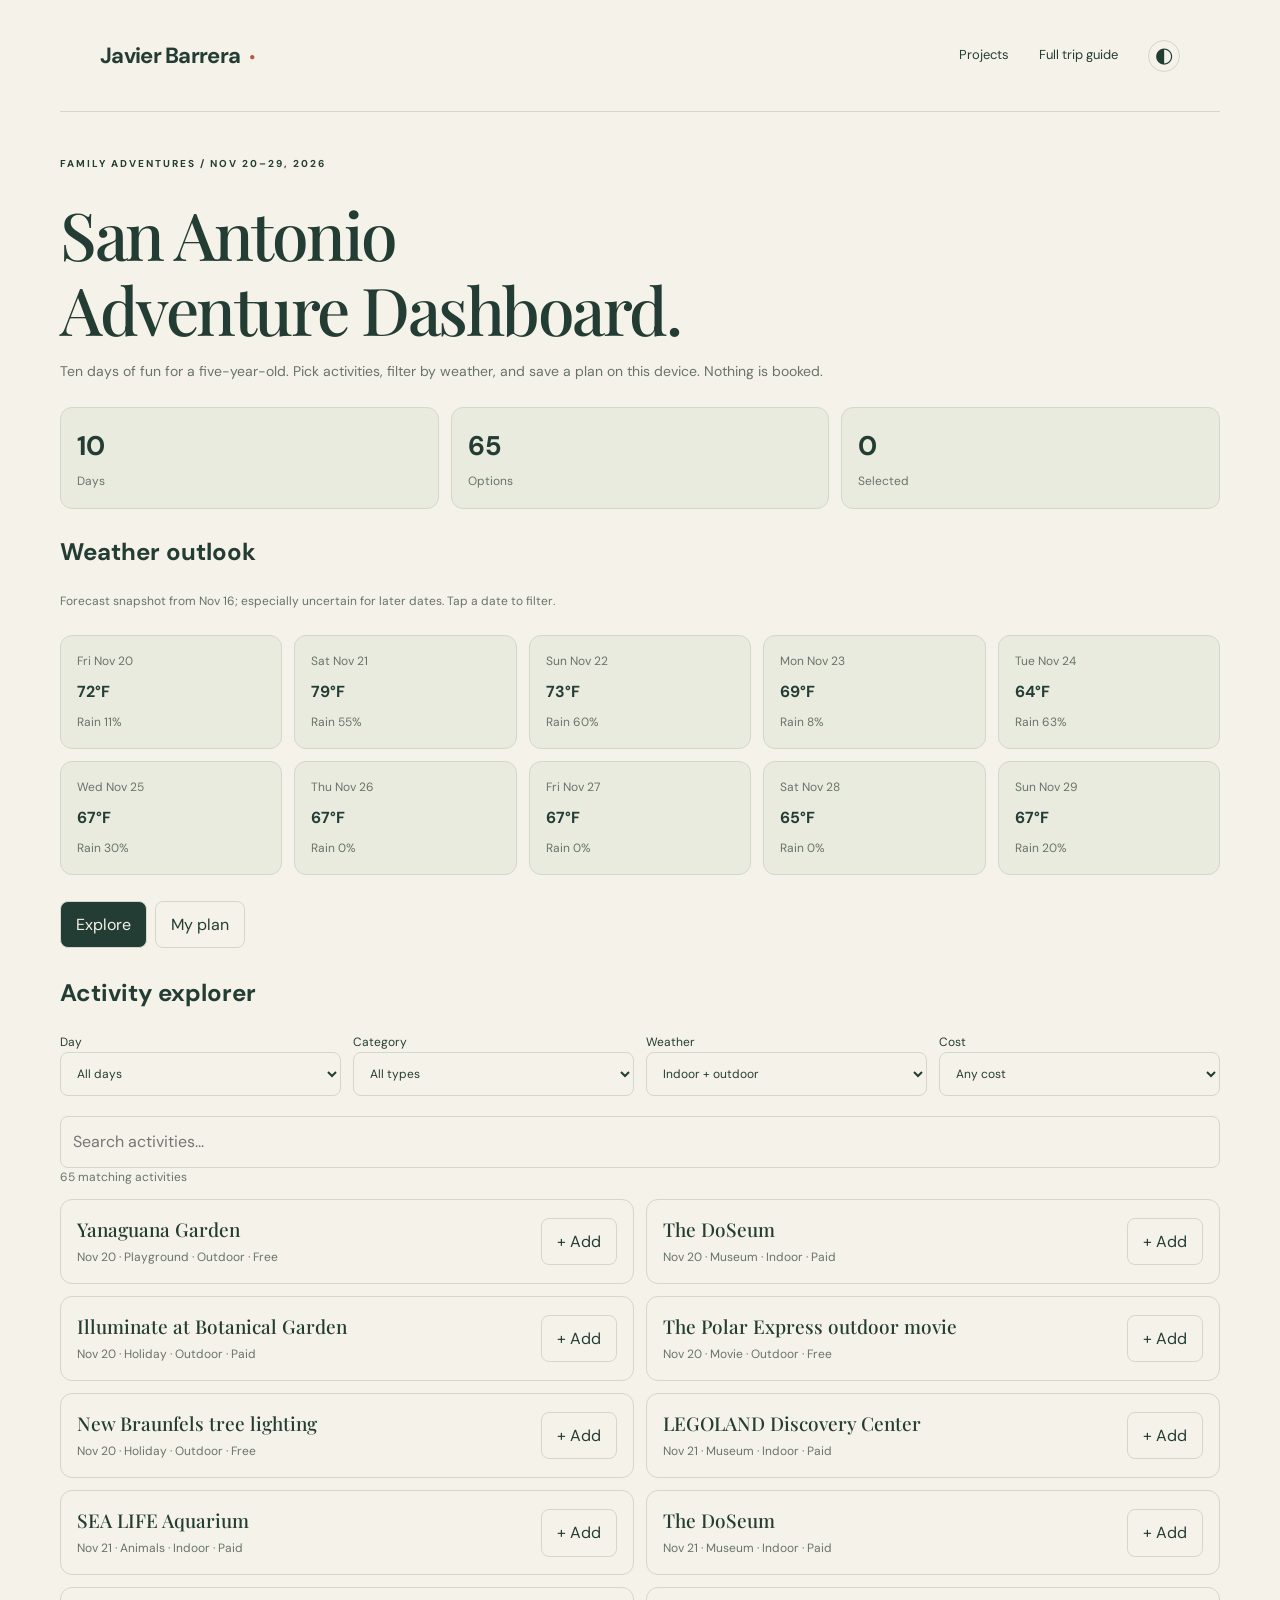
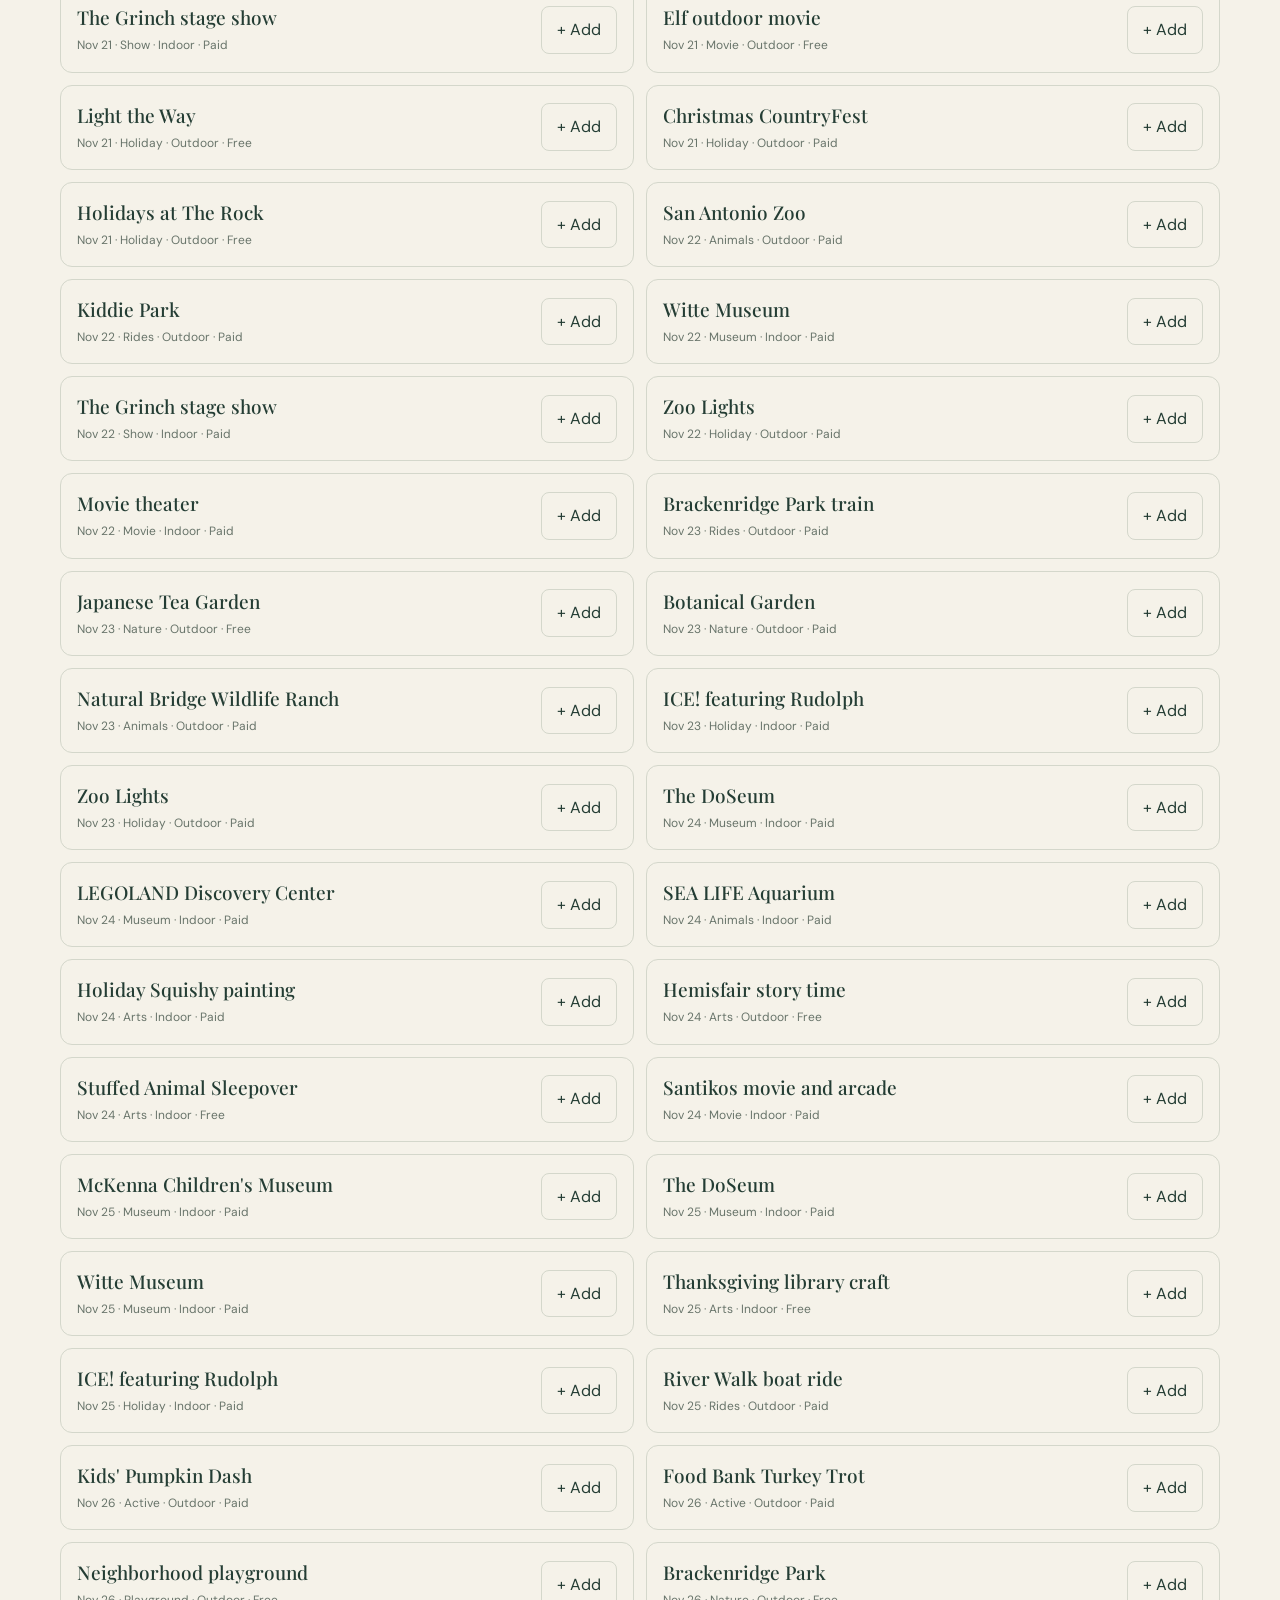
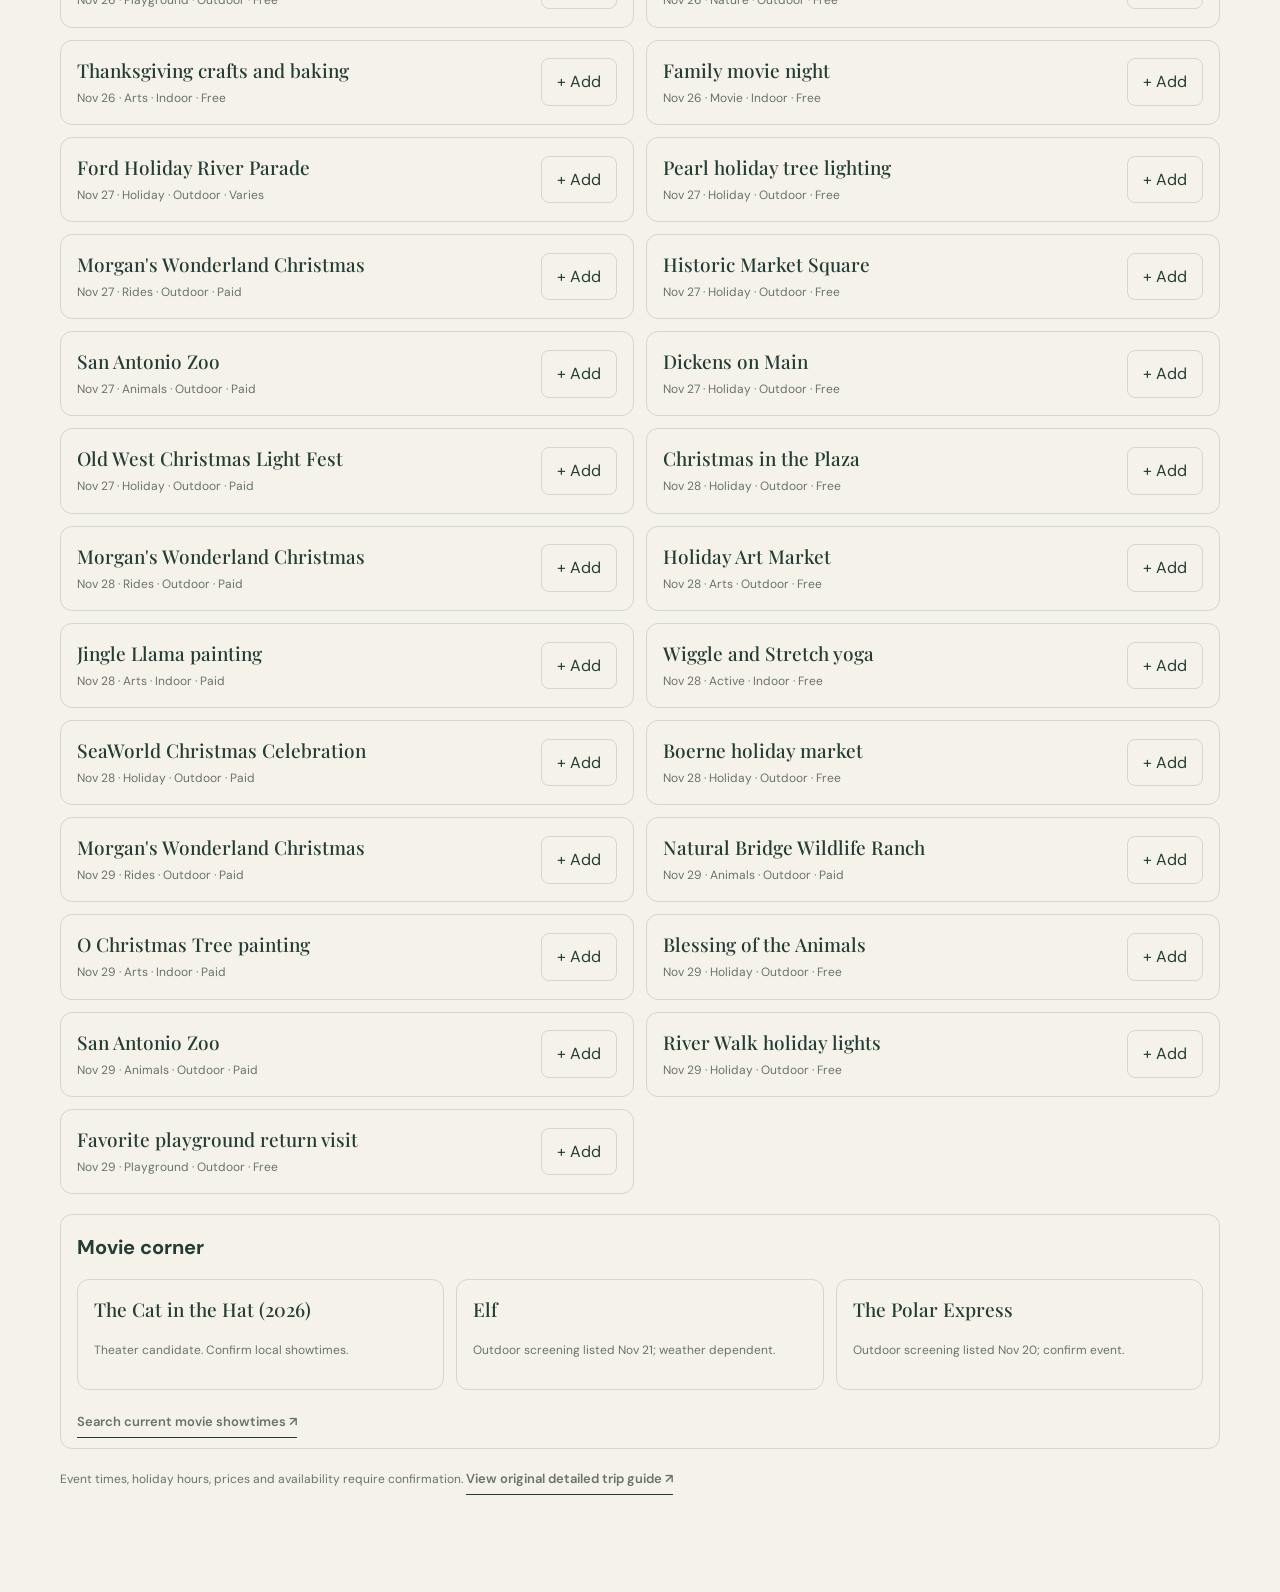
==== san-antonio-dashboard.html @ 5ed874c8 "Add interactive San Antonio family adventure dashboard with local persistence" ====
<!doctype html>
<html lang="en"><head><meta charset="utf-8"><meta name="viewport" content="width=device-width, initial-scale=1"><meta name="theme-color" content="#f5f2e9"><title>San Antonio Adventure Dashboard — Javier Barrera</title><link rel="stylesheet" href="style.css"><link rel="icon" href="favicon.svg" type="image/svg+xml">
<style>
.dashboard{padding:44px 0 90px}.dashboard h1{margin-bottom:14px}.sub{color:var(--muted);font-size:14px}.stats,.weather{display:grid;grid-template-columns:repeat(3,1fr);gap:12px;margin:24px 0}.weather{grid-template-columns:repeat(5,1fr)}.stat,.weather button,.panel,.activity{border:1px solid var(--line);border-radius:12px;padding:16px;background:var(--soft)}.stat strong{display:block;font-size:27px}.weather button{text-align:left;font-size:12px}.weather button.active{outline:2px solid var(--accent)}.weather b{display:block;font-size:16px;margin:8px 0}.weather span{color:var(--muted)}.controls{display:grid;grid-template-columns:repeat(4,1fr);gap:12px;margin:20px 0}select,input{width:100%;padding:12px;background:var(--paper);color:var(--ink);border:1px solid var(--line);border-radius:8px;font:inherit}label{font-size:12px}.activity-grid{display:grid;grid-template-columns:repeat(2,1fr);gap:12px}.activity{display:flex;align-items:center;justify-content:space-between;gap:14px;background:transparent}.activity h3{font:500 19px var(--serif);margin:0 0 6px}.activity p{font-size:12px;color:var(--muted);margin:0}.action,.tab{padding:10px 15px;border:1px solid var(--line);background:var(--paper);border-radius:8px}.action.selected,.tab.active{background:var(--ink);color:var(--paper)}.tabs{display:flex;gap:8px;margin:26px 0}.panel{margin:20px 0;background:transparent}.panel h2{font-size:20px}.movie-list{display:grid;grid-template-columns:repeat(3,1fr);gap:12px}.movie-list article{padding:16px;border:1px solid var(--line);border-radius:12px}.movie-list h3{font:500 19px var(--serif)}.toolbar{display:flex;gap:10px;flex-wrap:wrap;margin:20px 0}.toolbar button{padding:10px 14px;border:1px solid var(--line);border-radius:8px;background:var(--soft)}.muted{color:var(--muted);font-size:12px} [hidden]{display:none!important}
@media(max-width:760px){.weather{grid-template-columns:repeat(2,1fr)}.controls{grid-template-columns:repeat(2,1fr)}.activity-grid,.movie-list{grid-template-columns:1fr}.stats{gap:6px}.stat{padding:10px}.stat strong{font-size:22px}}
</style></head><body><a class="skip" href="#main">Skip to content</a><header class="wrap header"><a class="wordmark" href="index.html">Javier Barrera<span class="dot">●</span></a><nav aria-label="Main"><a href="index.html#projects">Projects</a><a href="san-antonio-trip.html">Full trip guide</a><button id="theme" type="button" aria-label="Switch color theme">◐</button></nav></header>
<main class="wrap dashboard" id="main"><p class="eyebrow">FAMILY ADVENTURES / NOV 20–29, 2026</p><h1>San Antonio<br>Adventure Dashboard.</h1><p class="sub">Ten days of fun for a five-year-old. Pick activities, filter by weather, and save a plan on this device. Nothing is booked.</p>
<div class="stats"><div class="stat"><strong>10</strong><span class="muted">Days</span></div><div class="stat"><strong id="total">0</strong><span class="muted">Options</span></div><div class="stat"><strong id="picked">0</strong><span class="muted">Selected</span></div></div>
<section aria-label="Weather"><h2>Weather outlook</h2><p class="muted">Forecast snapshot from Nov 16; especially uncertain for later dates. Tap a date to filter.</p><div class="weather" id="weather"></div></section>
<div class="tabs"><button class="tab active" data-tab="explore">Explore</button><button class="tab" data-tab="plan">My plan</button></div>
<section id="explore"><h2>Activity explorer</h2><div class="controls"><label>Day<select id="day"><option value="">All days</option></select></label><label>Category<select id="category"><option value="">All types</option></select></label><label>Weather<select id="setting"><option value="">Indoor + outdoor</option><option>Indoor</option><option>Outdoor</option></select></label><label>Cost<select id="cost"><option value="">Any cost</option><option>Free</option><option>Paid</option><option>Varies</option></select></label></div><input id="search" aria-label="Search activities" placeholder="Search activities..."><p class="muted" id="count"></p><div class="activity-grid" id="results"></div></section>
<section id="plan" hidden><h2>My selected activities</h2><p class="muted">Saved automatically on this browser only. Export a copy to keep or share.</p><div class="toolbar"><button id="copy">Copy itinerary</button><button id="download">Download text</button><button id="clear">Clear selections</button></div><div class="activity-grid" id="selected"></div></section>
<section class="panel"><h2>Movie corner</h2><div class="movie-list"><article><h3>The Cat in the Hat (2026)</h3><p class="muted">Theater candidate. Confirm local showtimes.</p></article><article><h3>Elf</h3><p class="muted">Outdoor screening listed Nov 21; weather dependent.</p></article><article><h3>The Polar Express</h3><p class="muted">Outdoor screening listed Nov 20; confirm event.</p></article></div><p class="small-note"><a class="text-link" href="https://www.google.com/search?q=San+Antonio+family+movie+showtimes+November+2026" target="_blank" rel="noopener">Search current movie showtimes ↗</a></p></section>
<p class="muted">Event times, holiday hours, prices and availability require confirmation. <a class="text-link" href="san-antonio-trip.html">View original detailed trip guide ↗</a></p></main><script src="script.js"></script>
<script>
const activities=[["20","Yanaguana Garden","Playground","Outdoor","Free"],["20","The DoSeum","Museum","Indoor","Paid"],["20","Illuminate at Botanical Garden","Holiday","Outdoor","Paid"],["20","The Polar Express outdoor movie","Movie","Outdoor","Free"],["20","New Braunfels tree lighting","Holiday","Outdoor","Free"],["21","LEGOLAND Discovery Center","Museum","Indoor","Paid"],["21","SEA LIFE Aquarium","Animals","Indoor","Paid"],["21","The DoSeum","Museum","Indoor","Paid"],["21","The Grinch stage show","Show","Indoor","Paid"],["21","Elf outdoor movie","Movie","Outdoor","Free"],["21","Light the Way","Holiday","Outdoor","Free"],["21","Christmas CountryFest","Holiday","Outdoor","Paid"],["21","Holidays at The Rock","Holiday","Outdoor","Free"],["22","San Antonio Zoo","Animals","Outdoor","Paid"],["22","Kiddie Park","Rides","Outdoor","Paid"],["22","Witte Museum","Museum","Indoor","Paid"],["22","The Grinch stage show","Show","Indoor","Paid"],["22","Zoo Lights","Holiday","Outdoor","Paid"],["22","Movie theater","Movie","Indoor","Paid"],["23","Brackenridge Park train","Rides","Outdoor","Paid"],["23","Japanese Tea Garden","Nature","Outdoor","Free"],["23","Botanical Garden","Nature","Outdoor","Paid"],["23","Natural Bridge Wildlife Ranch","Animals","Outdoor","Paid"],["23","ICE! featuring Rudolph","Holiday","Indoor","Paid"],["23","Zoo Lights","Holiday","Outdoor","Paid"],["24","The DoSeum","Museum","Indoor","Paid"],["24","LEGOLAND Discovery Center","Museum","Indoor","Paid"],["24","SEA LIFE Aquarium","Animals","Indoor","Paid"],["24","Holiday Squishy painting","Arts","Indoor","Paid"],["24","Hemisfair story time","Arts","Outdoor","Free"],["24","Stuffed Animal Sleepover","Arts","Indoor","Free"],["24","Santikos movie and arcade","Movie","Indoor","Paid"],["25","McKenna Children's Museum","Museum","Indoor","Paid"],["25","The DoSeum","Museum","Indoor","Paid"],["25","Witte Museum","Museum","Indoor","Paid"],["25","Thanksgiving library craft","Arts","Indoor","Free"],["25","ICE! featuring Rudolph","Holiday","Indoor","Paid"],["25","River Walk boat ride","Rides","Outdoor","Paid"],["26","Kids' Pumpkin Dash","Active","Outdoor","Paid"],["26","Food Bank Turkey Trot","Active","Outdoor","Paid"],["26","Neighborhood playground","Playground","Outdoor","Free"],["26","Brackenridge Park","Nature","Outdoor","Free"],["26","Thanksgiving crafts and baking","Arts","Indoor","Free"],["26","Family movie night","Movie","Indoor","Free"],["27","Ford Holiday River Parade","Holiday","Outdoor","Varies"],["27","Pearl holiday tree lighting","Holiday","Outdoor","Free"],["27","Morgan's Wonderland Christmas","Rides","Outdoor","Paid"],["27","Historic Market Square","Holiday","Outdoor","Free"],["27","San Antonio Zoo","Animals","Outdoor","Paid"],["27","Dickens on Main","Holiday","Outdoor","Free"],["27","Old West Christmas Light Fest","Holiday","Outdoor","Paid"],["28","Christmas in the Plaza","Holiday","Outdoor","Free"],["28","Morgan's Wonderland Christmas","Rides","Outdoor","Paid"],["28","Holiday Art Market","Arts","Outdoor","Free"],["28","Jingle Llama painting","Arts","Indoor","Paid"],["28","Wiggle and Stretch yoga","Active","Indoor","Free"],["28","SeaWorld Christmas Celebration","Holiday","Outdoor","Paid"],["28","Boerne holiday market","Holiday","Outdoor","Free"],["29","Morgan's Wonderland Christmas","Rides","Outdoor","Paid"],["29","Natural Bridge Wildlife Ranch","Animals","Outdoor","Paid"],["29","O Christmas Tree painting","Arts","Indoor","Paid"],["29","Blessing of the Animals","Holiday","Outdoor","Free"],["29","San Antonio Zoo","Animals","Outdoor","Paid"],["29","River Walk holiday lights","Holiday","Outdoor","Free"],["29","Favorite playground return visit","Playground","Outdoor","Free"]];
const forecast=[[72,11],[79,55],[73,60],[69,8],[64,63],[67,30],[67,0],[67,0],[65,0],[67,20]];
const names=['Fri','Sat','Sun','Mon','Tue','Wed','Thu','Fri','Sat','Sun'];
const key='jb-san-antonio-2026-selections';
let saved=[];try{const value=JSON.parse(localStorage.getItem(key)||'[]');if(Array.isArray(value))saved=value.filter(n=>Number.isInteger(n)&&n>=0&&n<activities.length)}catch{}
const $=id=>document.getElementById(id);
function persist(){try{localStorage.setItem(key,JSON.stringify(saved))}catch{}$('picked').textContent=saved.length}
$('total').textContent=activities.length;
forecast.forEach((w,i)=>{const d=20+i;const option=document.createElement('option');option.value=String(d);option.textContent=names[i]+' Nov '+d;$('day').append(option);const b=document.createElement('button');b.type='button';b.innerHTML='<span>'+names[i]+' Nov '+d+'</span><b>'+w[0]+'°F</b><span>Rain '+w[1]+'%</span>';b.onclick=()=>{$('day').value=$('day').value===String(d)?'':String(d);render()};$('weather').append(b)});
[...new Set(activities.map(a=>a[2]))].sort().forEach(v=>{const o=document.createElement('option');o.textContent=v;$('category').append(o)});
function card(a,i){const el=document.createElement('article');el.className='activity';const info=document.createElement('div');const h=document.createElement('h3');h.textContent=a[1];const p=document.createElement('p');p.textContent='Nov '+a[0]+' · '+a[2]+' · '+a[3]+' · '+a[4];info.append(h,p);const b=document.createElement('button');b.type='button';b.className='action'+(saved.includes(i)?' selected':'');b.textContent=saved.includes(i)?'✓ Saved':'+ Add';b.setAttribute('aria-label',(saved.includes(i)?'Remove ':'Add ')+a[1]);b.onclick=()=>{saved=saved.includes(i)?saved.filter(x=>x!==i):[...saved,i];persist();render()};el.append(info,b);return el}
function render(){const f=activities.map((a,i)=>({a,i})).filter(({a})=>(!$('day').value||a[0]===$('day').value)&&(!$('category').value||a[2]===$('category').value)&&(!$('setting').value||a[3]===$('setting').value)&&(!$('cost').value||a[4]===$('cost').value)&&a[1].toLowerCase().includes($('search').value.toLowerCase()));$('results').replaceChildren(...f.map(({a,i})=>card(a,i)));$('count').textContent=f.length+' matching activities';$('selected').replaceChildren(...saved.slice().sort((x,y)=>Number(activities[x][0])-Number(activities[y][0])).map(i=>card(activities[i],i)));if(!saved.length)$('selected').textContent='No activities selected yet.';document.querySelectorAll('#weather button').forEach((b,i)=>b.classList.toggle('active',$('day').value===String(20+i)));persist()}
['day','category','setting','cost','search'].forEach(id=>$(id).addEventListener(id==='search'?'input':'change',render));
document.querySelectorAll('[data-tab]').forEach(b=>b.addEventListener('click',()=>{document.querySelectorAll('[data-tab]').forEach(x=>x.classList.toggle('active',x===b));$('explore').hidden=b.dataset.tab!=='explore';$('plan').hidden=b.dataset.tab!=='plan';render()}));
const exportPlan=()=> 'San Antonio Adventure Plan — Nov 20–29, 2026\n\n'+saved.slice().sort((x,y)=>Number(activities[x][0])-Number(activities[y][0])).map(i=>'Nov '+activities[i][0]+': '+activities[i][1]).join('\n');
$('copy').onclick=async()=>{try{await navigator.clipboard.writeText(exportPlan());$('copy').textContent='Copied!'}catch{window.prompt('Copy your itinerary:',exportPlan())}};
$('download').onclick=()=>{const url=URL.createObjectURL(new Blob([exportPlan()],{type:'text/plain'}));const a=document.createElement('a');a.href=url;a.download='san-antonio-adventures.txt';a.click();setTimeout(()=>URL.revokeObjectURL(url),1000)};
$('clear').onclick=()=>{if(confirm('Clear all selected activities?')){saved=[];render()}};
render();
</script></body></html>
---- style.css ----
@import url('https://fonts.googleapis.com/css2?family=DM+Sans:wght@400;500;600;700&family=Playfair+Display:ital,wght@0,500;0,600;1,500&display=swap');
:root{--paper:#f5f2e9;--ink:#243d34;--muted:#68746a;--line:#d4d7cb;--accent:#b95838;--soft:#e9ebdf;--serif:'Playfair Display',Georgia,serif;--sans:'DM Sans',Arial,sans-serif;color-scheme:light}
:root[data-theme=dark]{--paper:#17271f;--ink:#eeeadd;--muted:#afb8a9;--line:#405043;--accent:#e99b76;--soft:#253a2c;color-scheme:dark}
*{box-sizing:border-box}html{scroll-behavior:smooth;scroll-padding-top:28px}body{margin:0;background:var(--paper);color:var(--ink);font-family:var(--sans);line-height:1.6}a{color:inherit;text-decoration:none}button{font:inherit;color:inherit;cursor:pointer}a:focus-visible,button:focus-visible{outline:2px solid var(--accent);outline-offset:6px}.wrap{max-width:1160px;margin:auto;padding-inline:40px}.header{height:112px;display:flex;align-items:center;justify-content:space-between;border-bottom:1px solid var(--line)}.wordmark{font-weight:700;letter-spacing:-.7px;font-size:22px}.dot{font-size:10px;color:var(--accent);margin-left:9px;vertical-align:middle}nav{display:flex;gap:30px;align-items:center;font-size:13px}nav a:hover,.text-link:hover,footer a:hover{color:var(--accent)}#theme{background:none;border:1px solid var(--line);border-radius:50%;width:32px;height:32px;font-size:21px;line-height:1}.hero{padding-block:94px 102px;display:grid;grid-template-columns:1fr 280px;gap:70px;align-items:center}.eyebrow{font-size:10px;font-weight:700;letter-spacing:2px;margin:0 0 25px}h1,h2,h3,h4,p{margin-top:0}h1{font-family:var(--serif);font-weight:500;font-size:clamp(42px,5.3vw,66px);line-height:1.13;letter-spacing:-2.5px;margin-bottom:28px}.intro{font-size:16px;max-width:480px;color:var(--muted);line-height:1.9;margin-bottom:30px}.text-link{font-size:13px;font-weight:600;border-bottom:1px solid var(--ink);padding-bottom:7px}.text-link span{margin-left:28px}.note{background:var(--soft);padding:26px;transform:rotate(3deg);position:relative;min-height:330px;border:1px solid var(--line)}.note-number,.note-bottom{font-size:9px;letter-spacing:1.6px}.monogram{font-family:var(--serif);font-size:112px;letter-spacing:-12px;line-height:1.4}.monogram span{font-family:var(--sans);font-size:36px;letter-spacing:0;position:absolute;right:25px;top:65px;color:var(--accent)}.note p{font-family:var(--serif);font-style:italic;font-size:18px;line-height:1.5;margin-bottom:25px}.note-bottom{display:block;border-top:1px solid var(--line);padding-top:16px}.section{border-top:1px solid var(--ink);padding-top:22px;padding-bottom:70px}.section-top{display:flex;justify-content:space-between;align-items:center;margin-bottom:42px}.section-top h2{font-size:15px;font-weight:600;margin:0}.section-top h2 span{color:var(--accent);font-size:10px;margin-right:18px}.section-top>p{color:var(--muted);font-size:12px;margin:0}.work-body{display:grid;grid-template-columns:1fr 1fr;gap:80px}.work-body h3,.project-copy h3{font:500 35px/1.3 var(--serif);letter-spacing:-.8px}.work-body p,.project-copy>p:not(.eyebrow){font-size:14px;color:var(--muted);max-width:380px}.pending{font-size:12px!important;color:var(--muted);border-left:2px solid var(--line);padding-left:14px}.project{display:grid;grid-template-columns:1fr 1fr;gap:50px;align-items:center}.project-art{height:300px;position:relative;overflow:hidden;background:#d9dfce;color:#284536;display:grid;place-items:center}.project-letter{font:100px var(--serif);letter-spacing:-7px;z-index:1}.orbit{position:absolute;width:290px;height:290px;border:1px solid #92a085;border-radius:50%;transform:rotate(-32deg) scaleX(1.5)}.orbit.two{transform:rotate(32deg) scaleX(.65)}.art-caption{position:absolute;bottom:22px;left:24px;font-size:9px;letter-spacing:2px}.project-copy .eyebrow{margin-bottom:15px}.tag{display:inline-block;font-size:10px;border:1px solid var(--line);padding:5px 10px;border-radius:20px;margin-top:5px}.small-note{font-size:12px;color:var(--muted);margin:22px 0 0}.shelf-heading{display:flex;justify-content:space-between;align-items:center;margin-bottom:26px}.shelf-heading h3{font:500 28px var(--serif);margin:0}.filters{display:flex;gap:4px}.filters button{background:none;border:0;border-radius:25px;padding:7px 14px;font-size:11px}.filters button.active{background:var(--ink);color:var(--paper)}.shelves{display:grid;grid-template-columns:1fr 1fr;gap:25px}.shelf{padding:30px;border:1px solid var(--line)}.shelf-icon{font:42px var(--serif);color:var(--accent);margin-bottom:34px;height:50px}.shelf-icon.screen{font:23px var(--sans);border:2px solid var(--accent);width:66px;height:43px;border-radius:8px;text-align:center;line-height:38px;margin-top:7px}.shelf .eyebrow{font-size:9px;margin-bottom:9px}.shelf h4{font:500 28px var(--serif);margin-bottom:15px}.shelf>p:not(.eyebrow){font-size:13px;color:var(--muted);max-width:330px}.shelf[hidden]{display:none}.closing{border-top:1px solid var(--line);padding:65px 0 75px;text-align:center}.closing h2{font:500 46px/1.2 var(--serif);letter-spacing:-1px}.closing .eyebrow{color:var(--muted)}footer{border-top:1px solid var(--line);padding-block:25px;display:flex;justify-content:space-between;gap:20px;font-size:10px;color:var(--muted)}.skip{position:absolute;top:-100px;left:15px;background:var(--ink);color:var(--paper);padding:12px;z-index:2}.skip:focus{top:12px}
@media(max-width:760px){.wrap{padding-inline:24px}.header{height:90px}.wordmark{font-size:18px}nav{gap:15px;font-size:11px}.hero{padding-block:60px;grid-template-columns:1fr;gap:45px}h1{letter-spacing:-1.5px}.note{max-width:300px;justify-self:center;width:100%;min-height:310px}.section-top{align-items:flex-start;gap:20px;margin-bottom:30px}.section-top>p{text-align:right;max-width:150px}.work-body,.project{grid-template-columns:1fr;gap:20px}.work-body h3{margin-bottom:6px}.section{padding-bottom:48px}.shelf-heading{align-items:flex-start;flex-direction:column;gap:20px}.shelves{gap:15px}.shelf{padding:20px}.closing h2{font-size:38px}footer{flex-wrap:wrap}footer>span:nth-child(2){display:none}}
@media(max-width:420px){nav{gap:10px}nav a:nth-child(2){display:none}.shelves{grid-template-columns:1fr}}
@media(prefers-reduced-motion:reduce){html{scroll-behavior:auto}}

@media(max-width:600px){.header{height:auto;min-height:112px;flex-wrap:wrap;gap:12px;padding-block:20px}.header nav{width:100%;justify-content:space-between;gap:10px}}
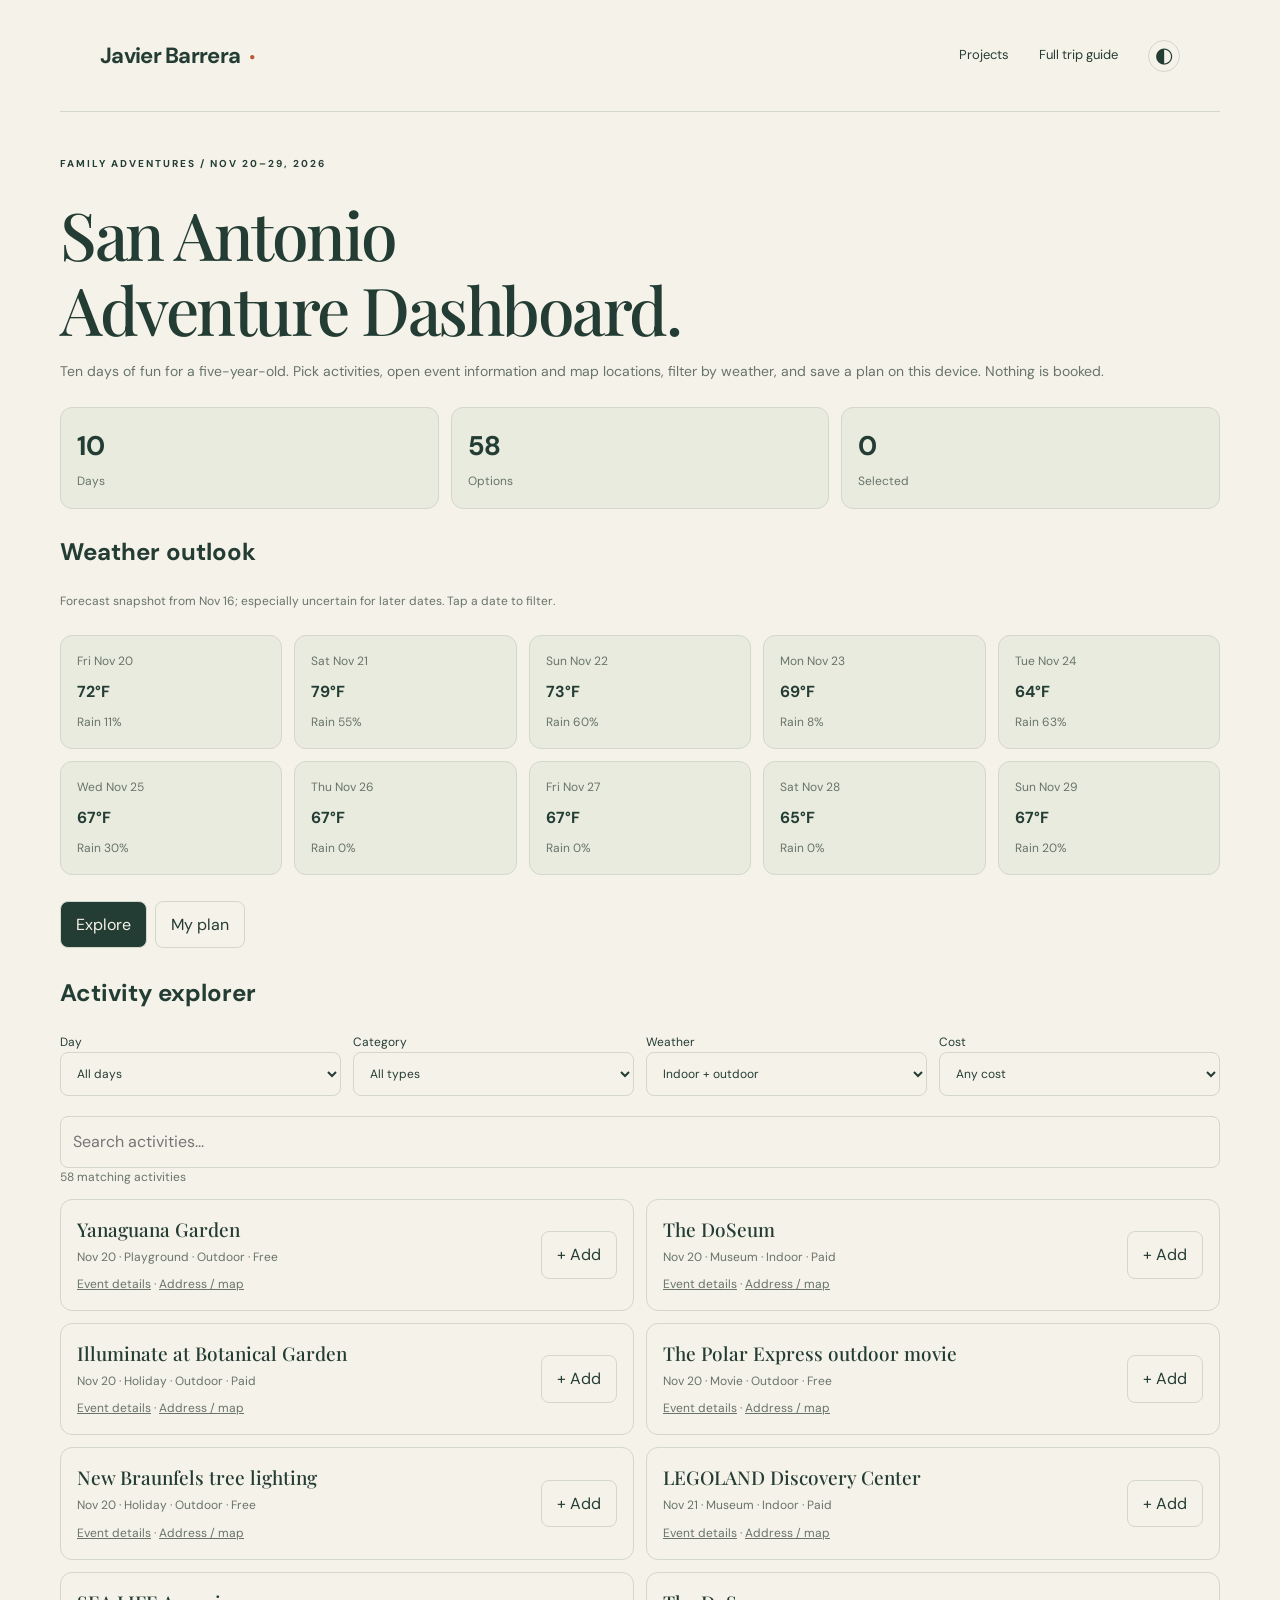
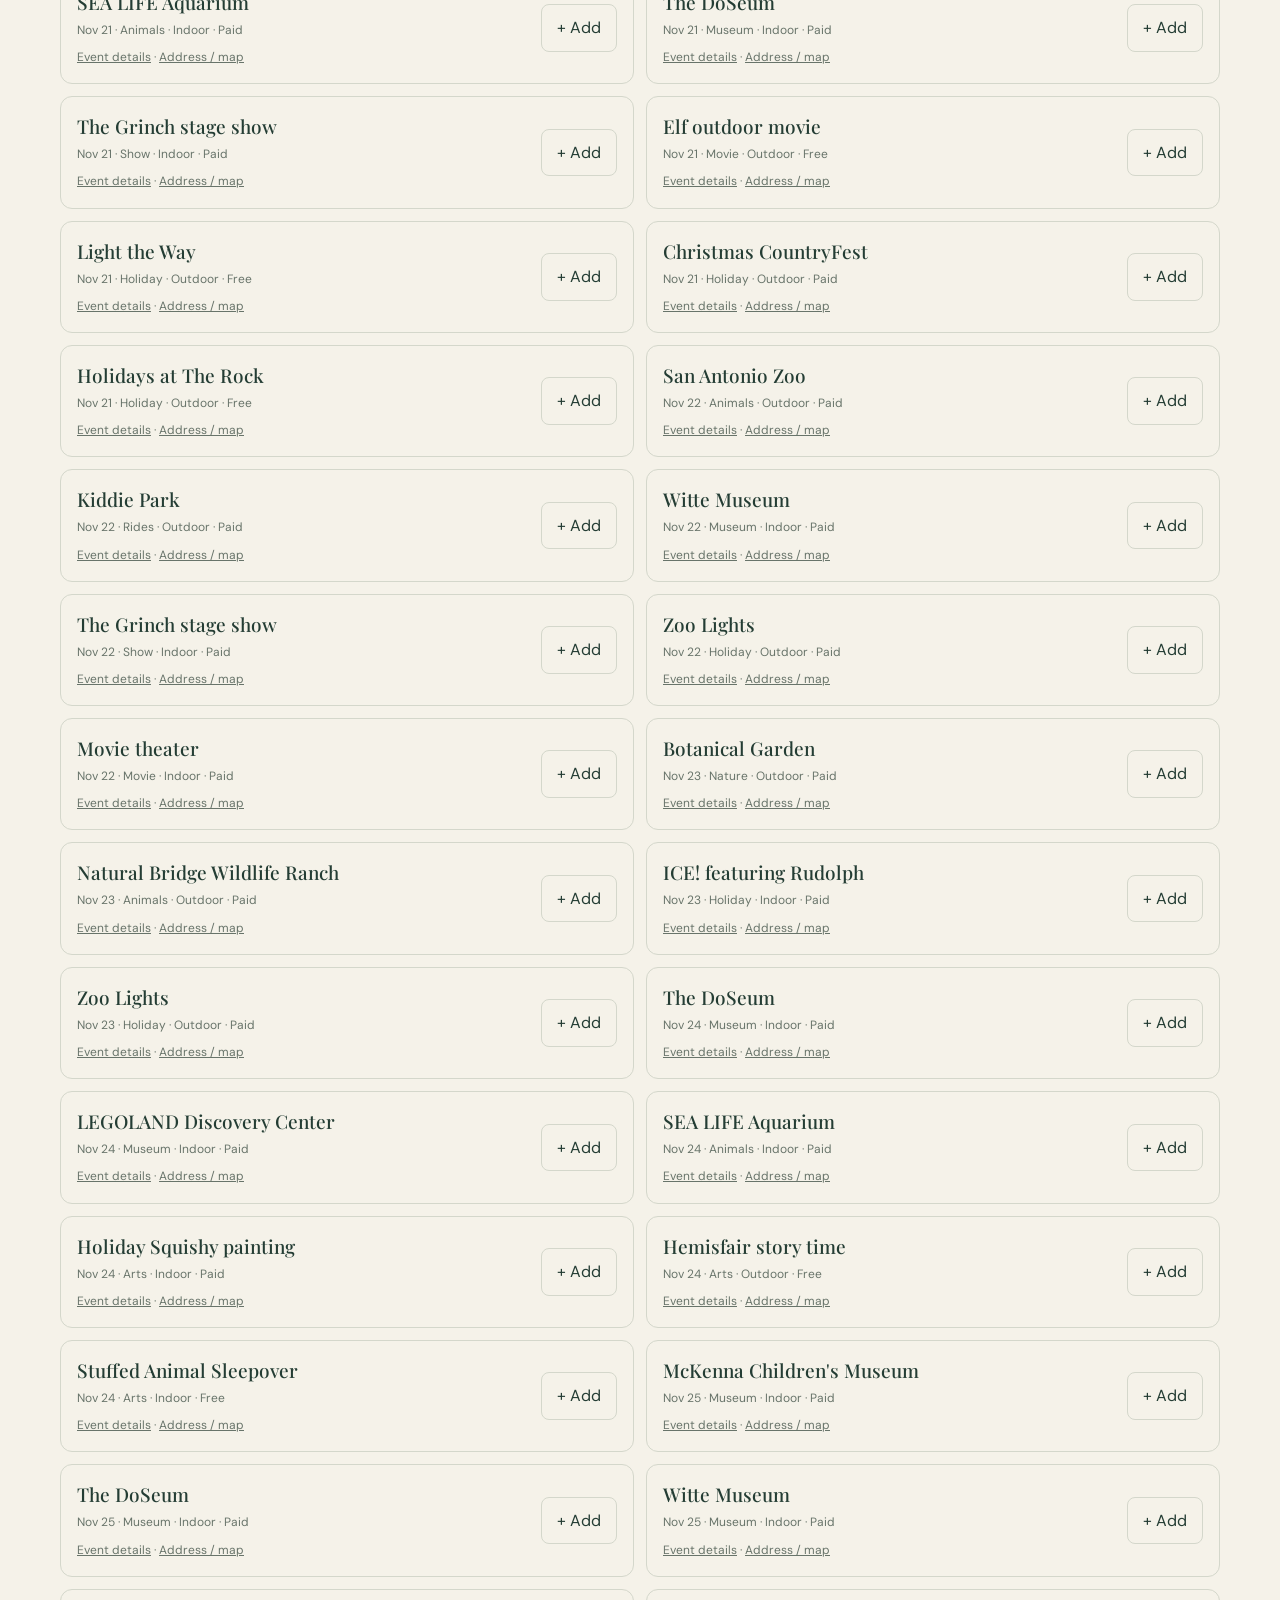
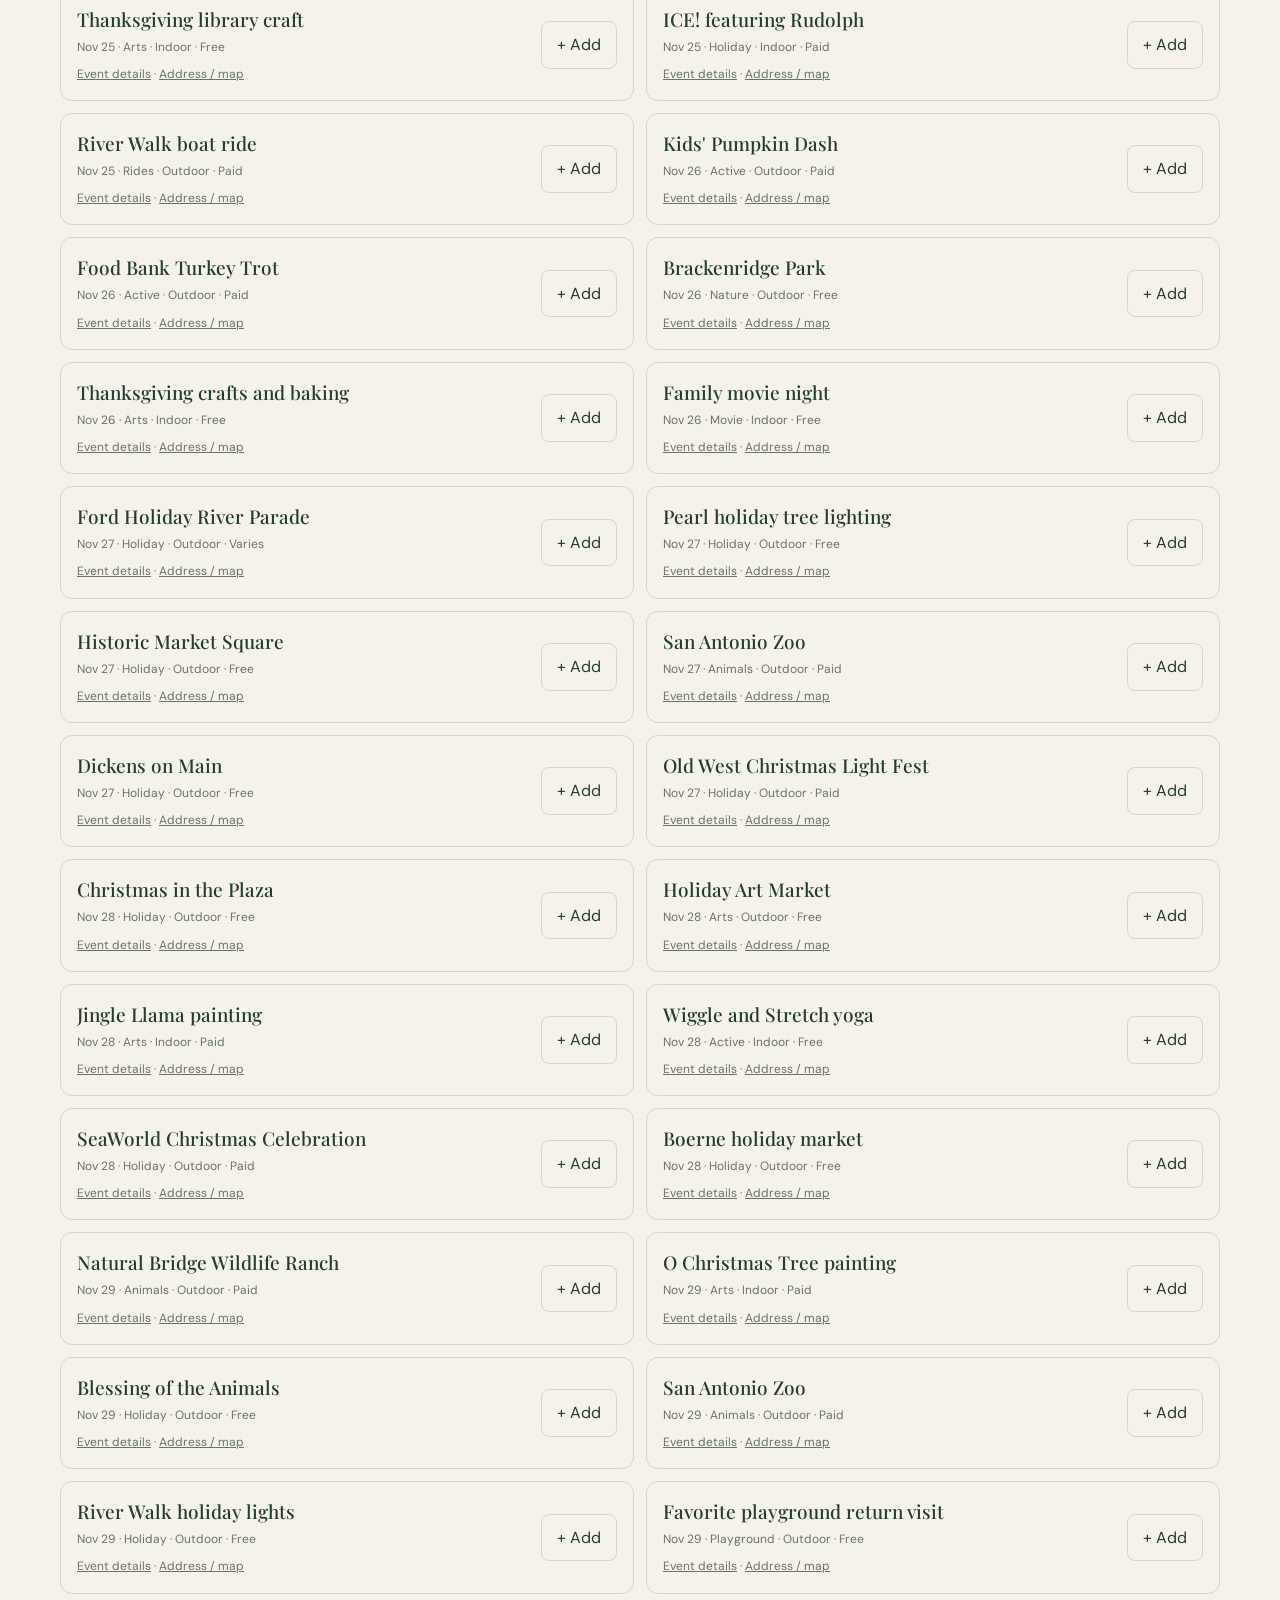
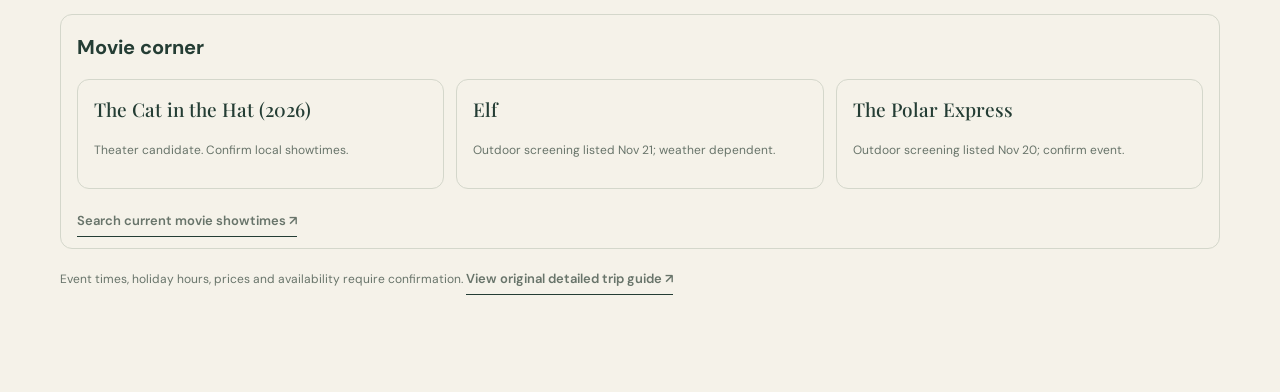
==== commit 73188ac3: "Remove excluded trip activities and add event detail and map links" ====
--- a/san-antonio-dashboard.html
+++ b/san-antonio-dashboard.html
@@ -4,7 +4,7 @@
 .dashboard{padding:44px 0 90px}.dashboard h1{margin-bottom:14px}.sub{color:var(--muted);font-size:14px}.stats,.weather{display:grid;grid-template-columns:repeat(3,1fr);gap:12px;margin:24px 0}.weather{grid-template-columns:repeat(5,1fr)}.stat,.weather button,.panel,.activity{border:1px solid var(--line);border-radius:12px;padding:16px;background:var(--soft)}.stat strong{display:block;font-size:27px}.weather button{text-align:left;font-size:12px}.weather button.active{outline:2px solid var(--accent)}.weather b{display:block;font-size:16px;margin:8px 0}.weather span{color:var(--muted)}.controls{display:grid;grid-template-columns:repeat(4,1fr);gap:12px;margin:20px 0}select,input{width:100%;padding:12px;background:var(--paper);color:var(--ink);border:1px solid var(--line);border-radius:8px;font:inherit}label{font-size:12px}.activity-grid{display:grid;grid-template-columns:repeat(2,1fr);gap:12px}.activity{display:flex;align-items:center;justify-content:space-between;gap:14px;background:transparent}.activity h3{font:500 19px var(--serif);margin:0 0 6px}.activity p{font-size:12px;color:var(--muted);margin:0}.action,.tab{padding:10px 15px;border:1px solid var(--line);background:var(--paper);border-radius:8px}.action.selected,.tab.active{background:var(--ink);color:var(--paper)}.tabs{display:flex;gap:8px;margin:26px 0}.panel{margin:20px 0;background:transparent}.panel h2{font-size:20px}.movie-list{display:grid;grid-template-columns:repeat(3,1fr);gap:12px}.movie-list article{padding:16px;border:1px solid var(--line);border-radius:12px}.movie-list h3{font:500 19px var(--serif)}.toolbar{display:flex;gap:10px;flex-wrap:wrap;margin:20px 0}.toolbar button{padding:10px 14px;border:1px solid var(--line);border-radius:8px;background:var(--soft)}.muted{color:var(--muted);font-size:12px} [hidden]{display:none!important}
 @media(max-width:760px){.weather{grid-template-columns:repeat(2,1fr)}.controls{grid-template-columns:repeat(2,1fr)}.activity-grid,.movie-list{grid-template-columns:1fr}.stats{gap:6px}.stat{padding:10px}.stat strong{font-size:22px}}
 </style></head><body><a class="skip" href="#main">Skip to content</a><header class="wrap header"><a class="wordmark" href="index.html">Javier Barrera<span class="dot">●</span></a><nav aria-label="Main"><a href="index.html#projects">Projects</a><a href="san-antonio-trip.html">Full trip guide</a><button id="theme" type="button" aria-label="Switch color theme">◐</button></nav></header>
-<main class="wrap dashboard" id="main"><p class="eyebrow">FAMILY ADVENTURES / NOV 20–29, 2026</p><h1>San Antonio<br>Adventure Dashboard.</h1><p class="sub">Ten days of fun for a five-year-old. Pick activities, filter by weather, and save a plan on this device. Nothing is booked.</p>
+<main class="wrap dashboard" id="main"><p class="eyebrow">FAMILY ADVENTURES / NOV 20–29, 2026</p><h1>San Antonio<br>Adventure Dashboard.</h1><p class="sub">Ten days of fun for a five-year-old. Pick activities, open event information and map locations, filter by weather, and save a plan on this device. Nothing is booked.</p>
 <div class="stats"><div class="stat"><strong>10</strong><span class="muted">Days</span></div><div class="stat"><strong id="total">0</strong><span class="muted">Options</span></div><div class="stat"><strong id="picked">0</strong><span class="muted">Selected</span></div></div>
 <section aria-label="Weather"><h2>Weather outlook</h2><p class="muted">Forecast snapshot from Nov 16; especially uncertain for later dates. Tap a date to filter.</p><div class="weather" id="weather"></div></section>
 <div class="tabs"><button class="tab active" data-tab="explore">Explore</button><button class="tab" data-tab="plan">My plan</button></div>
@@ -13,17 +13,21 @@
 <section class="panel"><h2>Movie corner</h2><div class="movie-list"><article><h3>The Cat in the Hat (2026)</h3><p class="muted">Theater candidate. Confirm local showtimes.</p></article><article><h3>Elf</h3><p class="muted">Outdoor screening listed Nov 21; weather dependent.</p></article><article><h3>The Polar Express</h3><p class="muted">Outdoor screening listed Nov 20; confirm event.</p></article></div><p class="small-note"><a class="text-link" href="https://www.google.com/search?q=San+Antonio+family+movie+showtimes+November+2026" target="_blank" rel="noopener">Search current movie showtimes ↗</a></p></section>
 <p class="muted">Event times, holiday hours, prices and availability require confirmation. <a class="text-link" href="san-antonio-trip.html">View original detailed trip guide ↗</a></p></main><script src="script.js"></script>
 <script>
-const activities=[["20","Yanaguana Garden","Playground","Outdoor","Free"],["20","The DoSeum","Museum","Indoor","Paid"],["20","Illuminate at Botanical Garden","Holiday","Outdoor","Paid"],["20","The Polar Express outdoor movie","Movie","Outdoor","Free"],["20","New Braunfels tree lighting","Holiday","Outdoor","Free"],["21","LEGOLAND Discovery Center","Museum","Indoor","Paid"],["21","SEA LIFE Aquarium","Animals","Indoor","Paid"],["21","The DoSeum","Museum","Indoor","Paid"],["21","The Grinch stage show","Show","Indoor","Paid"],["21","Elf outdoor movie","Movie","Outdoor","Free"],["21","Light the Way","Holiday","Outdoor","Free"],["21","Christmas CountryFest","Holiday","Outdoor","Paid"],["21","Holidays at The Rock","Holiday","Outdoor","Free"],["22","San Antonio Zoo","Animals","Outdoor","Paid"],["22","Kiddie Park","Rides","Outdoor","Paid"],["22","Witte Museum","Museum","Indoor","Paid"],["22","The Grinch stage show","Show","Indoor","Paid"],["22","Zoo Lights","Holiday","Outdoor","Paid"],["22","Movie theater","Movie","Indoor","Paid"],["23","Brackenridge Park train","Rides","Outdoor","Paid"],["23","Japanese Tea Garden","Nature","Outdoor","Free"],["23","Botanical Garden","Nature","Outdoor","Paid"],["23","Natural Bridge Wildlife Ranch","Animals","Outdoor","Paid"],["23","ICE! featuring Rudolph","Holiday","Indoor","Paid"],["23","Zoo Lights","Holiday","Outdoor","Paid"],["24","The DoSeum","Museum","Indoor","Paid"],["24","LEGOLAND Discovery Center","Museum","Indoor","Paid"],["24","SEA LIFE Aquarium","Animals","Indoor","Paid"],["24","Holiday Squishy painting","Arts","Indoor","Paid"],["24","Hemisfair story time","Arts","Outdoor","Free"],["24","Stuffed Animal Sleepover","Arts","Indoor","Free"],["24","Santikos movie and arcade","Movie","Indoor","Paid"],["25","McKenna Children's Museum","Museum","Indoor","Paid"],["25","The DoSeum","Museum","Indoor","Paid"],["25","Witte Museum","Museum","Indoor","Paid"],["25","Thanksgiving library craft","Arts","Indoor","Free"],["25","ICE! featuring Rudolph","Holiday","Indoor","Paid"],["25","River Walk boat ride","Rides","Outdoor","Paid"],["26","Kids' Pumpkin Dash","Active","Outdoor","Paid"],["26","Food Bank Turkey Trot","Active","Outdoor","Paid"],["26","Neighborhood playground","Playground","Outdoor","Free"],["26","Brackenridge Park","Nature","Outdoor","Free"],["26","Thanksgiving crafts and baking","Arts","Indoor","Free"],["26","Family movie night","Movie","Indoor","Free"],["27","Ford Holiday River Parade","Holiday","Outdoor","Varies"],["27","Pearl holiday tree lighting","Holiday","Outdoor","Free"],["27","Morgan's Wonderland Christmas","Rides","Outdoor","Paid"],["27","Historic Market Square","Holiday","Outdoor","Free"],["27","San Antonio Zoo","Animals","Outdoor","Paid"],["27","Dickens on Main","Holiday","Outdoor","Free"],["27","Old West Christmas Light Fest","Holiday","Outdoor","Paid"],["28","Christmas in the Plaza","Holiday","Outdoor","Free"],["28","Morgan's Wonderland Christmas","Rides","Outdoor","Paid"],["28","Holiday Art Market","Arts","Outdoor","Free"],["28","Jingle Llama painting","Arts","Indoor","Paid"],["28","Wiggle and Stretch yoga","Active","Indoor","Free"],["28","SeaWorld Christmas Celebration","Holiday","Outdoor","Paid"],["28","Boerne holiday market","Holiday","Outdoor","Free"],["29","Morgan's Wonderland Christmas","Rides","Outdoor","Paid"],["29","Natural Bridge Wildlife Ranch","Animals","Outdoor","Paid"],["29","O Christmas Tree painting","Arts","Indoor","Paid"],["29","Blessing of the Animals","Holiday","Outdoor","Free"],["29","San Antonio Zoo","Animals","Outdoor","Paid"],["29","River Walk holiday lights","Holiday","Outdoor","Free"],["29","Favorite playground return visit","Playground","Outdoor","Free"]];
+const activities=[["20","Yanaguana Garden","Playground","Outdoor","Free"],["20","The DoSeum","Museum","Indoor","Paid"],["20","Illuminate at Botanical Garden","Holiday","Outdoor","Paid"],["20","The Polar Express outdoor movie","Movie","Outdoor","Free"],["20","New Braunfels tree lighting","Holiday","Outdoor","Free"],["21","LEGOLAND Discovery Center","Museum","Indoor","Paid"],["21","SEA LIFE Aquarium","Animals","Indoor","Paid"],["21","The DoSeum","Museum","Indoor","Paid"],["21","The Grinch stage show","Show","Indoor","Paid"],["21","Elf outdoor movie","Movie","Outdoor","Free"],["21","Light the Way","Holiday","Outdoor","Free"],["21","Christmas CountryFest","Holiday","Outdoor","Paid"],["21","Holidays at The Rock","Holiday","Outdoor","Free"],["22","San Antonio Zoo","Animals","Outdoor","Paid"],["22","Kiddie Park","Rides","Outdoor","Paid"],["22","Witte Museum","Museum","Indoor","Paid"],["22","The Grinch stage show","Show","Indoor","Paid"],["22","Zoo Lights","Holiday","Outdoor","Paid"],["22","Movie theater","Movie","Indoor","Paid"],["23","Botanical Garden","Nature","Outdoor","Paid"],["23","Natural Bridge Wildlife Ranch","Animals","Outdoor","Paid"],["23","ICE! featuring Rudolph","Holiday","Indoor","Paid"],["23","Zoo Lights","Holiday","Outdoor","Paid"],["24","The DoSeum","Museum","Indoor","Paid"],["24","LEGOLAND Discovery Center","Museum","Indoor","Paid"],["24","SEA LIFE Aquarium","Animals","Indoor","Paid"],["24","Holiday Squishy painting","Arts","Indoor","Paid"],["24","Hemisfair story time","Arts","Outdoor","Free"],["24","Stuffed Animal Sleepover","Arts","Indoor","Free"],["25","McKenna Children's Museum","Museum","Indoor","Paid"],["25","The DoSeum","Museum","Indoor","Paid"],["25","Witte Museum","Museum","Indoor","Paid"],["25","Thanksgiving library craft","Arts","Indoor","Free"],["25","ICE! featuring Rudolph","Holiday","Indoor","Paid"],["25","River Walk boat ride","Rides","Outdoor","Paid"],["26","Kids' Pumpkin Dash","Active","Outdoor","Paid"],["26","Food Bank Turkey Trot","Active","Outdoor","Paid"],["26","Brackenridge Park","Nature","Outdoor","Free"],["26","Thanksgiving crafts and baking","Arts","Indoor","Free"],["26","Family movie night","Movie","Indoor","Free"],["27","Ford Holiday River Parade","Holiday","Outdoor","Varies"],["27","Pearl holiday tree lighting","Holiday","Outdoor","Free"],["27","Historic Market Square","Holiday","Outdoor","Free"],["27","San Antonio Zoo","Animals","Outdoor","Paid"],["27","Dickens on Main","Holiday","Outdoor","Free"],["27","Old West Christmas Light Fest","Holiday","Outdoor","Paid"],["28","Christmas in the Plaza","Holiday","Outdoor","Free"],["28","Holiday Art Market","Arts","Outdoor","Free"],["28","Jingle Llama painting","Arts","Indoor","Paid"],["28","Wiggle and Stretch yoga","Active","Indoor","Free"],["28","SeaWorld Christmas Celebration","Holiday","Outdoor","Paid"],["28","Boerne holiday market","Holiday","Outdoor","Free"],["29","Natural Bridge Wildlife Ranch","Animals","Outdoor","Paid"],["29","O Christmas Tree painting","Arts","Indoor","Paid"],["29","Blessing of the Animals","Holiday","Outdoor","Free"],["29","San Antonio Zoo","Animals","Outdoor","Paid"],["29","River Walk holiday lights","Holiday","Outdoor","Free"],["29","Favorite playground return visit","Playground","Outdoor","Free"]];
 const forecast=[[72,11],[79,55],[73,60],[69,8],[64,63],[67,30],[67,0],[67,0],[65,0],[67,20]];
 const names=['Fri','Sat','Sun','Mon','Tue','Wed','Thu','Fri','Sat','Sun'];
-const key='jb-san-antonio-2026-selections';
+const key='jb-san-antonio-2026-selections-v2';
 let saved=[];try{const value=JSON.parse(localStorage.getItem(key)||'[]');if(Array.isArray(value))saved=value.filter(n=>Number.isInteger(n)&&n>=0&&n<activities.length)}catch{}
 const $=id=>document.getElementById(id);
 function persist(){try{localStorage.setItem(key,JSON.stringify(saved))}catch{}$('picked').textContent=saved.length}
 $('total').textContent=activities.length;
 forecast.forEach((w,i)=>{const d=20+i;const option=document.createElement('option');option.value=String(d);option.textContent=names[i]+' Nov '+d;$('day').append(option);const b=document.createElement('button');b.type='button';b.innerHTML='<span>'+names[i]+' Nov '+d+'</span><b>'+w[0]+'°F</b><span>Rain '+w[1]+'%</span>';b.onclick=()=>{$('day').value=$('day').value===String(d)?'':String(d);render()};$('weather').append(b)});
 [...new Set(activities.map(a=>a[2]))].sort().forEach(v=>{const o=document.createElement('option');o.textContent=v;$('category').append(o)});
-function card(a,i){const el=document.createElement('article');el.className='activity';const info=document.createElement('div');const h=document.createElement('h3');h.textContent=a[1];const p=document.createElement('p');p.textContent='Nov '+a[0]+' · '+a[2]+' · '+a[3]+' · '+a[4];info.append(h,p);const b=document.createElement('button');b.type='button';b.className='action'+(saved.includes(i)?' selected':'');b.textContent=saved.includes(i)?'✓ Saved':'+ Add';b.setAttribute('aria-label',(saved.includes(i)?'Remove ':'Add ')+a[1]);b.onclick=()=>{saved=saved.includes(i)?saved.filter(x=>x!==i):[...saved,i];persist();render()};el.append(info,b);return el}
+const official={
+'Yanaguana Garden':'https://hemisfair.org/','The DoSeum':'https://www.thedoseum.org/','Illuminate at Botanical Garden':'https://www.sabot.org/','LEGOLAND Discovery Center':'https://www.legolanddiscoverycenter.com/san-antonio/','SEA LIFE Aquarium':'https://www.visitsealife.com/san-antonio/','San Antonio Zoo':'https://sazoo.org/','Kiddie Park':'https://www.kiddiepark.com/','Witte Museum':'https://www.wittemuseum.org/','Zoo Lights':'https://sazoo.org/','Botanical Garden':'https://www.sabot.org/','Natural Bridge Wildlife Ranch':'https://www.wildliferanchtexas.com/','River Walk boat ride':'https://www.goriocruises.com/','McKenna Children\'s Museum':'https://mckennakids.org/','SeaWorld Christmas Celebration':'https://seaworld.com/san-antonio/','Historic Market Square':'https://www.marketsquaresa.com/','Ford Holiday River Parade':'https://www.thesanantonioriverwalk.com/','Pearl holiday tree lighting':'https://atpearl.com/','Old West Christmas Light Fest':'https://www.enchanted-springs-ranch.com/'
+};
+function activityLinks(a){const name=a[1];const description=official[name]||'https://www.google.com/search?q='+encodeURIComponent(name+' San Antonio November 2026 event details');const address='https://www.google.com/maps/search/?api=1&query='+encodeURIComponent(name+' San Antonio Texas');return {description,address}}
+function card(a,i){const el=document.createElement('article');el.className='activity';const info=document.createElement('div');const h=document.createElement('h3');h.textContent=a[1];const p=document.createElement('p');p.textContent='Nov '+a[0]+' · '+a[2]+' · '+a[3]+' · '+a[4];const links=document.createElement('p');links.style.marginTop='8px';const urls=activityLinks(a);[['Event details',urls.description],['Address / map',urls.address]].forEach(([label,url],index)=>{if(index)links.append(' · ');const a=document.createElement('a');a.href=url;a.target='_blank';a.rel='noopener noreferrer';a.textContent=label;a.style.textDecoration='underline';links.append(a)});info.append(h,p,links);const b=document.createElement('button');b.type='button';b.className='action'+(saved.includes(i)?' selected':'');b.textContent=saved.includes(i)?'✓ Saved':'+ Add';b.setAttribute('aria-label',(saved.includes(i)?'Remove ':'Add ')+a[1]);b.onclick=()=>{saved=saved.includes(i)?saved.filter(x=>x!==i):[...saved,i];persist();render()};el.append(info,b);return el}
 function render(){const f=activities.map((a,i)=>({a,i})).filter(({a})=>(!$('day').value||a[0]===$('day').value)&&(!$('category').value||a[2]===$('category').value)&&(!$('setting').value||a[3]===$('setting').value)&&(!$('cost').value||a[4]===$('cost').value)&&a[1].toLowerCase().includes($('search').value.toLowerCase()));$('results').replaceChildren(...f.map(({a,i})=>card(a,i)));$('count').textContent=f.length+' matching activities';$('selected').replaceChildren(...saved.slice().sort((x,y)=>Number(activities[x][0])-Number(activities[y][0])).map(i=>card(activities[i],i)));if(!saved.length)$('selected').textContent='No activities selected yet.';document.querySelectorAll('#weather button').forEach((b,i)=>b.classList.toggle('active',$('day').value===String(20+i)));persist()}
 ['day','category','setting','cost','search'].forEach(id=>$(id).addEventListener(id==='search'?'input':'change',render));
 document.querySelectorAll('[data-tab]').forEach(b=>b.addEventListener('click',()=>{document.querySelectorAll('[data-tab]').forEach(x=>x.classList.toggle('active',x===b));$('explore').hidden=b.dataset.tab!=='explore';$('plan').hidden=b.dataset.tab!=='plan';render()}));
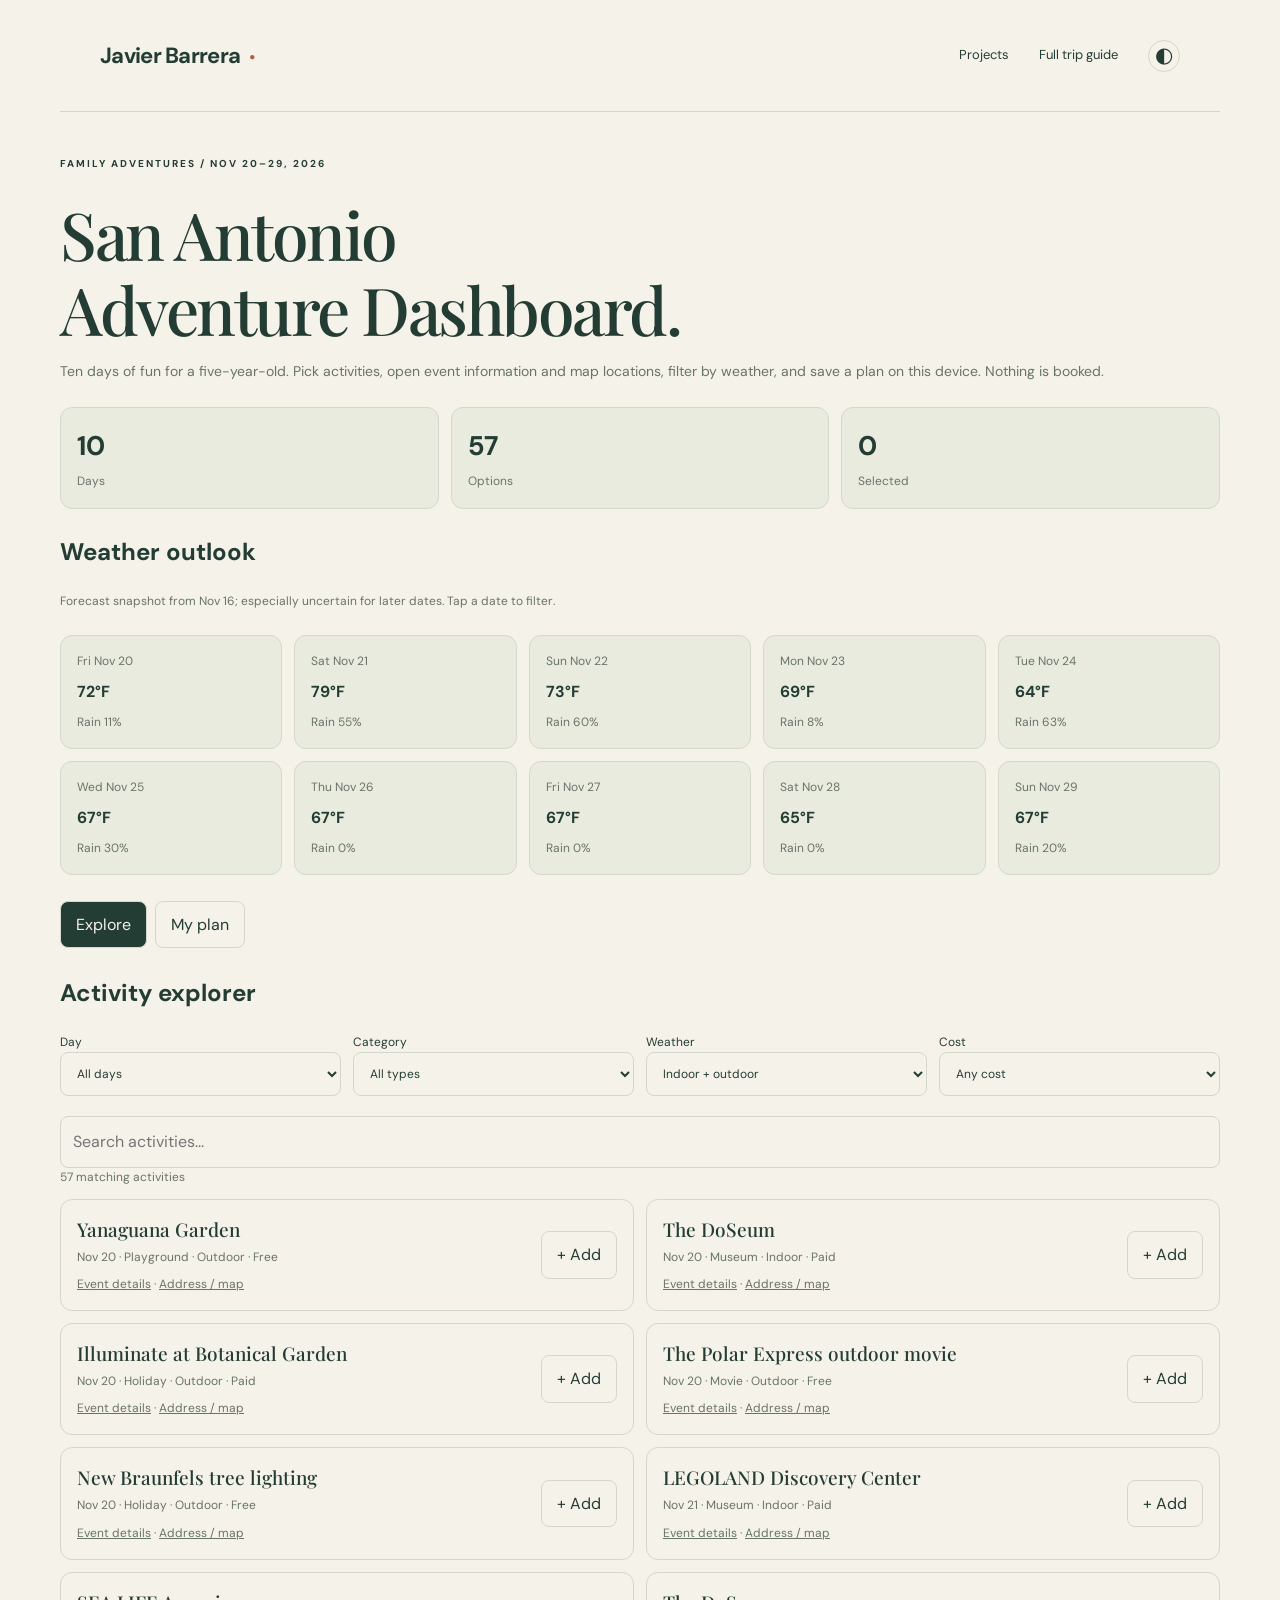
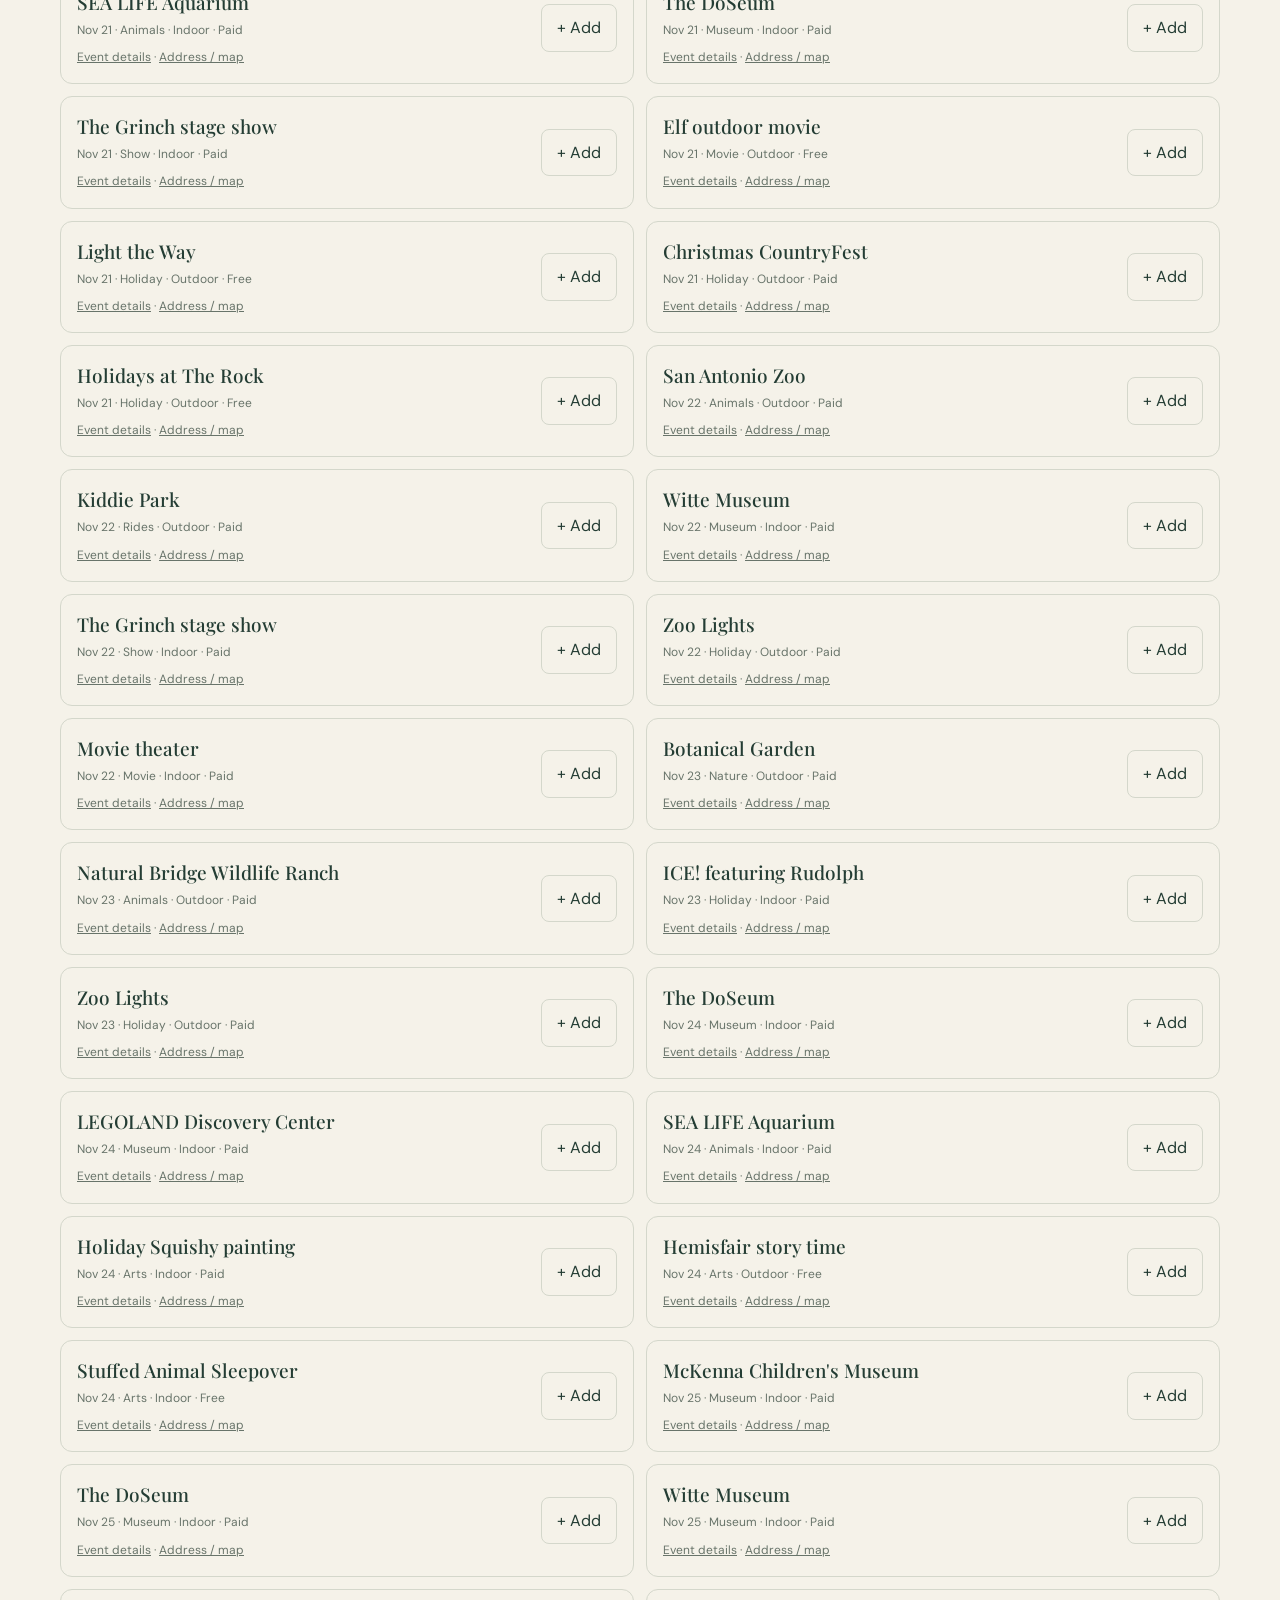
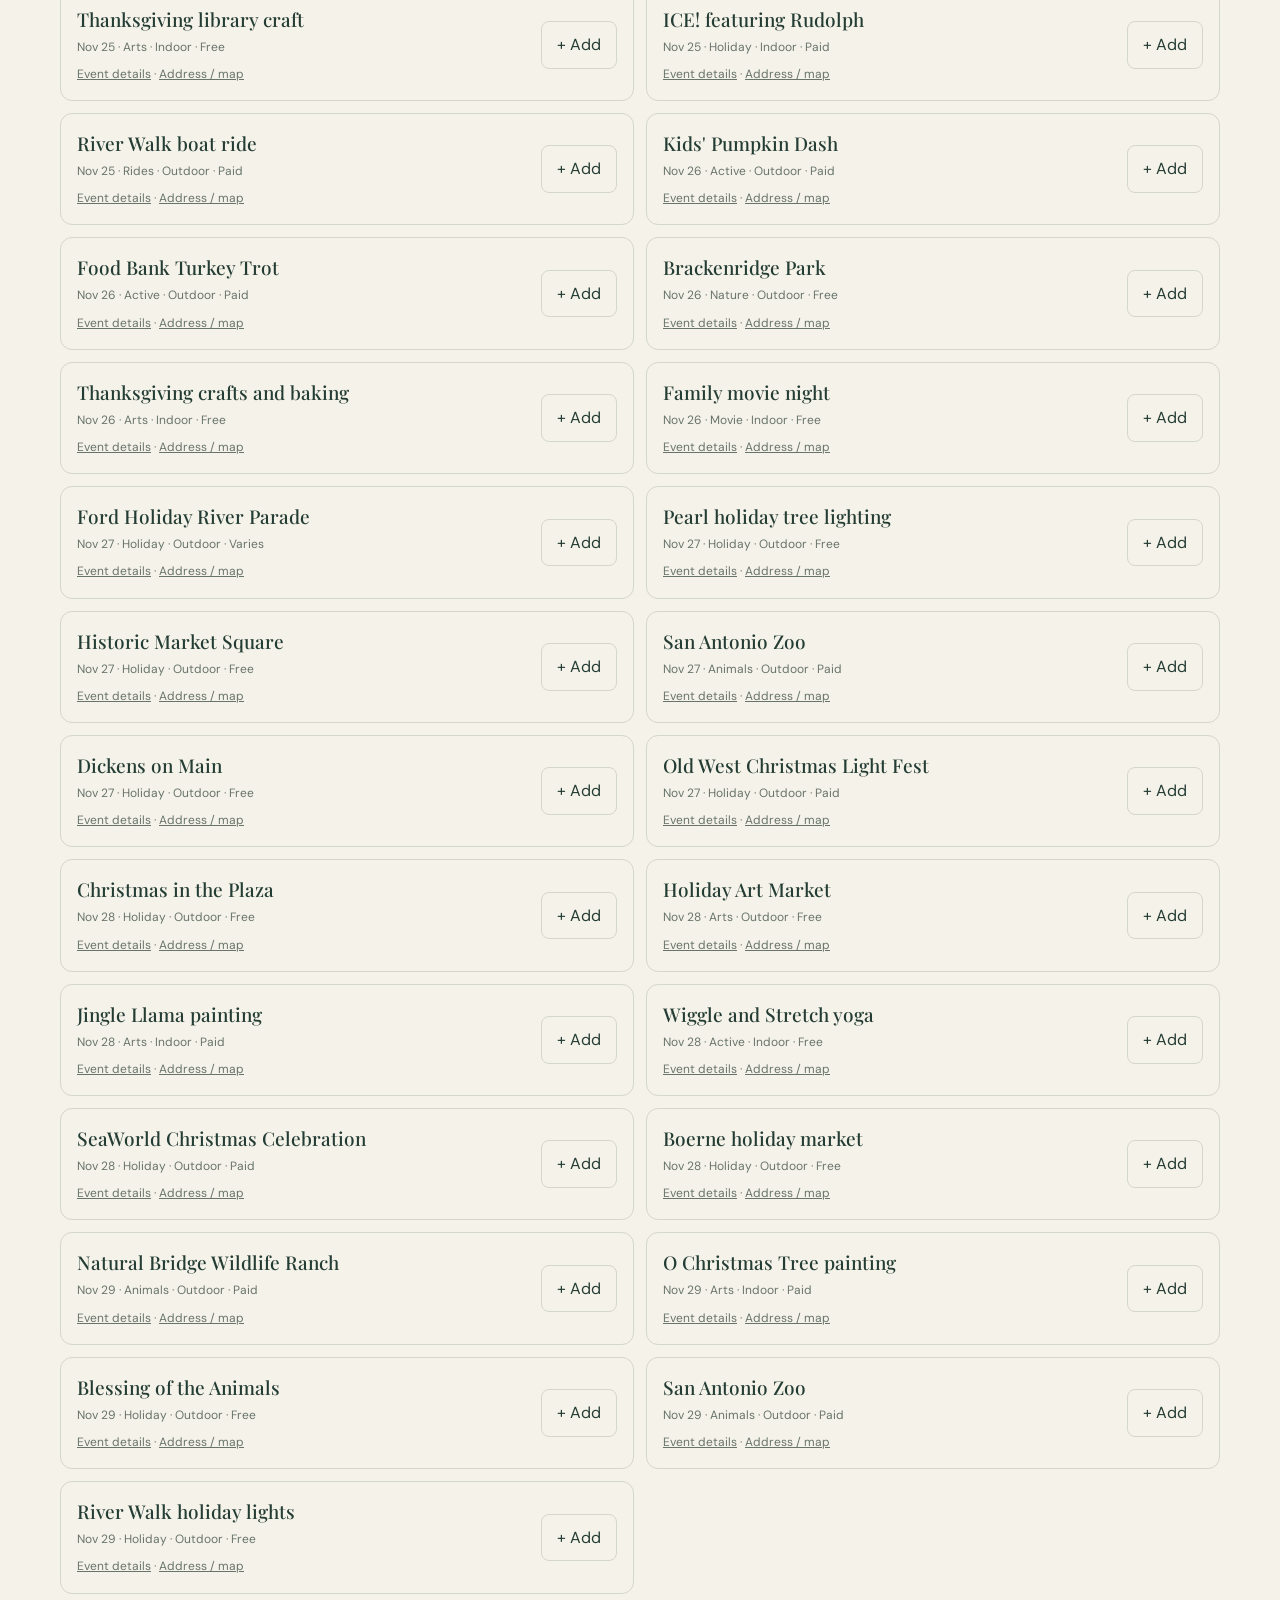
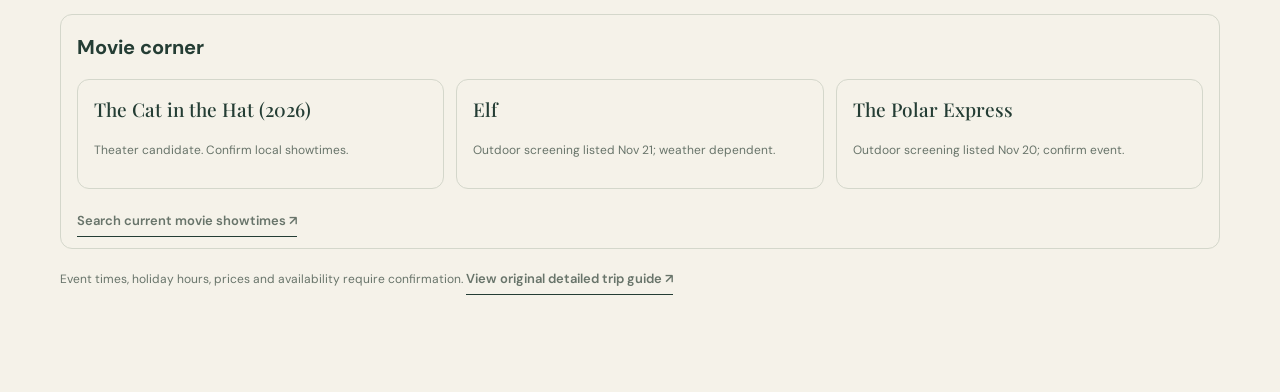
==== commit e8c30913: "Remove favorite playground return visit from adventure dashboard" ====
--- a/san-antonio-dashboard.html
+++ b/san-antonio-dashboard.html
@@ -13,10 +13,10 @@
 <section class="panel"><h2>Movie corner</h2><div class="movie-list"><article><h3>The Cat in the Hat (2026)</h3><p class="muted">Theater candidate. Confirm local showtimes.</p></article><article><h3>Elf</h3><p class="muted">Outdoor screening listed Nov 21; weather dependent.</p></article><article><h3>The Polar Express</h3><p class="muted">Outdoor screening listed Nov 20; confirm event.</p></article></div><p class="small-note"><a class="text-link" href="https://www.google.com/search?q=San+Antonio+family+movie+showtimes+November+2026" target="_blank" rel="noopener">Search current movie showtimes ↗</a></p></section>
 <p class="muted">Event times, holiday hours, prices and availability require confirmation. <a class="text-link" href="san-antonio-trip.html">View original detailed trip guide ↗</a></p></main><script src="script.js"></script>
 <script>
-const activities=[["20","Yanaguana Garden","Playground","Outdoor","Free"],["20","The DoSeum","Museum","Indoor","Paid"],["20","Illuminate at Botanical Garden","Holiday","Outdoor","Paid"],["20","The Polar Express outdoor movie","Movie","Outdoor","Free"],["20","New Braunfels tree lighting","Holiday","Outdoor","Free"],["21","LEGOLAND Discovery Center","Museum","Indoor","Paid"],["21","SEA LIFE Aquarium","Animals","Indoor","Paid"],["21","The DoSeum","Museum","Indoor","Paid"],["21","The Grinch stage show","Show","Indoor","Paid"],["21","Elf outdoor movie","Movie","Outdoor","Free"],["21","Light the Way","Holiday","Outdoor","Free"],["21","Christmas CountryFest","Holiday","Outdoor","Paid"],["21","Holidays at The Rock","Holiday","Outdoor","Free"],["22","San Antonio Zoo","Animals","Outdoor","Paid"],["22","Kiddie Park","Rides","Outdoor","Paid"],["22","Witte Museum","Museum","Indoor","Paid"],["22","The Grinch stage show","Show","Indoor","Paid"],["22","Zoo Lights","Holiday","Outdoor","Paid"],["22","Movie theater","Movie","Indoor","Paid"],["23","Botanical Garden","Nature","Outdoor","Paid"],["23","Natural Bridge Wildlife Ranch","Animals","Outdoor","Paid"],["23","ICE! featuring Rudolph","Holiday","Indoor","Paid"],["23","Zoo Lights","Holiday","Outdoor","Paid"],["24","The DoSeum","Museum","Indoor","Paid"],["24","LEGOLAND Discovery Center","Museum","Indoor","Paid"],["24","SEA LIFE Aquarium","Animals","Indoor","Paid"],["24","Holiday Squishy painting","Arts","Indoor","Paid"],["24","Hemisfair story time","Arts","Outdoor","Free"],["24","Stuffed Animal Sleepover","Arts","Indoor","Free"],["25","McKenna Children's Museum","Museum","Indoor","Paid"],["25","The DoSeum","Museum","Indoor","Paid"],["25","Witte Museum","Museum","Indoor","Paid"],["25","Thanksgiving library craft","Arts","Indoor","Free"],["25","ICE! featuring Rudolph","Holiday","Indoor","Paid"],["25","River Walk boat ride","Rides","Outdoor","Paid"],["26","Kids' Pumpkin Dash","Active","Outdoor","Paid"],["26","Food Bank Turkey Trot","Active","Outdoor","Paid"],["26","Brackenridge Park","Nature","Outdoor","Free"],["26","Thanksgiving crafts and baking","Arts","Indoor","Free"],["26","Family movie night","Movie","Indoor","Free"],["27","Ford Holiday River Parade","Holiday","Outdoor","Varies"],["27","Pearl holiday tree lighting","Holiday","Outdoor","Free"],["27","Historic Market Square","Holiday","Outdoor","Free"],["27","San Antonio Zoo","Animals","Outdoor","Paid"],["27","Dickens on Main","Holiday","Outdoor","Free"],["27","Old West Christmas Light Fest","Holiday","Outdoor","Paid"],["28","Christmas in the Plaza","Holiday","Outdoor","Free"],["28","Holiday Art Market","Arts","Outdoor","Free"],["28","Jingle Llama painting","Arts","Indoor","Paid"],["28","Wiggle and Stretch yoga","Active","Indoor","Free"],["28","SeaWorld Christmas Celebration","Holiday","Outdoor","Paid"],["28","Boerne holiday market","Holiday","Outdoor","Free"],["29","Natural Bridge Wildlife Ranch","Animals","Outdoor","Paid"],["29","O Christmas Tree painting","Arts","Indoor","Paid"],["29","Blessing of the Animals","Holiday","Outdoor","Free"],["29","San Antonio Zoo","Animals","Outdoor","Paid"],["29","River Walk holiday lights","Holiday","Outdoor","Free"],["29","Favorite playground return visit","Playground","Outdoor","Free"]];
+const activities=[["20","Yanaguana Garden","Playground","Outdoor","Free"],["20","The DoSeum","Museum","Indoor","Paid"],["20","Illuminate at Botanical Garden","Holiday","Outdoor","Paid"],["20","The Polar Express outdoor movie","Movie","Outdoor","Free"],["20","New Braunfels tree lighting","Holiday","Outdoor","Free"],["21","LEGOLAND Discovery Center","Museum","Indoor","Paid"],["21","SEA LIFE Aquarium","Animals","Indoor","Paid"],["21","The DoSeum","Museum","Indoor","Paid"],["21","The Grinch stage show","Show","Indoor","Paid"],["21","Elf outdoor movie","Movie","Outdoor","Free"],["21","Light the Way","Holiday","Outdoor","Free"],["21","Christmas CountryFest","Holiday","Outdoor","Paid"],["21","Holidays at The Rock","Holiday","Outdoor","Free"],["22","San Antonio Zoo","Animals","Outdoor","Paid"],["22","Kiddie Park","Rides","Outdoor","Paid"],["22","Witte Museum","Museum","Indoor","Paid"],["22","The Grinch stage show","Show","Indoor","Paid"],["22","Zoo Lights","Holiday","Outdoor","Paid"],["22","Movie theater","Movie","Indoor","Paid"],["23","Botanical Garden","Nature","Outdoor","Paid"],["23","Natural Bridge Wildlife Ranch","Animals","Outdoor","Paid"],["23","ICE! featuring Rudolph","Holiday","Indoor","Paid"],["23","Zoo Lights","Holiday","Outdoor","Paid"],["24","The DoSeum","Museum","Indoor","Paid"],["24","LEGOLAND Discovery Center","Museum","Indoor","Paid"],["24","SEA LIFE Aquarium","Animals","Indoor","Paid"],["24","Holiday Squishy painting","Arts","Indoor","Paid"],["24","Hemisfair story time","Arts","Outdoor","Free"],["24","Stuffed Animal Sleepover","Arts","Indoor","Free"],["25","McKenna Children's Museum","Museum","Indoor","Paid"],["25","The DoSeum","Museum","Indoor","Paid"],["25","Witte Museum","Museum","Indoor","Paid"],["25","Thanksgiving library craft","Arts","Indoor","Free"],["25","ICE! featuring Rudolph","Holiday","Indoor","Paid"],["25","River Walk boat ride","Rides","Outdoor","Paid"],["26","Kids' Pumpkin Dash","Active","Outdoor","Paid"],["26","Food Bank Turkey Trot","Active","Outdoor","Paid"],["26","Brackenridge Park","Nature","Outdoor","Free"],["26","Thanksgiving crafts and baking","Arts","Indoor","Free"],["26","Family movie night","Movie","Indoor","Free"],["27","Ford Holiday River Parade","Holiday","Outdoor","Varies"],["27","Pearl holiday tree lighting","Holiday","Outdoor","Free"],["27","Historic Market Square","Holiday","Outdoor","Free"],["27","San Antonio Zoo","Animals","Outdoor","Paid"],["27","Dickens on Main","Holiday","Outdoor","Free"],["27","Old West Christmas Light Fest","Holiday","Outdoor","Paid"],["28","Christmas in the Plaza","Holiday","Outdoor","Free"],["28","Holiday Art Market","Arts","Outdoor","Free"],["28","Jingle Llama painting","Arts","Indoor","Paid"],["28","Wiggle and Stretch yoga","Active","Indoor","Free"],["28","SeaWorld Christmas Celebration","Holiday","Outdoor","Paid"],["28","Boerne holiday market","Holiday","Outdoor","Free"],["29","Natural Bridge Wildlife Ranch","Animals","Outdoor","Paid"],["29","O Christmas Tree painting","Arts","Indoor","Paid"],["29","Blessing of the Animals","Holiday","Outdoor","Free"],["29","San Antonio Zoo","Animals","Outdoor","Paid"],["29","River Walk holiday lights","Holiday","Outdoor","Free"]];
 const forecast=[[72,11],[79,55],[73,60],[69,8],[64,63],[67,30],[67,0],[67,0],[65,0],[67,20]];
 const names=['Fri','Sat','Sun','Mon','Tue','Wed','Thu','Fri','Sat','Sun'];
-const key='jb-san-antonio-2026-selections-v2';
+const key='jb-san-antonio-2026-selections-v3';
 let saved=[];try{const value=JSON.parse(localStorage.getItem(key)||'[]');if(Array.isArray(value))saved=value.filter(n=>Number.isInteger(n)&&n>=0&&n<activities.length)}catch{}
 const $=id=>document.getElementById(id);
 function persist(){try{localStorage.setItem(key,JSON.stringify(saved))}catch{}$('picked').textContent=saved.length}
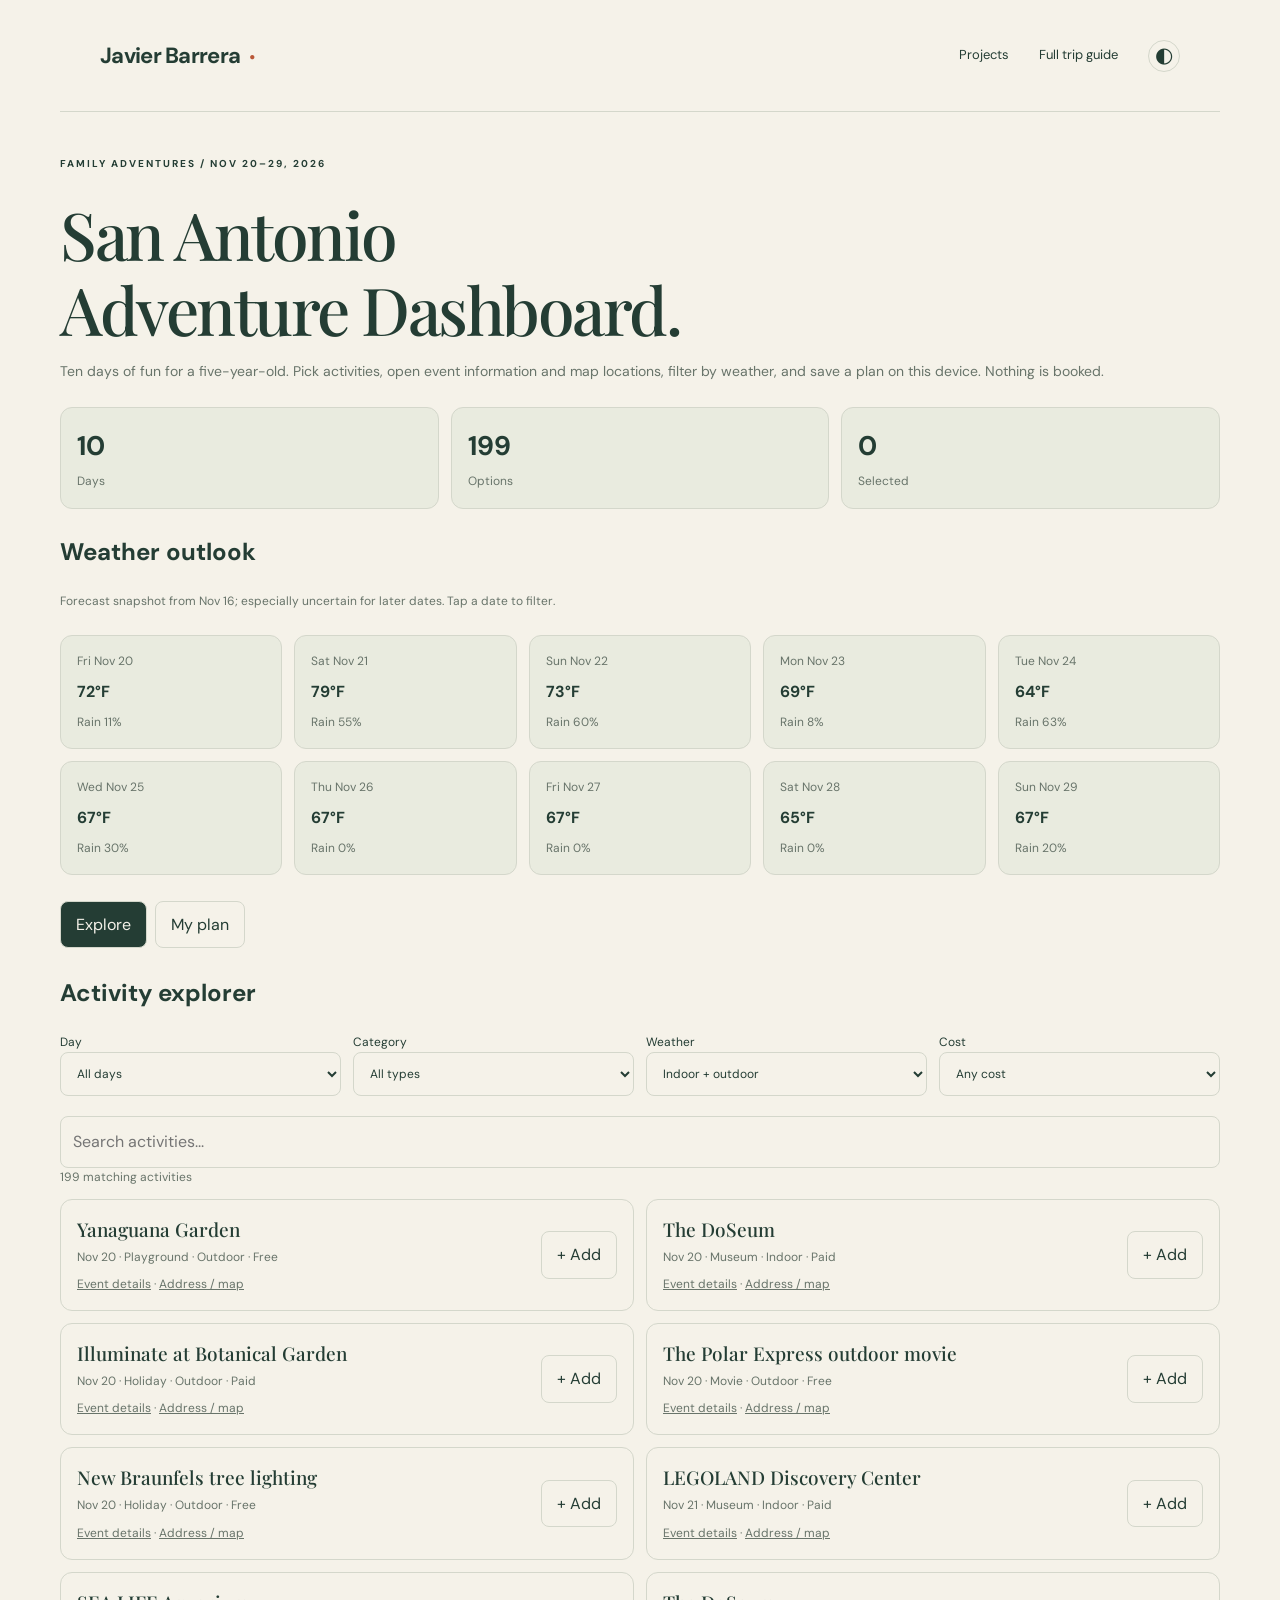
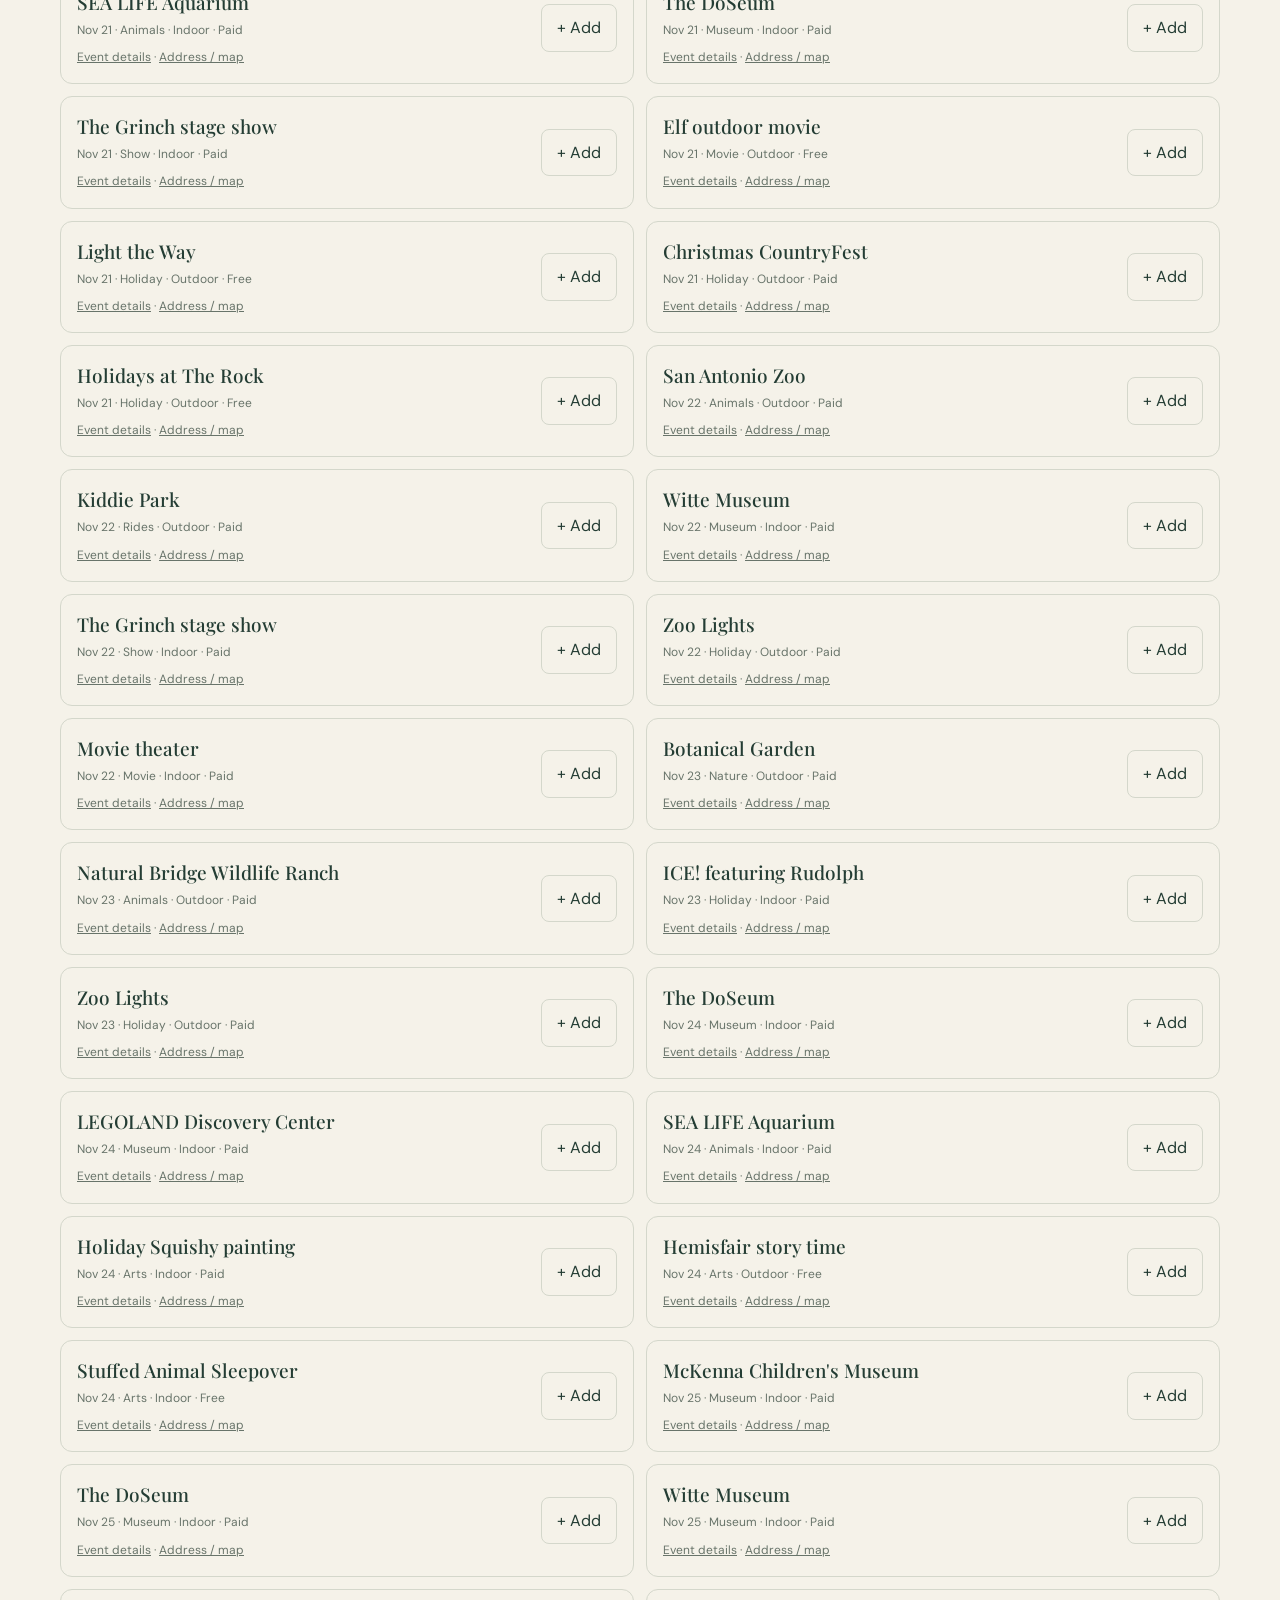
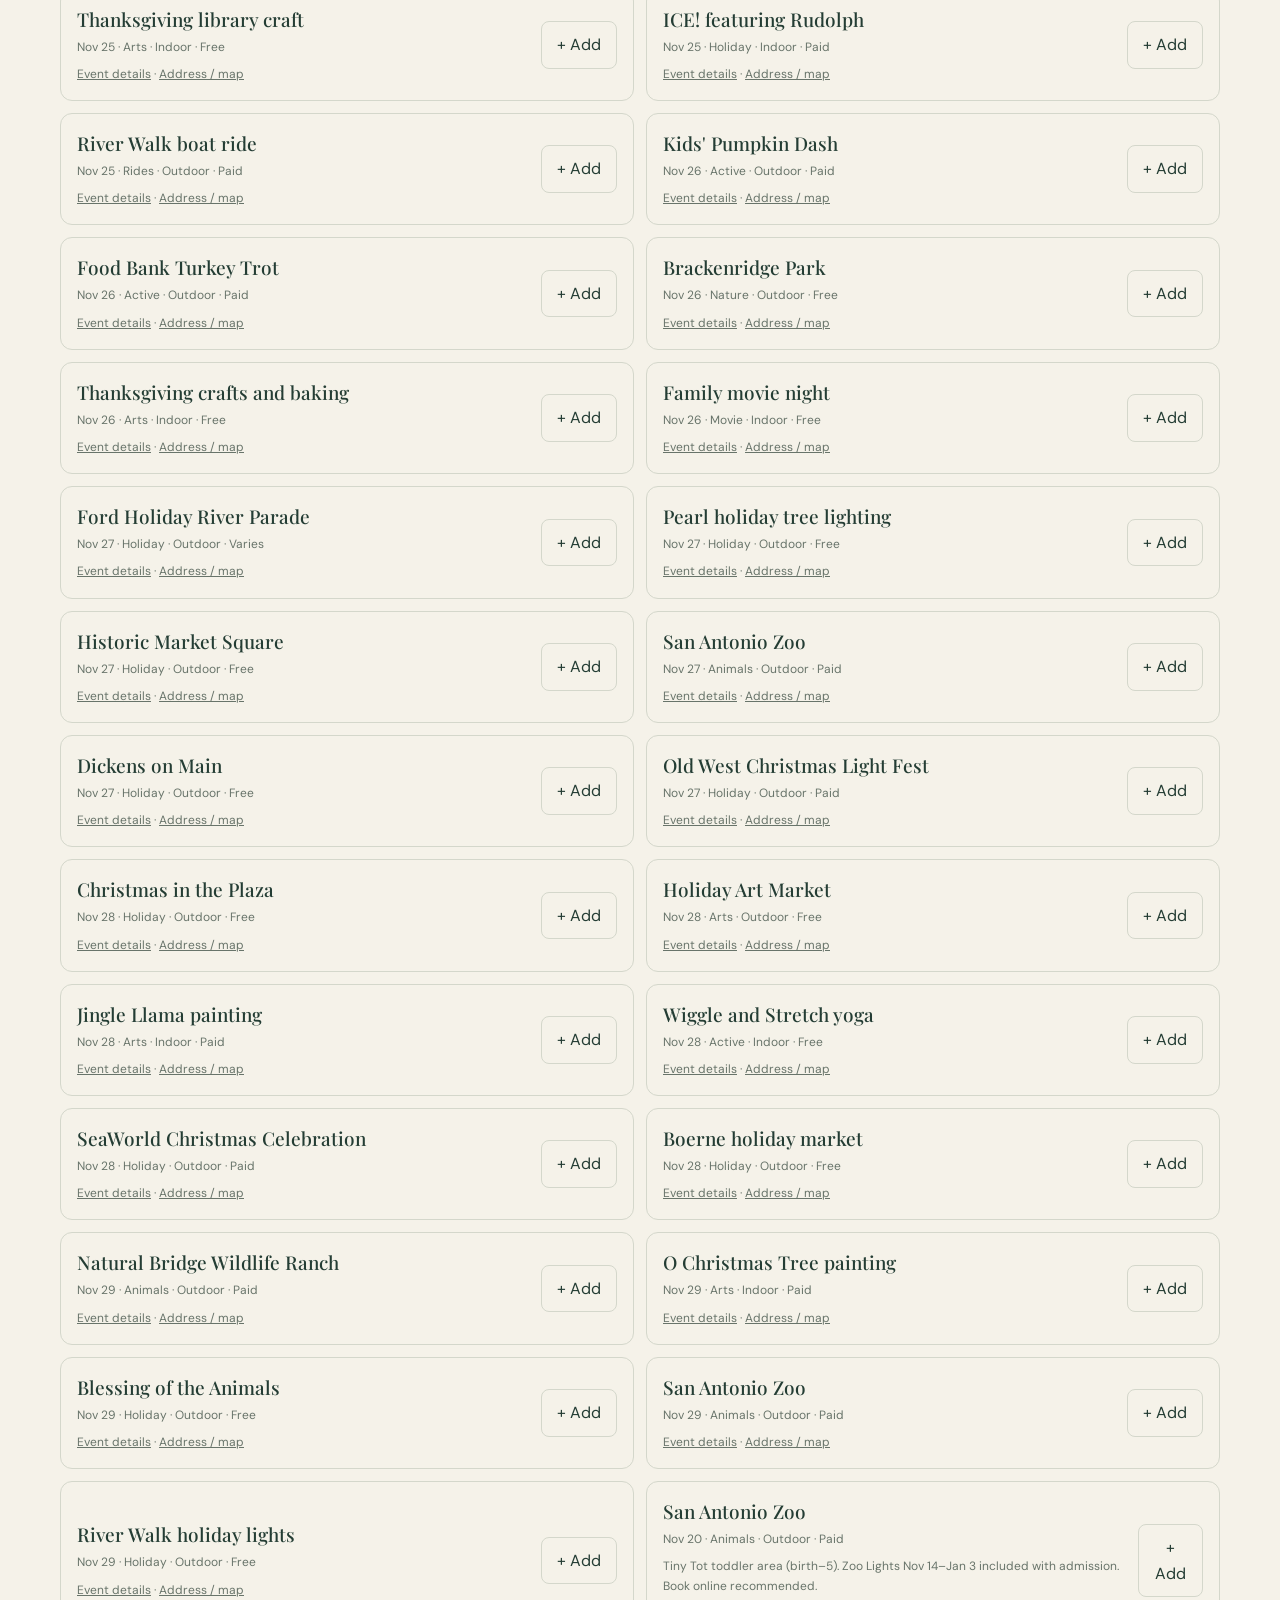
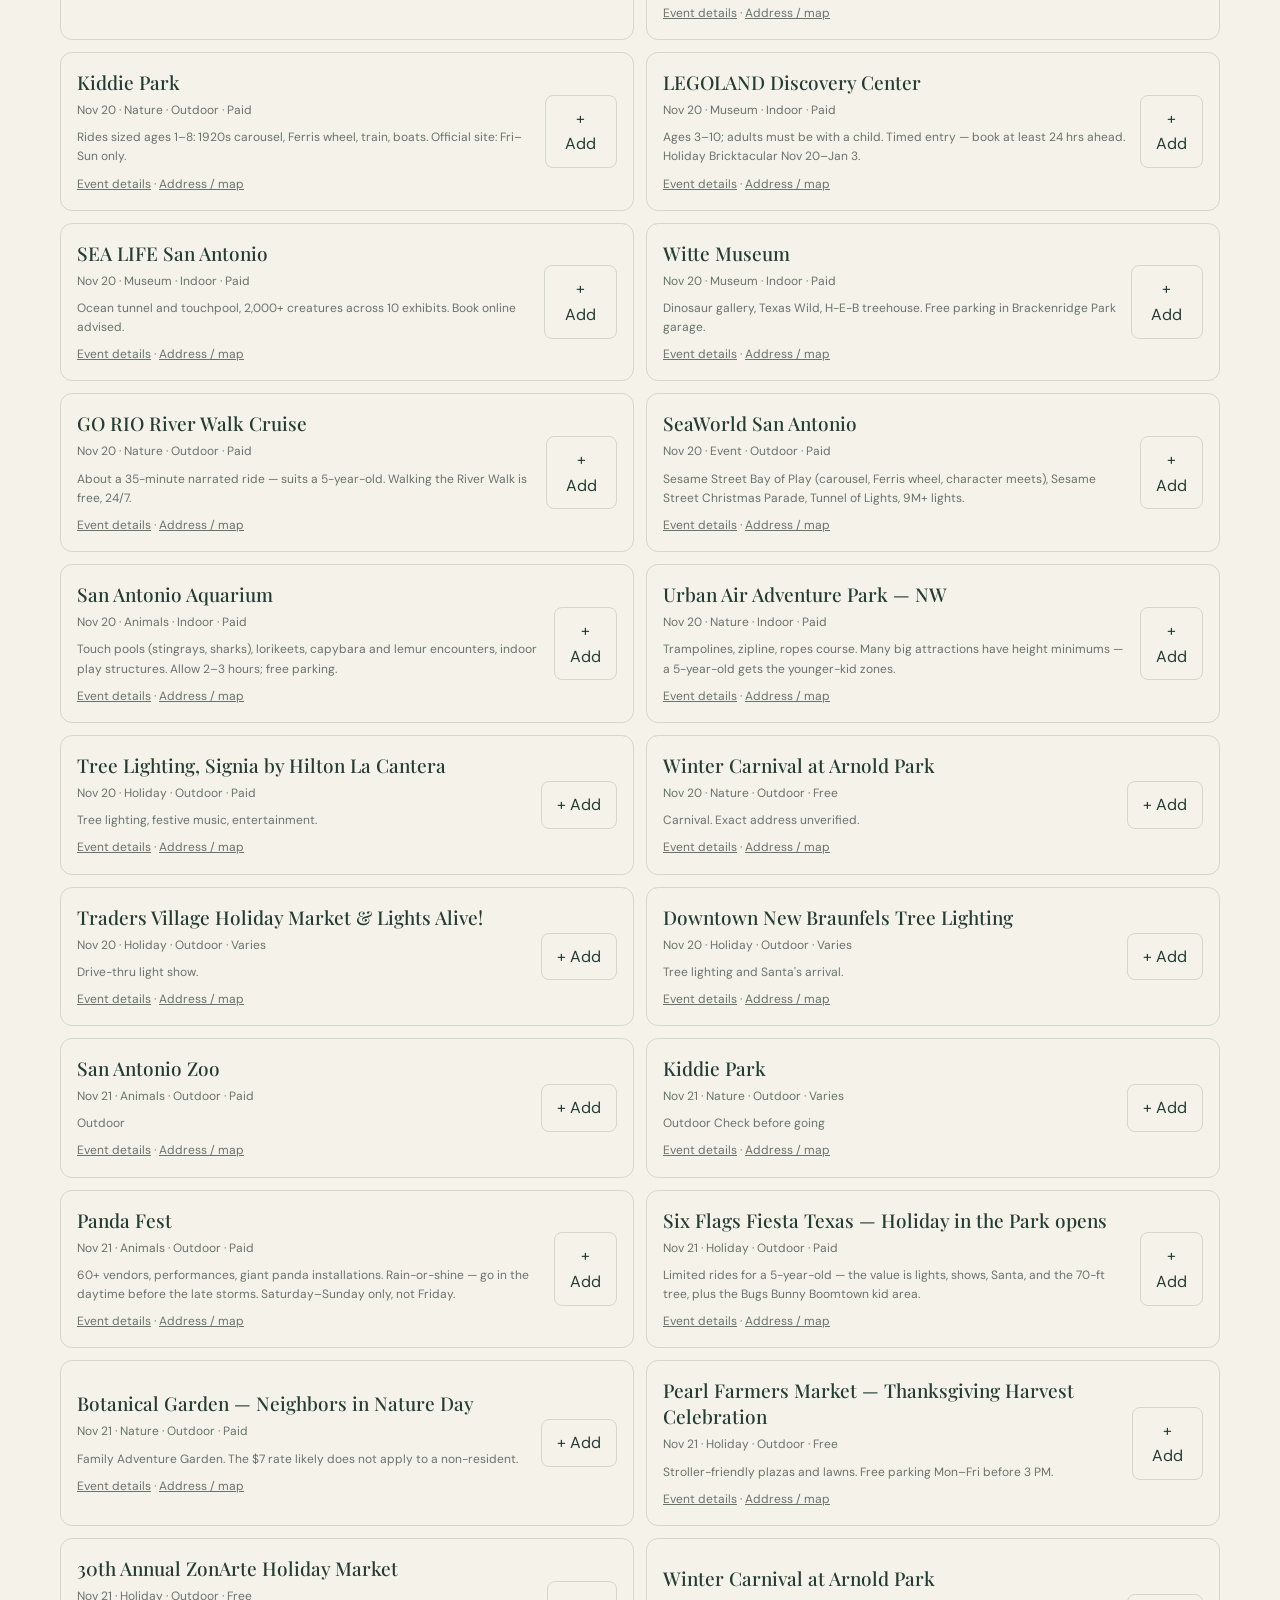
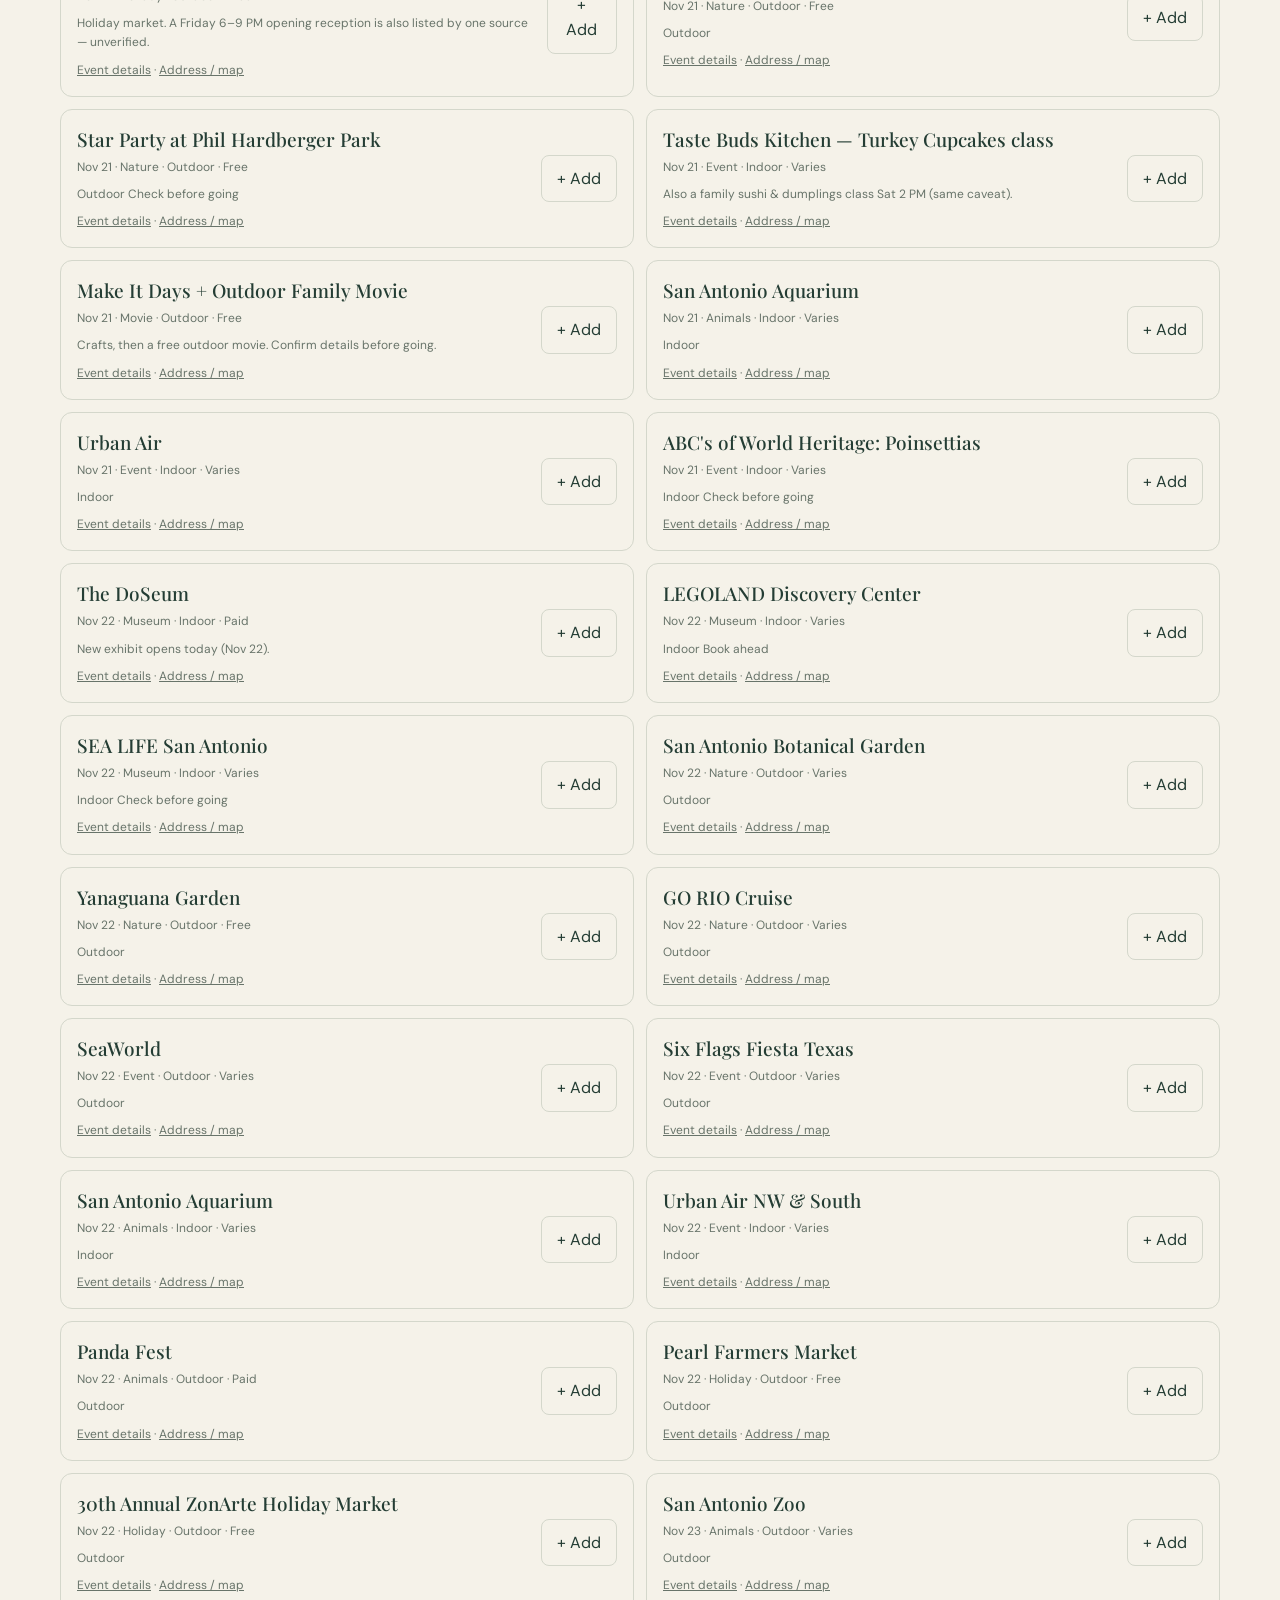
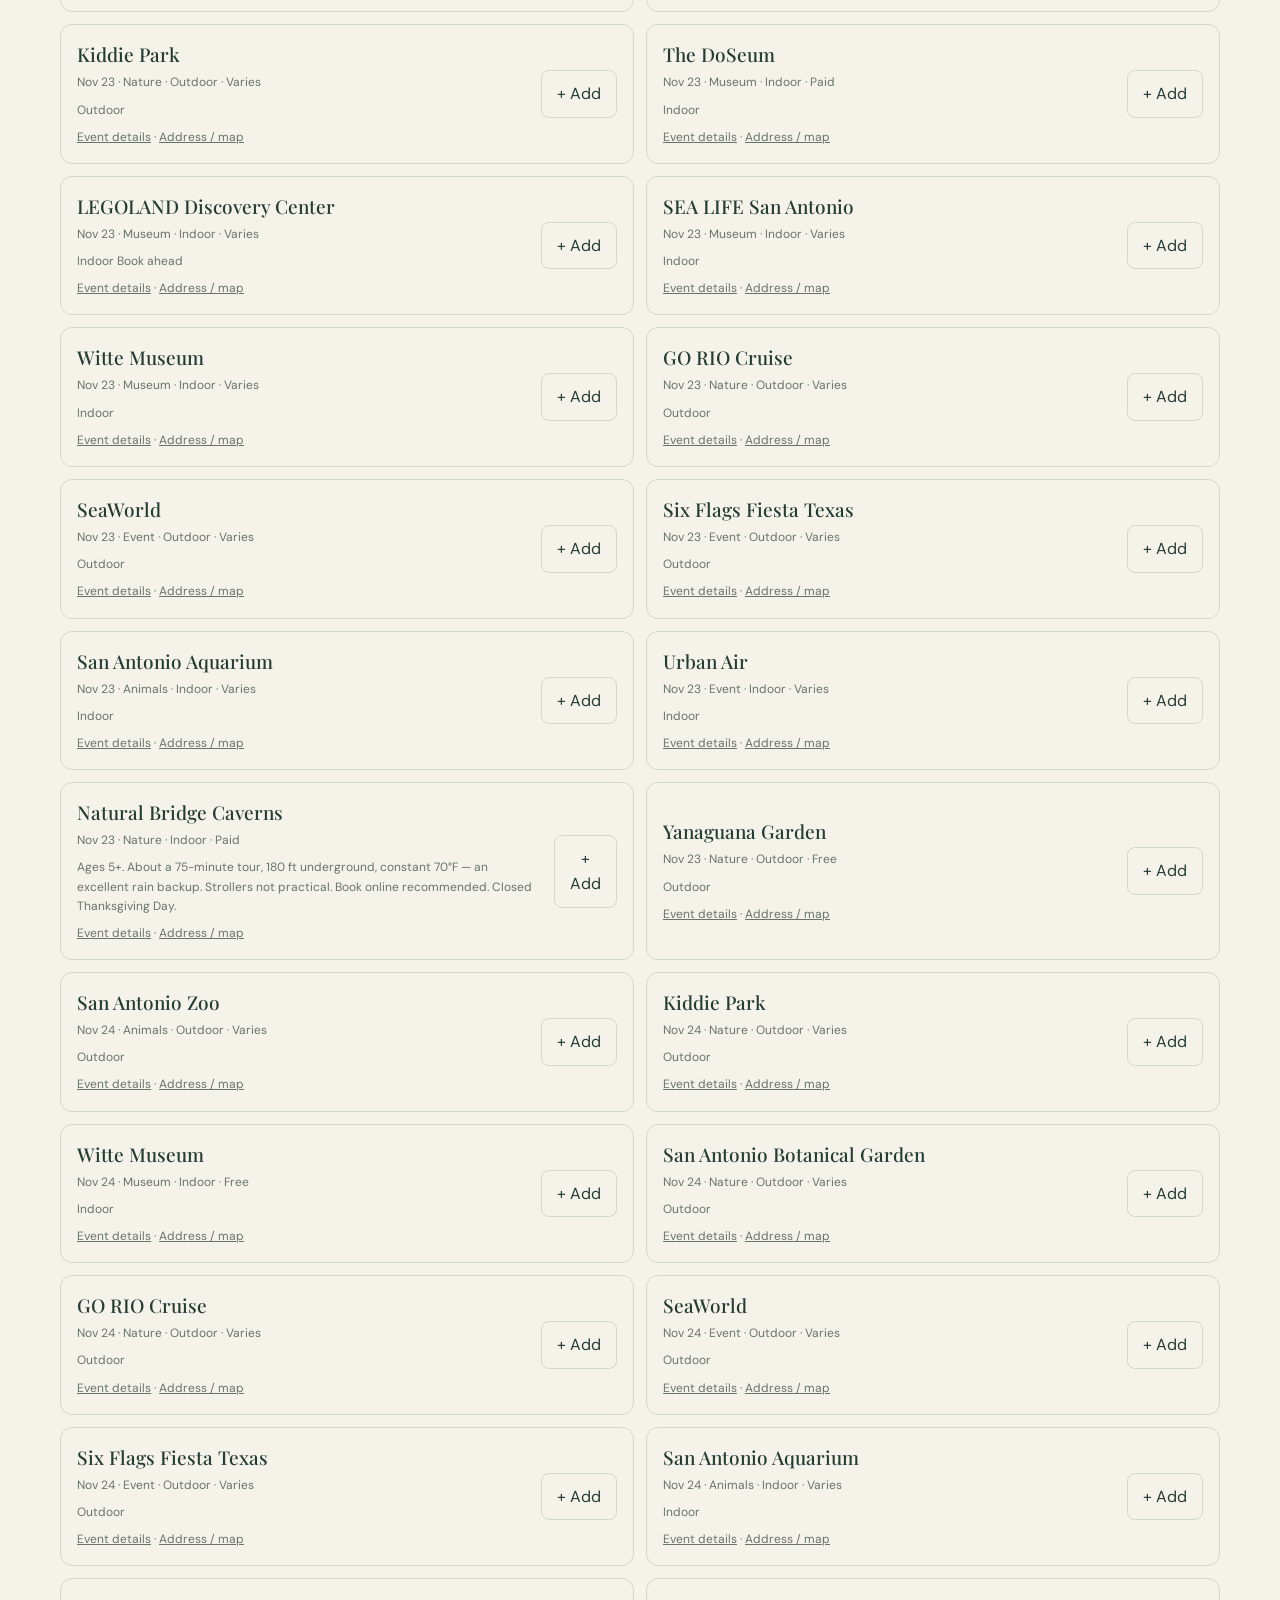
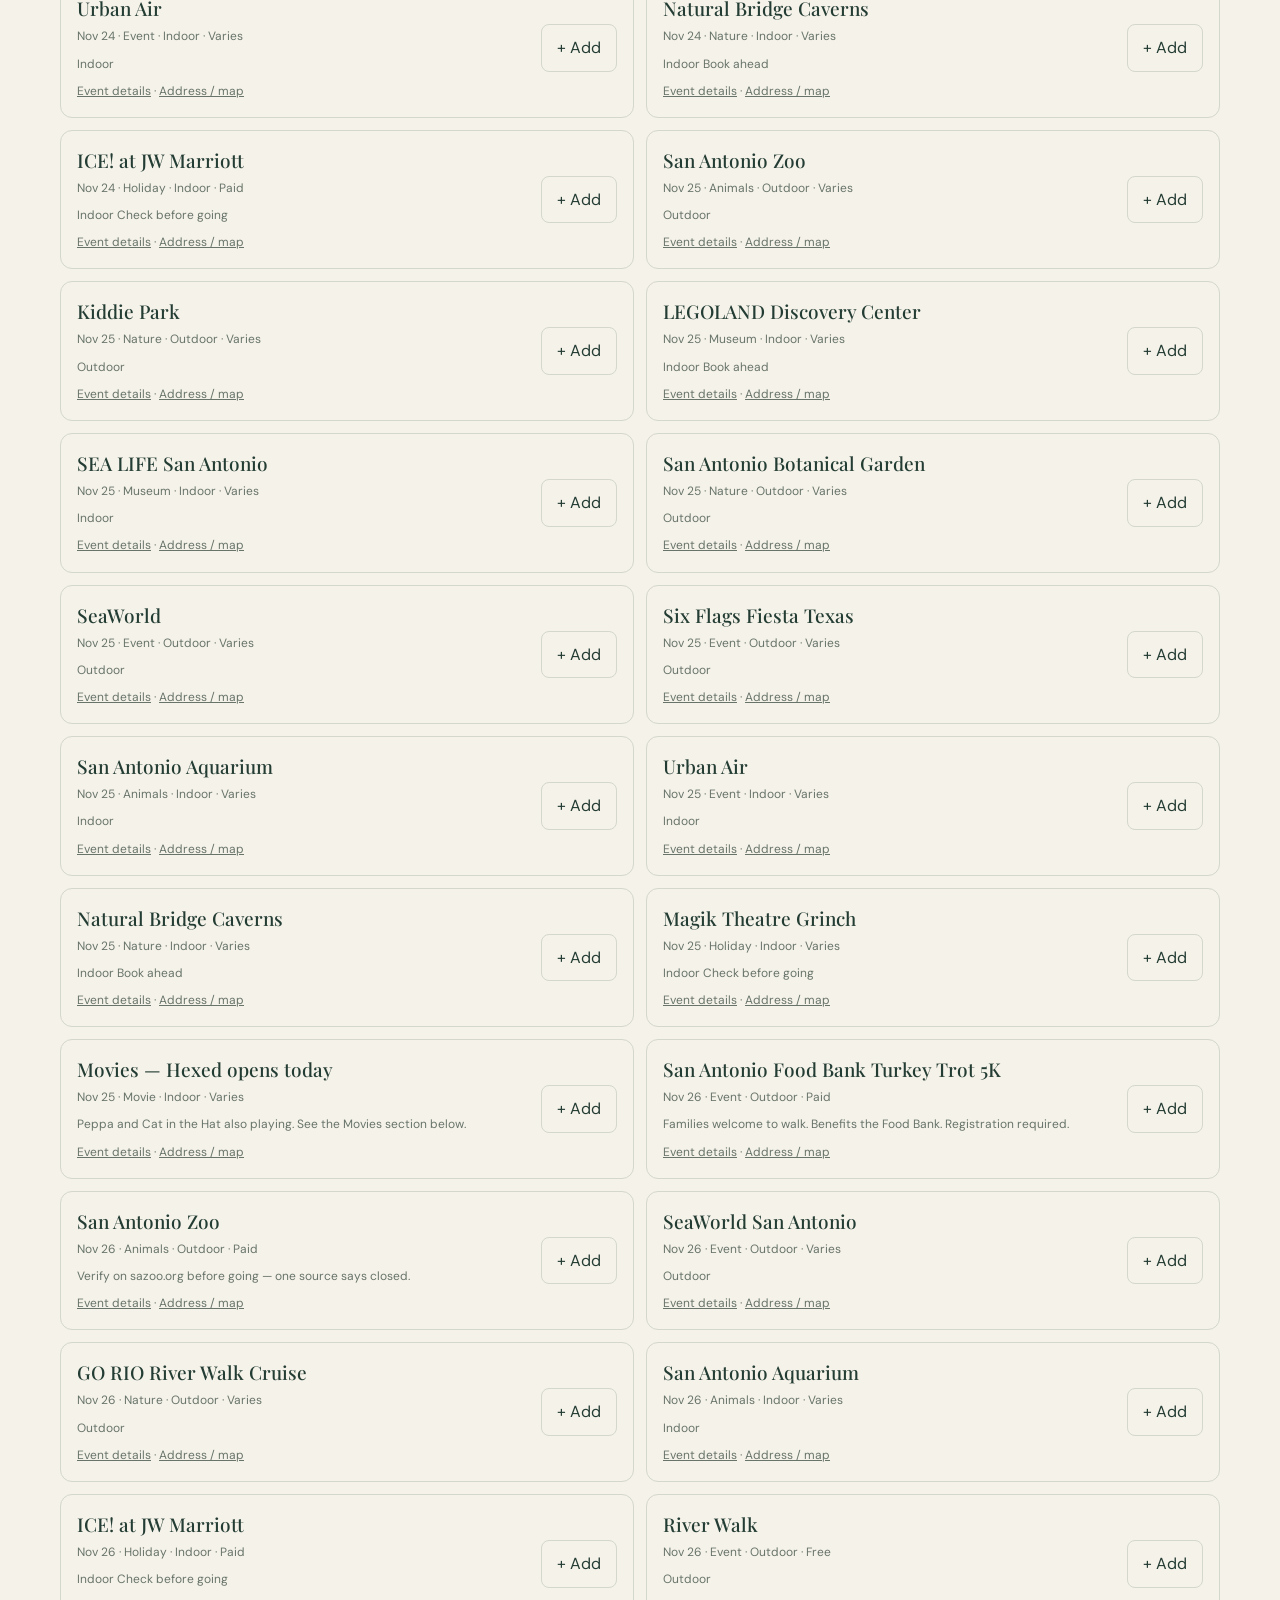
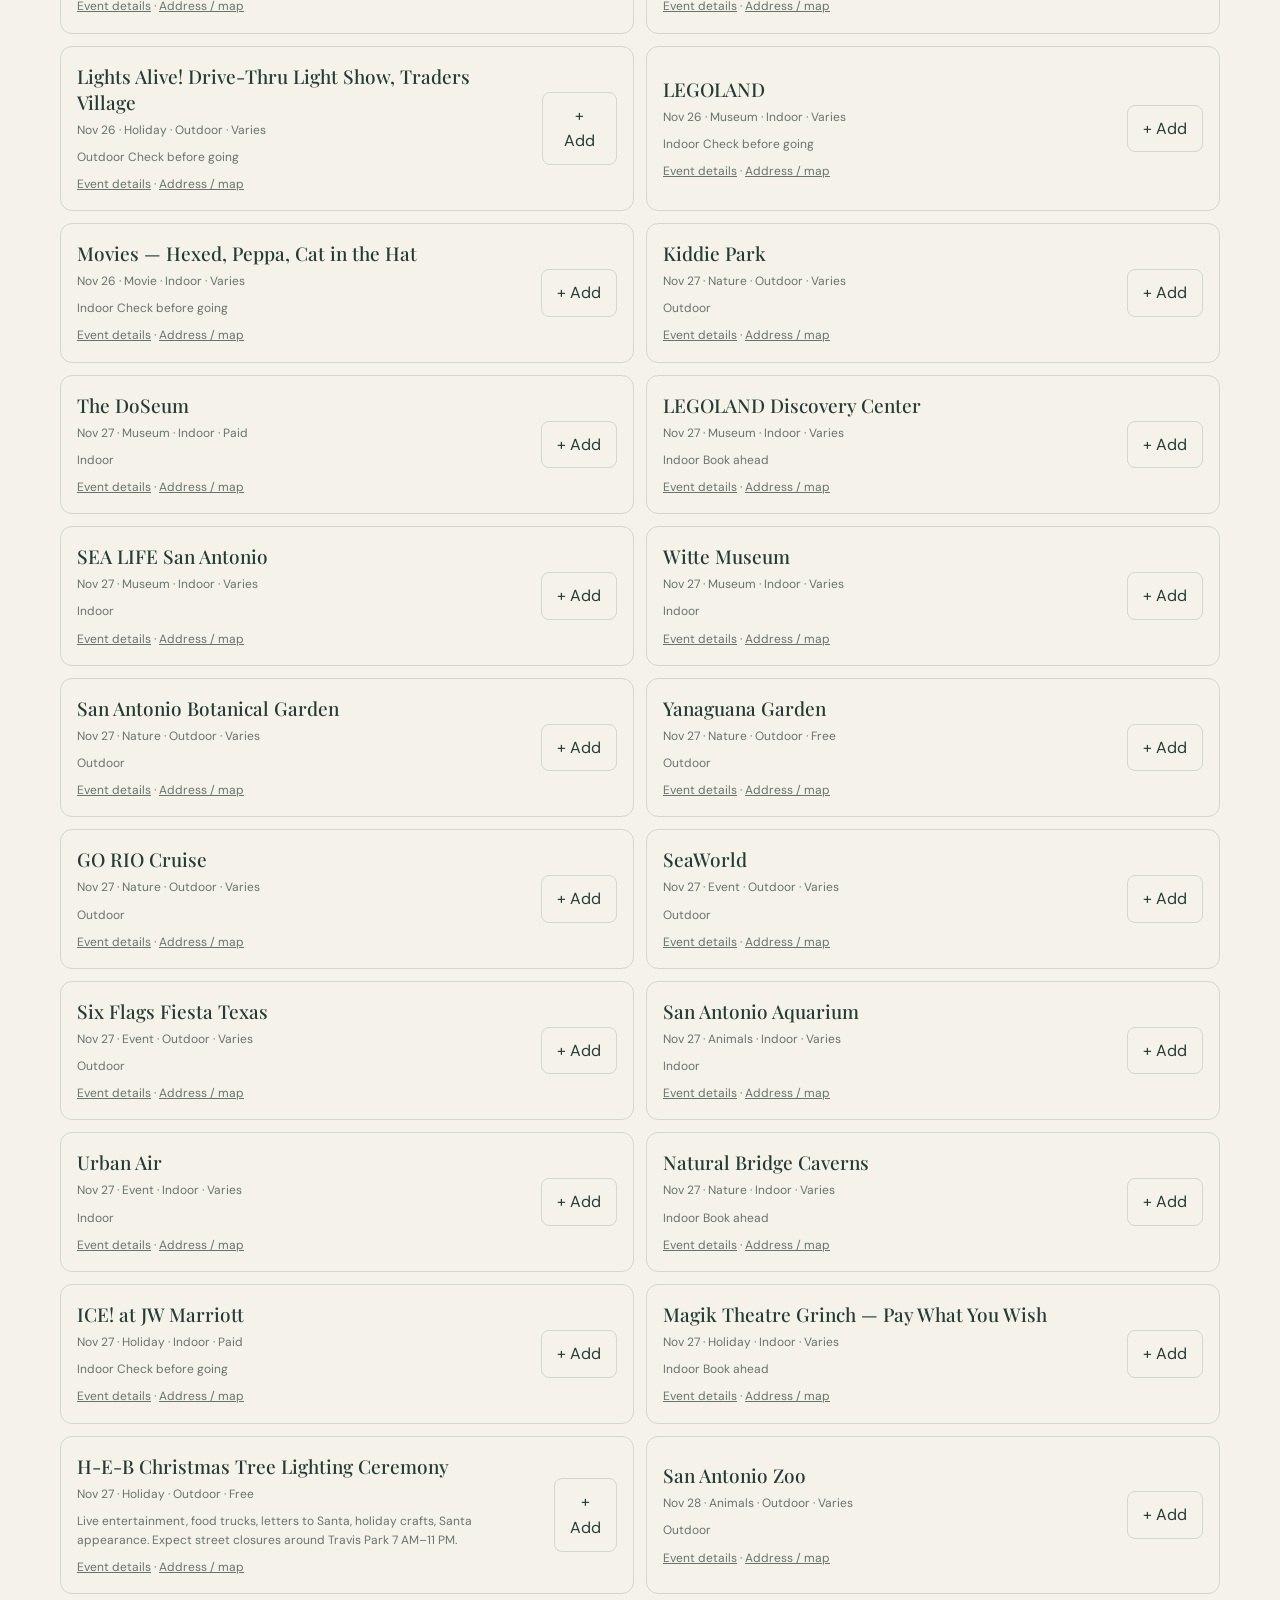
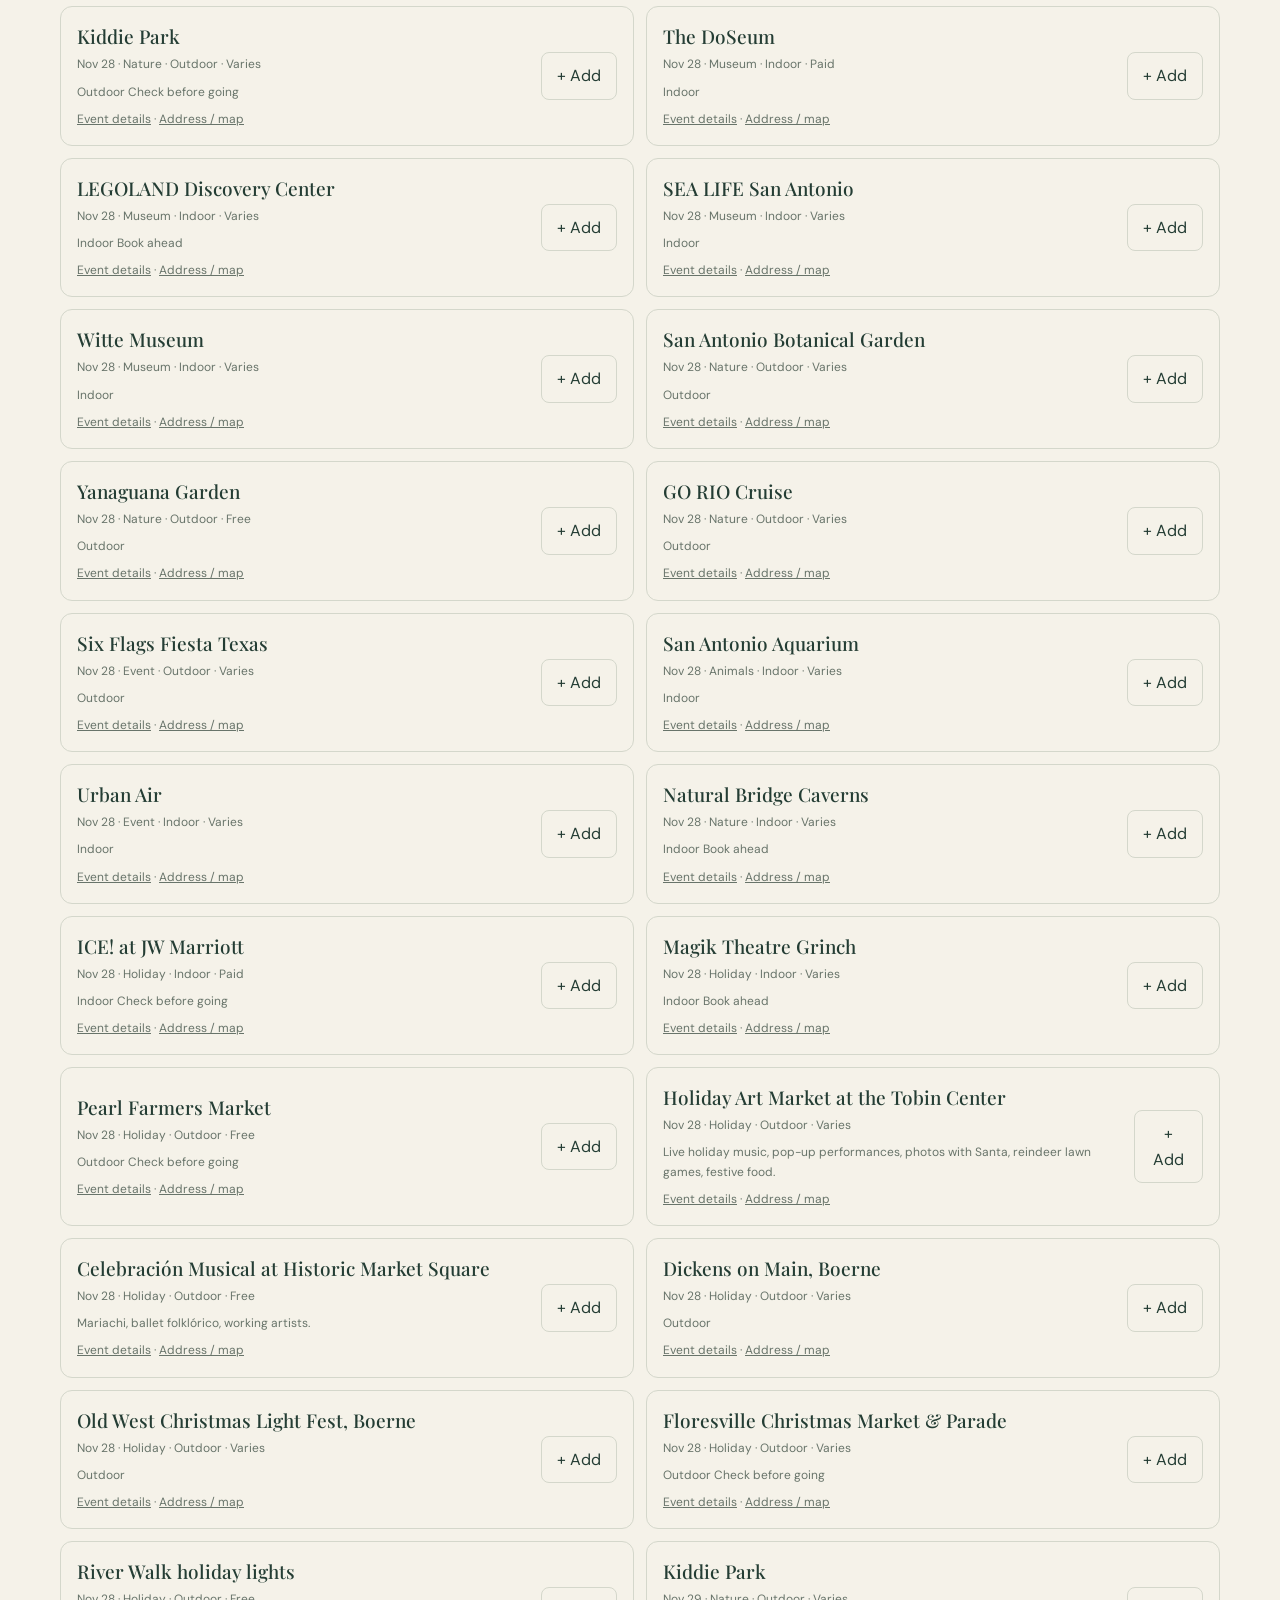
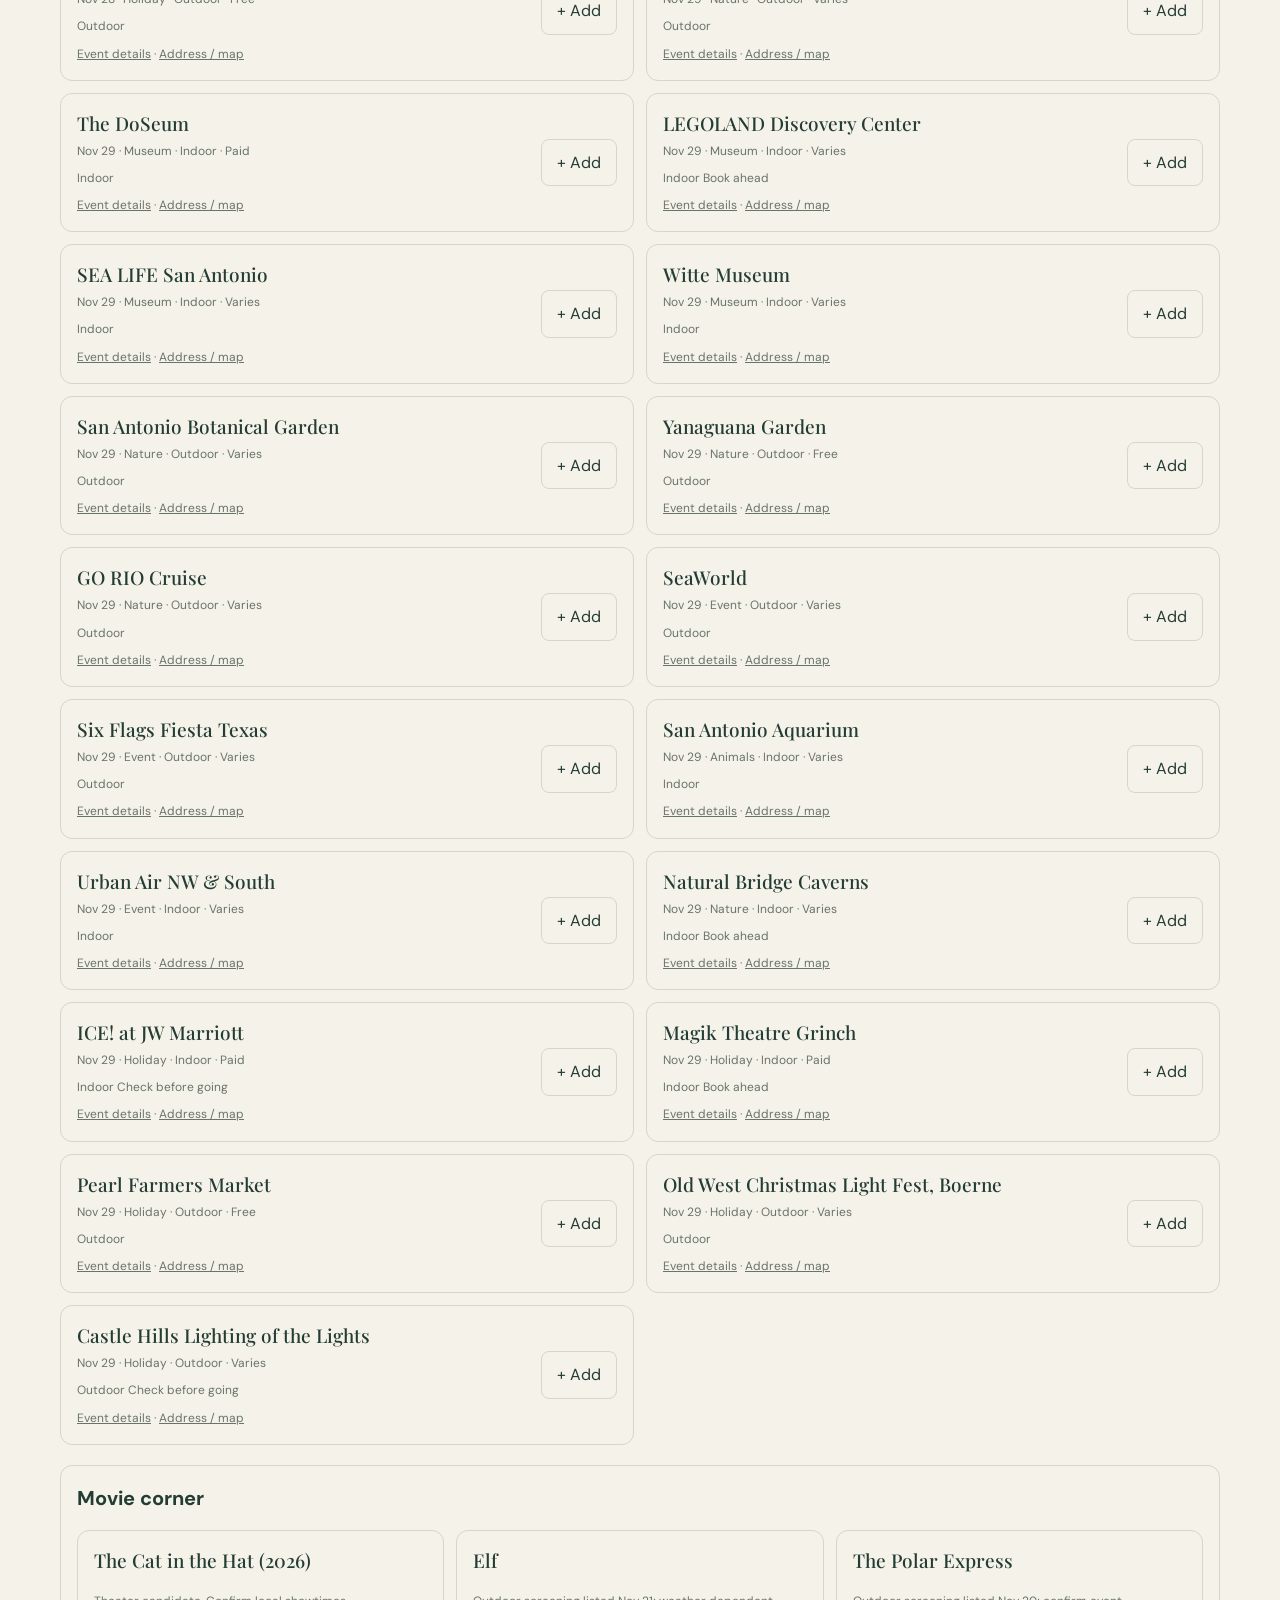
==== commit dd99233f: "Import unique dated events from San Antonio trip guide into dashboard" ====
--- a/san-antonio-dashboard.html
+++ b/san-antonio-dashboard.html
@@ -13,7 +13,7 @@
 <section class="panel"><h2>Movie corner</h2><div class="movie-list"><article><h3>The Cat in the Hat (2026)</h3><p class="muted">Theater candidate. Confirm local showtimes.</p></article><article><h3>Elf</h3><p class="muted">Outdoor screening listed Nov 21; weather dependent.</p></article><article><h3>The Polar Express</h3><p class="muted">Outdoor screening listed Nov 20; confirm event.</p></article></div><p class="small-note"><a class="text-link" href="https://www.google.com/search?q=San+Antonio+family+movie+showtimes+November+2026" target="_blank" rel="noopener">Search current movie showtimes ↗</a></p></section>
 <p class="muted">Event times, holiday hours, prices and availability require confirmation. <a class="text-link" href="san-antonio-trip.html">View original detailed trip guide ↗</a></p></main><script src="script.js"></script>
 <script>
-const activities=[["20","Yanaguana Garden","Playground","Outdoor","Free"],["20","The DoSeum","Museum","Indoor","Paid"],["20","Illuminate at Botanical Garden","Holiday","Outdoor","Paid"],["20","The Polar Express outdoor movie","Movie","Outdoor","Free"],["20","New Braunfels tree lighting","Holiday","Outdoor","Free"],["21","LEGOLAND Discovery Center","Museum","Indoor","Paid"],["21","SEA LIFE Aquarium","Animals","Indoor","Paid"],["21","The DoSeum","Museum","Indoor","Paid"],["21","The Grinch stage show","Show","Indoor","Paid"],["21","Elf outdoor movie","Movie","Outdoor","Free"],["21","Light the Way","Holiday","Outdoor","Free"],["21","Christmas CountryFest","Holiday","Outdoor","Paid"],["21","Holidays at The Rock","Holiday","Outdoor","Free"],["22","San Antonio Zoo","Animals","Outdoor","Paid"],["22","Kiddie Park","Rides","Outdoor","Paid"],["22","Witte Museum","Museum","Indoor","Paid"],["22","The Grinch stage show","Show","Indoor","Paid"],["22","Zoo Lights","Holiday","Outdoor","Paid"],["22","Movie theater","Movie","Indoor","Paid"],["23","Botanical Garden","Nature","Outdoor","Paid"],["23","Natural Bridge Wildlife Ranch","Animals","Outdoor","Paid"],["23","ICE! featuring Rudolph","Holiday","Indoor","Paid"],["23","Zoo Lights","Holiday","Outdoor","Paid"],["24","The DoSeum","Museum","Indoor","Paid"],["24","LEGOLAND Discovery Center","Museum","Indoor","Paid"],["24","SEA LIFE Aquarium","Animals","Indoor","Paid"],["24","Holiday Squishy painting","Arts","Indoor","Paid"],["24","Hemisfair story time","Arts","Outdoor","Free"],["24","Stuffed Animal Sleepover","Arts","Indoor","Free"],["25","McKenna Children's Museum","Museum","Indoor","Paid"],["25","The DoSeum","Museum","Indoor","Paid"],["25","Witte Museum","Museum","Indoor","Paid"],["25","Thanksgiving library craft","Arts","Indoor","Free"],["25","ICE! featuring Rudolph","Holiday","Indoor","Paid"],["25","River Walk boat ride","Rides","Outdoor","Paid"],["26","Kids' Pumpkin Dash","Active","Outdoor","Paid"],["26","Food Bank Turkey Trot","Active","Outdoor","Paid"],["26","Brackenridge Park","Nature","Outdoor","Free"],["26","Thanksgiving crafts and baking","Arts","Indoor","Free"],["26","Family movie night","Movie","Indoor","Free"],["27","Ford Holiday River Parade","Holiday","Outdoor","Varies"],["27","Pearl holiday tree lighting","Holiday","Outdoor","Free"],["27","Historic Market Square","Holiday","Outdoor","Free"],["27","San Antonio Zoo","Animals","Outdoor","Paid"],["27","Dickens on Main","Holiday","Outdoor","Free"],["27","Old West Christmas Light Fest","Holiday","Outdoor","Paid"],["28","Christmas in the Plaza","Holiday","Outdoor","Free"],["28","Holiday Art Market","Arts","Outdoor","Free"],["28","Jingle Llama painting","Arts","Indoor","Paid"],["28","Wiggle and Stretch yoga","Active","Indoor","Free"],["28","SeaWorld Christmas Celebration","Holiday","Outdoor","Paid"],["28","Boerne holiday market","Holiday","Outdoor","Free"],["29","Natural Bridge Wildlife Ranch","Animals","Outdoor","Paid"],["29","O Christmas Tree painting","Arts","Indoor","Paid"],["29","Blessing of the Animals","Holiday","Outdoor","Free"],["29","San Antonio Zoo","Animals","Outdoor","Paid"],["29","River Walk holiday lights","Holiday","Outdoor","Free"]];
+const activities=[["20","Yanaguana Garden","Playground","Outdoor","Free"],["20","The DoSeum","Museum","Indoor","Paid"],["20","Illuminate at Botanical Garden","Holiday","Outdoor","Paid"],["20","The Polar Express outdoor movie","Movie","Outdoor","Free"],["20","New Braunfels tree lighting","Holiday","Outdoor","Free"],["21","LEGOLAND Discovery Center","Museum","Indoor","Paid"],["21","SEA LIFE Aquarium","Animals","Indoor","Paid"],["21","The DoSeum","Museum","Indoor","Paid"],["21","The Grinch stage show","Show","Indoor","Paid"],["21","Elf outdoor movie","Movie","Outdoor","Free"],["21","Light the Way","Holiday","Outdoor","Free"],["21","Christmas CountryFest","Holiday","Outdoor","Paid"],["21","Holidays at The Rock","Holiday","Outdoor","Free"],["22","San Antonio Zoo","Animals","Outdoor","Paid"],["22","Kiddie Park","Rides","Outdoor","Paid"],["22","Witte Museum","Museum","Indoor","Paid"],["22","The Grinch stage show","Show","Indoor","Paid"],["22","Zoo Lights","Holiday","Outdoor","Paid"],["22","Movie theater","Movie","Indoor","Paid"],["23","Botanical Garden","Nature","Outdoor","Paid"],["23","Natural Bridge Wildlife Ranch","Animals","Outdoor","Paid"],["23","ICE! featuring Rudolph","Holiday","Indoor","Paid"],["23","Zoo Lights","Holiday","Outdoor","Paid"],["24","The DoSeum","Museum","Indoor","Paid"],["24","LEGOLAND Discovery Center","Museum","Indoor","Paid"],["24","SEA LIFE Aquarium","Animals","Indoor","Paid"],["24","Holiday Squishy painting","Arts","Indoor","Paid"],["24","Hemisfair story time","Arts","Outdoor","Free"],["24","Stuffed Animal Sleepover","Arts","Indoor","Free"],["25","McKenna Children's Museum","Museum","Indoor","Paid"],["25","The DoSeum","Museum","Indoor","Paid"],["25","Witte Museum","Museum","Indoor","Paid"],["25","Thanksgiving library craft","Arts","Indoor","Free"],["25","ICE! featuring Rudolph","Holiday","Indoor","Paid"],["25","River Walk boat ride","Rides","Outdoor","Paid"],["26","Kids' Pumpkin Dash","Active","Outdoor","Paid"],["26","Food Bank Turkey Trot","Active","Outdoor","Paid"],["26","Brackenridge Park","Nature","Outdoor","Free"],["26","Thanksgiving crafts and baking","Arts","Indoor","Free"],["26","Family movie night","Movie","Indoor","Free"],["27","Ford Holiday River Parade","Holiday","Outdoor","Varies"],["27","Pearl holiday tree lighting","Holiday","Outdoor","Free"],["27","Historic Market Square","Holiday","Outdoor","Free"],["27","San Antonio Zoo","Animals","Outdoor","Paid"],["27","Dickens on Main","Holiday","Outdoor","Free"],["27","Old West Christmas Light Fest","Holiday","Outdoor","Paid"],["28","Christmas in the Plaza","Holiday","Outdoor","Free"],["28","Holiday Art Market","Arts","Outdoor","Free"],["28","Jingle Llama painting","Arts","Indoor","Paid"],["28","Wiggle and Stretch yoga","Active","Indoor","Free"],["28","SeaWorld Christmas Celebration","Holiday","Outdoor","Paid"],["28","Boerne holiday market","Holiday","Outdoor","Free"],["29","Natural Bridge Wildlife Ranch","Animals","Outdoor","Paid"],["29","O Christmas Tree painting","Arts","Indoor","Paid"],["29","Blessing of the Animals","Holiday","Outdoor","Free"],["29","San Antonio Zoo","Animals","Outdoor","Paid"],["29","River Walk holiday lights","Holiday","Outdoor","Free"],["20","San Antonio Zoo","Animals","Outdoor","Paid","https://sazoo.org/","https://www.google.com/maps/search/?api=1&query=3903+N+St+Mary%27s+St%2C+San+Antonio%2C+TX","Tiny Tot toddler area (birth–5). Zoo Lights Nov 14–Jan 3 included with admission. Book online recommended."],["20","Kiddie Park","Nature","Outdoor","Paid","https://www.kiddiepark.com/","https://www.google.com/maps/search/?api=1&query=3903+N+St+Mary%27s+St+%28at+the+zoo%29%2C+San+Antonio%2C+TX","Rides sized ages 1–8: 1920s carousel, Ferris wheel, train, boats. Official site: Fri–Sun only."],["20","LEGOLAND Discovery Center","Museum","Indoor","Paid","https://www.legolanddiscoverycenter.com/san-antonio/","https://www.google.com/maps/search/?api=1&query=849+E+Commerce+St%2C+Suite+910+%28Shops+at+Rivercenter%29%2C+San+Antonio%2C+TX","Ages 3–10; adults must be with a child. Timed entry — book at least 24 hrs ahead. Holiday Bricktacular Nov 20–Jan 3."],["20","SEA LIFE San Antonio","Museum","Indoor","Paid","https://www.visitsealife.com/san-antonio/","https://www.google.com/maps/search/?api=1&query=849+E+Commerce+St%2C+San+Antonio%2C+TX","Ocean tunnel and touchpool, 2,000+ creatures across 10 exhibits. Book online advised."],["20","Witte Museum","Museum","Indoor","Paid","https://www.wittemuseum.org/","https://www.google.com/maps/search/?api=1&query=3801+Broadway+St%2C+San+Antonio%2C+TX","Dinosaur gallery, Texas Wild, H-E-B treehouse. Free parking in Brackenridge Park garage."],["20","GO RIO River Walk Cruise","Nature","Outdoor","Paid","https://www.goriocruises.com/","https://www.google.com/maps/search/?api=1&query=Docks+at+Historia+%28706+River+Walk%29%2C+Rivercenter%2C+Aztec+Theatre%2C+San+Antonio%2C+TX","About a 35-minute narrated ride — suits a 5-year-old. Walking the River Walk is free, 24/7."],["20","SeaWorld San Antonio","Event","Outdoor","Paid","https://seaworld.com/san-antonio/","https://www.google.com/maps/search/?api=1&query=10500+SeaWorld+Dr%2C+San+Antonio%2C+TX","Sesame Street Bay of Play (carousel, Ferris wheel, character meets), Sesame Street Christmas Parade, Tunnel of Lights, 9M+ lights."],["20","San Antonio Aquarium","Animals","Indoor","Paid","https://www.saaquarium.com/","https://www.google.com/maps/search/?api=1&query=6320+Bandera+Rd%2C+San+Antonio%2C+TX","Touch pools (stingrays, sharks), lorikeets, capybara and lemur encounters, indoor play structures. Allow 2–3 hours; free parking."],["20","Urban Air Adventure Park — NW","Nature","Indoor","Paid","https://www.urbanair.com/texas-nw-san-antonio/","https://www.google.com/maps/search/?api=1&query=11791+Bandera+Rd+Ste+A%2C+San+Antonio%2C+TX","Trampolines, zipline, ropes course. Many big attractions have height minimums — a 5-year-old gets the younger-kid zones."],["20","Tree Lighting, Signia by Hilton La Cantera","Holiday","Outdoor","Paid","","https://www.google.com/maps/search/?api=1&query=16641+La+Cantera+Pkwy%2C+San+Antonio%2C+TX","Tree lighting, festive music, entertainment."],["20","Winter Carnival at Arnold Park","Nature","Outdoor","Free","","https://www.google.com/maps/search/?api=1&query=Arnold+Park%2C+San+Antonio%2C+TX","Carnival. Exact address unverified."],["20","Traders Village Holiday Market & Lights Alive!","Holiday","Outdoor","Varies","https://tradersvillage.com/san-antonio/","https://www.google.com/maps/search/?api=1&query=Traders+Village+San+Antonio%2C+TX","Drive-thru light show."],["20","Downtown New Braunfels Tree Lighting","Holiday","Outdoor","Varies","","https://www.google.com/maps/search/?api=1&query=Main+Plaza%2C+downtown+New+Braunfels+%28~30+min+away%29%2C+TX","Tree lighting and Santa's arrival."],["21","San Antonio Zoo","Animals","Outdoor","Paid","https://sazoo.org/","https://www.google.com/maps/search/?api=1&query=San+Antonio+Zoo%2C+TX","Outdoor"],["21","Kiddie Park","Nature","Outdoor","Varies","https://www.kiddiepark.com/","https://www.google.com/maps/search/?api=1&query=Kiddie+Park%2C+San+Antonio%2C+TX","Outdoor Check before going"],["21","Panda Fest","Animals","Outdoor","Paid","https://www.pandafests.com/pandafestevents/san-antonio2026","https://www.google.com/maps/search/?api=1&query=Civic+Park+at+Hemisfair%2C+210+S+Alamo+St%2C+San+Antonio%2C+TX","60+ vendors, performances, giant panda installations. Rain-or-shine — go in the daytime before the late storms. Saturday–Sunday only, not Friday."],["21","Six Flags Fiesta Texas — Holiday in the Park opens","Holiday","Outdoor","Paid","https://www.sixflags.com/fiestatexas","https://www.google.com/maps/search/?api=1&query=17000+IH-10+West%2C+San+Antonio%2C+TX","Limited rides for a 5-year-old — the value is lights, shows, Santa, and the 70-ft tree, plus the Bugs Bunny Boomtown kid area."],["21","Botanical Garden — Neighbors in Nature Day","Nature","Outdoor","Paid","https://www.sabot.org/","https://www.google.com/maps/search/?api=1&query=555+Funston+Pl%2C+San+Antonio%2C+TX","Family Adventure Garden. The $7 rate likely does not apply to a non-resident."],["21","Pearl Farmers Market — Thanksgiving Harvest Celebration","Holiday","Outdoor","Free","https://atpearl.com/","https://www.google.com/maps/search/?api=1&query=303+Pearl+Pkwy%2C+San+Antonio%2C+TX","Stroller-friendly plazas and lawns. Free parking Mon–Fri before 3 PM."],["21","30th Annual ZonArte Holiday Market","Holiday","Outdoor","Free","","https://www.google.com/maps/search/?api=1&query=Centro+Cultural+Aztlan%2C+Fredericksburg+Rd%2C+San+Antonio%2C+TX","Holiday market. A Friday 6–9 PM opening reception is also listed by one source — unverified."],["21","Winter Carnival at Arnold Park","Nature","Outdoor","Free","","https://www.google.com/maps/search/?api=1&query=Winter+Carnival+at+Arnold+Park%2C+San+Antonio%2C+TX","Outdoor"],["21","Star Party at Phil Hardberger Park","Nature","Outdoor","Free","","https://www.google.com/maps/search/?api=1&query=Star+Party+at+Phil+Hardberger+Park%2C+San+Antonio%2C+TX","Outdoor Check before going"],["21","Taste Buds Kitchen — Turkey Cupcakes class","Event","Indoor","Varies","","https://www.google.com/maps/search/?api=1&query=Taste+Buds+Kitchen+%E2%80%94+Turkey+Cupcakes+class%2C+San+Antonio%2C+TX","Also a family sushi & dumplings class Sat 2 PM (same caveat)."],["21","Make It Days + Outdoor Family Movie","Movie","Outdoor","Free","","https://www.google.com/maps/search/?api=1&query=World+Heritage+Center+%2F+Mission+Marquee+Plaza%2C+San+Antonio%2C+TX","Crafts, then a free outdoor movie. Confirm details before going."],["21","San Antonio Aquarium","Animals","Indoor","Varies","https://www.saaquarium.com/","https://www.google.com/maps/search/?api=1&query=San+Antonio+Aquarium%2C+TX","Indoor"],["21","Urban Air","Event","Indoor","Varies","https://www.urbanair.com/","https://www.google.com/maps/search/?api=1&query=NW%3A+Sat+10+AM%E2%80%939+PM%2C+San+Antonio%2C+TX","Indoor"],["21","ABC's of World Heritage: Poinsettias","Event","Indoor","Varies","","https://www.google.com/maps/search/?api=1&query=Ages+2%E2%80%935+with+caregiver%2C+San+Antonio%2C+TX","Indoor Check before going"],["22","The DoSeum","Museum","Indoor","Paid","https://www.thedoseum.org/","https://www.google.com/maps/search/?api=1&query=12%E2%80%935+PM+%28members+11+AM%29%2C+San+Antonio%2C+TX","New exhibit opens today (Nov 22)."],["22","LEGOLAND Discovery Center","Museum","Indoor","Varies","https://www.legolanddiscoverycenter.com/san-antonio/","https://www.google.com/maps/search/?api=1&query=LEGOLAND+Discovery+Center%2C+San+Antonio%2C+TX","Indoor Book ahead"],["22","SEA LIFE San Antonio","Museum","Indoor","Varies","https://www.visitsealife.com/san-antonio/","https://www.google.com/maps/search/?api=1&query=SEA+LIFE+San+Antonio%2C+TX","Indoor Check before going"],["22","San Antonio Botanical Garden","Nature","Outdoor","Varies","https://www.sabot.org/","https://www.google.com/maps/search/?api=1&query=San+Antonio+Botanical+Garden%2C+TX","Outdoor"],["22","Yanaguana Garden","Nature","Outdoor","Free","https://hemisfair.org/","https://www.google.com/maps/search/?api=1&query=Yanaguana+Garden%2C+San+Antonio%2C+TX","Outdoor"],["22","GO RIO Cruise","Nature","Outdoor","Varies","https://www.goriocruises.com/","https://www.google.com/maps/search/?api=1&query=~10+AM%E2%80%9310+PM+%28rain-dependent%29%2C+San+Antonio%2C+TX","Outdoor"],["22","SeaWorld","Event","Outdoor","Varies","https://seaworld.com/san-antonio/","https://www.google.com/maps/search/?api=1&query=1%E2%80%939+PM%2C+San+Antonio%2C+TX","Outdoor"],["22","Six Flags Fiesta Texas","Event","Outdoor","Varies","https://www.sixflags.com/fiestatexas","https://www.google.com/maps/search/?api=1&query=Six+Flags+Fiesta+Texas%2C+San+Antonio%2C+TX","Outdoor"],["22","San Antonio Aquarium","Animals","Indoor","Varies","https://www.saaquarium.com/","https://www.google.com/maps/search/?api=1&query=San+Antonio+Aquarium%2C+TX","Indoor"],["22","Urban Air NW & South","Event","Indoor","Varies","https://www.urbanair.com/","https://www.google.com/maps/search/?api=1&query=Urban+Air+NW+%26+South%2C+San+Antonio%2C+TX","Indoor"],["22","Panda Fest","Animals","Outdoor","Paid","https://www.pandafests.com/pandafestevents/san-antonio2026","https://www.google.com/maps/search/?api=1&query=Panda+Fest%2C+San+Antonio%2C+TX","Outdoor"],["22","Pearl Farmers Market","Holiday","Outdoor","Free","https://atpearl.com/","https://www.google.com/maps/search/?api=1&query=Pearl+Farmers+Market%2C+San+Antonio%2C+TX","Outdoor"],["22","30th Annual ZonArte Holiday Market","Holiday","Outdoor","Free","","https://www.google.com/maps/search/?api=1&query=30th+Annual+ZonArte+Holiday+Market%2C+San+Antonio%2C+TX","Outdoor"],["23","San Antonio Zoo","Animals","Outdoor","Varies","https://sazoo.org/","https://www.google.com/maps/search/?api=1&query=San+Antonio+Zoo%2C+TX","Outdoor"],["23","Kiddie Park","Nature","Outdoor","Varies","https://www.kiddiepark.com/","https://www.google.com/maps/search/?api=1&query=Kiddie+Park%2C+San+Antonio%2C+TX","Outdoor"],["23","The DoSeum","Museum","Indoor","Paid","https://www.thedoseum.org/","https://www.google.com/maps/search/?api=1&query=The+DoSeum%2C+San+Antonio%2C+TX","Indoor"],["23","LEGOLAND Discovery Center","Museum","Indoor","Varies","https://www.legolanddiscoverycenter.com/san-antonio/","https://www.google.com/maps/search/?api=1&query=LEGOLAND+Discovery+Center%2C+San+Antonio%2C+TX","Indoor Book ahead"],["23","SEA LIFE San Antonio","Museum","Indoor","Varies","https://www.visitsealife.com/san-antonio/","https://www.google.com/maps/search/?api=1&query=SEA+LIFE+San+Antonio%2C+TX","Indoor"],["23","Witte Museum","Museum","Indoor","Varies","https://www.wittemuseum.org/","https://www.google.com/maps/search/?api=1&query=Witte+Museum%2C+San+Antonio%2C+TX","Indoor"],["23","GO RIO Cruise","Nature","Outdoor","Varies","https://www.goriocruises.com/","https://www.google.com/maps/search/?api=1&query=~10+AM%E2%80%9310+PM+%28rain%29%2C+San+Antonio%2C+TX","Outdoor"],["23","SeaWorld","Event","Outdoor","Varies","https://seaworld.com/san-antonio/","https://www.google.com/maps/search/?api=1&query=1%E2%80%939+PM%2C+San+Antonio%2C+TX","Outdoor"],["23","Six Flags Fiesta Texas","Event","Outdoor","Varies","https://www.sixflags.com/fiestatexas","https://www.google.com/maps/search/?api=1&query=Gates+noon%2C+rides+2+PM%2C+close+9+PM%2C+San+Antonio%2C+TX","Outdoor"],["23","San Antonio Aquarium","Animals","Indoor","Varies","https://www.saaquarium.com/","https://www.google.com/maps/search/?api=1&query=San+Antonio+Aquarium%2C+TX","Indoor"],["23","Urban Air","Event","Indoor","Varies","https://www.urbanair.com/","https://www.google.com/maps/search/?api=1&query=NW%3A+10+AM%E2%80%938+PM%2C+San+Antonio%2C+TX","Indoor"],["23","Natural Bridge Caverns","Nature","Indoor","Paid","https://naturalbridgecaverns.com/","https://www.google.com/maps/search/?api=1&query=26495+Natural+Bridge+Caverns+Rd+%28~30+min+NE%29%2C+San+Antonio%2C+TX","Ages 5+. About a 75-minute tour, 180 ft underground, constant 70°F — an excellent rain backup. Strollers not practical. Book online recommended. Closed Thanksgiving Day."],["23","Yanaguana Garden","Nature","Outdoor","Free","https://hemisfair.org/","https://www.google.com/maps/search/?api=1&query=Yanaguana+Garden%2C+San+Antonio%2C+TX","Outdoor"],["24","San Antonio Zoo","Animals","Outdoor","Varies","https://sazoo.org/","https://www.google.com/maps/search/?api=1&query=San+Antonio+Zoo%2C+TX","Outdoor"],["24","Kiddie Park","Nature","Outdoor","Varies","https://www.kiddiepark.com/","https://www.google.com/maps/search/?api=1&query=Kiddie+Park%2C+San+Antonio%2C+TX","Outdoor"],["24","Witte Museum","Museum","Indoor","Free","https://www.wittemuseum.org/","https://www.google.com/maps/search/?api=1&query=Witte+Museum%2C+San+Antonio%2C+TX","Indoor"],["24","San Antonio Botanical Garden","Nature","Outdoor","Varies","https://www.sabot.org/","https://www.google.com/maps/search/?api=1&query=San+Antonio+Botanical+Garden%2C+TX","Outdoor"],["24","GO RIO Cruise","Nature","Outdoor","Varies","https://www.goriocruises.com/","https://www.google.com/maps/search/?api=1&query=~10+AM%E2%80%9310+PM%2C+San+Antonio%2C+TX","Outdoor"],["24","SeaWorld","Event","Outdoor","Varies","https://seaworld.com/san-antonio/","https://www.google.com/maps/search/?api=1&query=1%E2%80%939+PM%2C+San+Antonio%2C+TX","Outdoor"],["24","Six Flags Fiesta Texas","Event","Outdoor","Varies","https://www.sixflags.com/fiestatexas","https://www.google.com/maps/search/?api=1&query=Gates+noon%2C+rides+2+PM%2C+close+9+PM%2C+San+Antonio%2C+TX","Outdoor"],["24","San Antonio Aquarium","Animals","Indoor","Varies","https://www.saaquarium.com/","https://www.google.com/maps/search/?api=1&query=San+Antonio+Aquarium%2C+TX","Indoor"],["24","Urban Air","Event","Indoor","Varies","https://www.urbanair.com/","https://www.google.com/maps/search/?api=1&query=NW%3A+10+AM%E2%80%938+PM%2C+San+Antonio%2C+TX","Indoor"],["24","Natural Bridge Caverns","Nature","Indoor","Varies","https://naturalbridgecaverns.com/","https://www.google.com/maps/search/?api=1&query=Natural+Bridge+Caverns%2C+San+Antonio%2C+TX","Indoor Book ahead"],["24","ICE! at JW Marriott","Holiday","Indoor","Paid","https://www.jwhillcountrychristmas.com/","https://www.google.com/maps/search/?api=1&query=ICE%21+at+JW+Marriott%2C+San+Antonio%2C+TX","Indoor Check before going"],["25","San Antonio Zoo","Animals","Outdoor","Varies","https://sazoo.org/","https://www.google.com/maps/search/?api=1&query=San+Antonio+Zoo%2C+TX","Outdoor"],["25","Kiddie Park","Nature","Outdoor","Varies","https://www.kiddiepark.com/","https://www.google.com/maps/search/?api=1&query=Kiddie+Park%2C+San+Antonio%2C+TX","Outdoor"],["25","LEGOLAND Discovery Center","Museum","Indoor","Varies","https://www.legolanddiscoverycenter.com/san-antonio/","https://www.google.com/maps/search/?api=1&query=LEGOLAND+Discovery+Center%2C+San+Antonio%2C+TX","Indoor Book ahead"],["25","SEA LIFE San Antonio","Museum","Indoor","Varies","https://www.visitsealife.com/san-antonio/","https://www.google.com/maps/search/?api=1&query=SEA+LIFE+San+Antonio%2C+TX","Indoor"],["25","San Antonio Botanical Garden","Nature","Outdoor","Varies","https://www.sabot.org/","https://www.google.com/maps/search/?api=1&query=San+Antonio+Botanical+Garden%2C+TX","Outdoor"],["25","SeaWorld","Event","Outdoor","Varies","https://seaworld.com/san-antonio/","https://www.google.com/maps/search/?api=1&query=1%E2%80%939+PM%2C+San+Antonio%2C+TX","Outdoor"],["25","Six Flags Fiesta Texas","Event","Outdoor","Varies","https://www.sixflags.com/fiestatexas","https://www.google.com/maps/search/?api=1&query=Gates+noon%2C+rides+2+PM%2C+close+9+PM%2C+San+Antonio%2C+TX","Outdoor"],["25","San Antonio Aquarium","Animals","Indoor","Varies","https://www.saaquarium.com/","https://www.google.com/maps/search/?api=1&query=San+Antonio+Aquarium%2C+TX","Indoor"],["25","Urban Air","Event","Indoor","Varies","https://www.urbanair.com/","https://www.google.com/maps/search/?api=1&query=NW%3A+10+AM%E2%80%938+PM%2C+San+Antonio%2C+TX","Indoor"],["25","Natural Bridge Caverns","Nature","Indoor","Varies","https://naturalbridgecaverns.com/","https://www.google.com/maps/search/?api=1&query=Natural+Bridge+Caverns%2C+San+Antonio%2C+TX","Indoor Book ahead"],["25","Magik Theatre Grinch","Holiday","Indoor","Varies","https://magiktheatre.org/","https://www.google.com/maps/search/?api=1&query=Magik+Theatre+Grinch%2C+San+Antonio%2C+TX","Indoor Check before going"],["25","Movies — Hexed opens today","Movie","Indoor","Varies","","","Peppa and Cat in the Hat also playing. See the Movies section below."],["26","San Antonio Food Bank Turkey Trot 5K","Event","Outdoor","Paid","https://safoodbank.org/turkeytrot/","https://www.google.com/maps/search/?api=1&query=Downtown+San+Antonio+%28exact+start+unverified%29%2C+TX","Families welcome to walk. Benefits the Food Bank. Registration required."],["26","San Antonio Zoo","Animals","Outdoor","Paid","https://sazoo.org/","https://www.google.com/maps/search/?api=1&query=Likely+open+9+AM%E2%80%935+PM%3B+Zoo+Lights+evening%3B+%248+Community+Locals+Day+%28eligibility+likely+Bexar+County+%E2%80%94+verify%29%2C+San+Antonio%2C+TX","Verify on sazoo.org before going — one source says closed."],["26","SeaWorld San Antonio","Event","Outdoor","Varies","https://seaworld.com/san-antonio/","https://www.google.com/maps/search/?api=1&query=1%E2%80%939+PM%2C+Christmas+Celebration+%28explicitly+open+Thanksgiving%29%2C+San+Antonio%2C+TX","Outdoor"],["26","GO RIO River Walk Cruise","Nature","Outdoor","Varies","https://www.goriocruises.com/","https://www.google.com/maps/search/?api=1&query=~10+AM%E2%80%9310+PM%2C+open+Thanksgiving%2C+San+Antonio%2C+TX","Outdoor"],["26","San Antonio Aquarium","Animals","Indoor","Varies","https://www.saaquarium.com/","https://www.google.com/maps/search/?api=1&query=San+Antonio+Aquarium%2C+TX","Indoor"],["26","ICE! at JW Marriott","Holiday","Indoor","Paid","https://www.jwhillcountrychristmas.com/","https://www.google.com/maps/search/?api=1&query=ICE%21+at+JW+Marriott%2C+San+Antonio%2C+TX","Indoor Check before going"],["26","River Walk","Event","Outdoor","Free","https://www.thesanantonioriverwalk.com/","https://www.google.com/maps/search/?api=1&query=River+Walk%2C+San+Antonio%2C+TX","Outdoor"],["26","Lights Alive! Drive-Thru Light Show, Traders Village","Holiday","Outdoor","Varies","https://tradersvillage.com/san-antonio/","https://www.google.com/maps/search/?api=1&query=Lights+Alive%21+Drive-Thru+Light+Show%2C+Traders+Village%2C+San+Antonio%2C+TX","Outdoor Check before going"],["26","LEGOLAND","Museum","Indoor","Varies","https://www.legolanddiscoverycenter.com/san-antonio/","https://www.google.com/maps/search/?api=1&query=LEGOLAND%2C+San+Antonio%2C+TX","Indoor Check before going"],["26","Movies — Hexed, Peppa, Cat in the Hat","Movie","Indoor","Varies","","","Indoor Check before going"],["27","Kiddie Park","Nature","Outdoor","Varies","https://www.kiddiepark.com/","https://www.google.com/maps/search/?api=1&query=Kiddie+Park%2C+San+Antonio%2C+TX","Outdoor"],["27","The DoSeum","Museum","Indoor","Paid","https://www.thedoseum.org/","https://www.google.com/maps/search/?api=1&query=The+DoSeum%2C+San+Antonio%2C+TX","Indoor"],["27","LEGOLAND Discovery Center","Museum","Indoor","Varies","https://www.legolanddiscoverycenter.com/san-antonio/","https://www.google.com/maps/search/?api=1&query=LEGOLAND+Discovery+Center%2C+San+Antonio%2C+TX","Indoor Book ahead"],["27","SEA LIFE San Antonio","Museum","Indoor","Varies","https://www.visitsealife.com/san-antonio/","https://www.google.com/maps/search/?api=1&query=SEA+LIFE+San+Antonio%2C+TX","Indoor"],["27","Witte Museum","Museum","Indoor","Varies","https://www.wittemuseum.org/","https://www.google.com/maps/search/?api=1&query=Witte+Museum%2C+San+Antonio%2C+TX","Indoor"],["27","San Antonio Botanical Garden","Nature","Outdoor","Varies","https://www.sabot.org/","https://www.google.com/maps/search/?api=1&query=San+Antonio+Botanical+Garden%2C+TX","Outdoor"],["27","Yanaguana Garden","Nature","Outdoor","Free","https://hemisfair.org/","https://www.google.com/maps/search/?api=1&query=Yanaguana+Garden%2C+San+Antonio%2C+TX","Outdoor"],["27","GO RIO Cruise","Nature","Outdoor","Varies","https://www.goriocruises.com/","https://www.google.com/maps/search/?api=1&query=~10+AM%E2%80%9310+PM%2C+San+Antonio%2C+TX","Outdoor"],["27","SeaWorld","Event","Outdoor","Varies","https://seaworld.com/san-antonio/","https://www.google.com/maps/search/?api=1&query=1%E2%80%939+PM%2C+San+Antonio%2C+TX","Outdoor"],["27","Six Flags Fiesta Texas","Event","Outdoor","Varies","https://www.sixflags.com/fiestatexas","https://www.google.com/maps/search/?api=1&query=Six+Flags+Fiesta+Texas%2C+San+Antonio%2C+TX","Outdoor"],["27","San Antonio Aquarium","Animals","Indoor","Varies","https://www.saaquarium.com/","https://www.google.com/maps/search/?api=1&query=San+Antonio+Aquarium%2C+TX","Indoor"],["27","Urban Air","Event","Indoor","Varies","https://www.urbanair.com/","https://www.google.com/maps/search/?api=1&query=NW%3A+10+AM%E2%80%939+PM%2C+San+Antonio%2C+TX","Indoor"],["27","Natural Bridge Caverns","Nature","Indoor","Varies","https://naturalbridgecaverns.com/","https://www.google.com/maps/search/?api=1&query=Natural+Bridge+Caverns%2C+San+Antonio%2C+TX","Indoor Book ahead"],["27","ICE! at JW Marriott","Holiday","Indoor","Paid","https://www.jwhillcountrychristmas.com/","https://www.google.com/maps/search/?api=1&query=ICE%21+at+JW+Marriott%2C+San+Antonio%2C+TX","Indoor Check before going"],["27","Magik Theatre Grinch — Pay What You Wish","Holiday","Indoor","Varies","https://magiktheatre.org/","https://www.google.com/maps/search/?api=1&query=Magik+Theatre+Grinch+%E2%80%94+Pay+What+You+Wish%2C+San+Antonio%2C+TX","Indoor Book ahead"],["27","H-E-B Christmas Tree Lighting Ceremony","Holiday","Outdoor","Free","https://www.sa.gov/Directory/News-Releases/Free-November-Events-in-Downtown-San-Antonio","https://www.google.com/maps/search/?api=1&query=Travis+Park%2C+301+E+Travis+St%2C+San+Antonio%2C+TX","Live entertainment, food trucks, letters to Santa, holiday crafts, Santa appearance. Expect street closures around Travis Park 7 AM–11 PM."],["28","San Antonio Zoo","Animals","Outdoor","Varies","https://sazoo.org/","https://www.google.com/maps/search/?api=1&query=San+Antonio+Zoo%2C+TX","Outdoor"],["28","Kiddie Park","Nature","Outdoor","Varies","https://www.kiddiepark.com/","https://www.google.com/maps/search/?api=1&query=Kiddie+Park%2C+San+Antonio%2C+TX","Outdoor Check before going"],["28","The DoSeum","Museum","Indoor","Paid","https://www.thedoseum.org/","https://www.google.com/maps/search/?api=1&query=The+DoSeum%2C+San+Antonio%2C+TX","Indoor"],["28","LEGOLAND Discovery Center","Museum","Indoor","Varies","https://www.legolanddiscoverycenter.com/san-antonio/","https://www.google.com/maps/search/?api=1&query=LEGOLAND+Discovery+Center%2C+San+Antonio%2C+TX","Indoor Book ahead"],["28","SEA LIFE San Antonio","Museum","Indoor","Varies","https://www.visitsealife.com/san-antonio/","https://www.google.com/maps/search/?api=1&query=SEA+LIFE+San+Antonio%2C+TX","Indoor"],["28","Witte Museum","Museum","Indoor","Varies","https://www.wittemuseum.org/","https://www.google.com/maps/search/?api=1&query=Witte+Museum%2C+San+Antonio%2C+TX","Indoor"],["28","San Antonio Botanical Garden","Nature","Outdoor","Varies","https://www.sabot.org/","https://www.google.com/maps/search/?api=1&query=San+Antonio+Botanical+Garden%2C+TX","Outdoor"],["28","Yanaguana Garden","Nature","Outdoor","Free","https://hemisfair.org/","https://www.google.com/maps/search/?api=1&query=Yanaguana+Garden%2C+San+Antonio%2C+TX","Outdoor"],["28","GO RIO Cruise","Nature","Outdoor","Varies","https://www.goriocruises.com/","https://www.google.com/maps/search/?api=1&query=~10+AM%E2%80%9310+PM%2C+San+Antonio%2C+TX","Outdoor"],["28","Six Flags Fiesta Texas","Event","Outdoor","Varies","https://www.sixflags.com/fiestatexas","https://www.google.com/maps/search/?api=1&query=Six+Flags+Fiesta+Texas%2C+San+Antonio%2C+TX","Outdoor"],["28","San Antonio Aquarium","Animals","Indoor","Varies","https://www.saaquarium.com/","https://www.google.com/maps/search/?api=1&query=San+Antonio+Aquarium%2C+TX","Indoor"],["28","Urban Air","Event","Indoor","Varies","https://www.urbanair.com/","https://www.google.com/maps/search/?api=1&query=NW%3A+10+AM%E2%80%939+PM%2C+San+Antonio%2C+TX","Indoor"],["28","Natural Bridge Caverns","Nature","Indoor","Varies","https://naturalbridgecaverns.com/","https://www.google.com/maps/search/?api=1&query=Natural+Bridge+Caverns%2C+San+Antonio%2C+TX","Indoor Book ahead"],["28","ICE! at JW Marriott","Holiday","Indoor","Paid","https://www.jwhillcountrychristmas.com/","https://www.google.com/maps/search/?api=1&query=ICE%21+at+JW+Marriott%2C+San+Antonio%2C+TX","Indoor Check before going"],["28","Magik Theatre Grinch","Holiday","Indoor","Varies","https://magiktheatre.org/","https://www.google.com/maps/search/?api=1&query=Magik+Theatre+Grinch%2C+San+Antonio%2C+TX","Indoor Book ahead"],["28","Pearl Farmers Market","Holiday","Outdoor","Free","https://atpearl.com/","https://www.google.com/maps/search/?api=1&query=Pearl+Farmers+Market%2C+San+Antonio%2C+TX","Outdoor Check before going"],["28","Holiday Art Market at the Tobin Center","Holiday","Outdoor","Varies","https://www.tobincenter.org/vendors","https://www.google.com/maps/search/?api=1&query=100+Auditorium+Cir%2C+San+Antonio%2C+TX","Live holiday music, pop-up performances, photos with Santa, reindeer lawn games, festive food."],["28","Celebración Musical at Historic Market Square","Holiday","Outdoor","Free","","https://www.google.com/maps/search/?api=1&query=514+W+Commerce+St%2C+San+Antonio%2C+TX","Mariachi, ballet folklórico, working artists."],["28","Dickens on Main, Boerne","Holiday","Outdoor","Varies","https://holidaysinboerne.com/dickens-on-main","https://www.google.com/maps/search/?api=1&query=Markets+noon%E2%80%939+PM%2C+San+Antonio%2C+TX","Outdoor"],["28","Old West Christmas Light Fest, Boerne","Holiday","Outdoor","Varies","","https://www.google.com/maps/search/?api=1&query=5%E2%80%9310+PM%2C+San+Antonio%2C+TX","Outdoor"],["28","Floresville Christmas Market & Parade","Holiday","Outdoor","Varies","","https://www.google.com/maps/search/?api=1&query=Floresville+%28~30+min+SE%29%2C+TX","Outdoor Check before going"],["28","River Walk holiday lights","Holiday","Outdoor","Free","https://www.thesanantonioriverwalk.com/","https://www.google.com/maps/search/?api=1&query=River+Walk+holiday+lights%2C+San+Antonio%2C+TX","Outdoor"],["29","Kiddie Park","Nature","Outdoor","Varies","https://www.kiddiepark.com/","https://www.google.com/maps/search/?api=1&query=Kiddie+Park%2C+San+Antonio%2C+TX","Outdoor"],["29","The DoSeum","Museum","Indoor","Paid","https://www.thedoseum.org/","https://www.google.com/maps/search/?api=1&query=12%E2%80%935+PM+%28members+11+AM%29%2C+%2418%2Fperson+age+1%2B%2C+San+Antonio%2C+TX","Indoor"],["29","LEGOLAND Discovery Center","Museum","Indoor","Varies","https://www.legolanddiscoverycenter.com/san-antonio/","https://www.google.com/maps/search/?api=1&query=LEGOLAND+Discovery+Center%2C+San+Antonio%2C+TX","Indoor Book ahead"],["29","SEA LIFE San Antonio","Museum","Indoor","Varies","https://www.visitsealife.com/san-antonio/","https://www.google.com/maps/search/?api=1&query=SEA+LIFE+San+Antonio%2C+TX","Indoor"],["29","Witte Museum","Museum","Indoor","Varies","https://www.wittemuseum.org/","https://www.google.com/maps/search/?api=1&query=12%E2%80%935+PM%2C+San+Antonio%2C+TX","Indoor"],["29","San Antonio Botanical Garden","Nature","Outdoor","Varies","https://www.sabot.org/","https://www.google.com/maps/search/?api=1&query=San+Antonio+Botanical+Garden%2C+TX","Outdoor"],["29","Yanaguana Garden","Nature","Outdoor","Free","https://hemisfair.org/","https://www.google.com/maps/search/?api=1&query=Yanaguana+Garden%2C+San+Antonio%2C+TX","Outdoor"],["29","GO RIO Cruise","Nature","Outdoor","Varies","https://www.goriocruises.com/","https://www.google.com/maps/search/?api=1&query=~10+AM%E2%80%9310+PM%2C+San+Antonio%2C+TX","Outdoor"],["29","SeaWorld","Event","Outdoor","Varies","https://seaworld.com/san-antonio/","https://www.google.com/maps/search/?api=1&query=1%E2%80%939+PM%2C+San+Antonio%2C+TX","Outdoor"],["29","Six Flags Fiesta Texas","Event","Outdoor","Varies","https://www.sixflags.com/fiestatexas","https://www.google.com/maps/search/?api=1&query=Six+Flags+Fiesta+Texas%2C+San+Antonio%2C+TX","Outdoor"],["29","San Antonio Aquarium","Animals","Indoor","Varies","https://www.saaquarium.com/","https://www.google.com/maps/search/?api=1&query=San+Antonio+Aquarium%2C+TX","Indoor"],["29","Urban Air NW & South","Event","Indoor","Varies","https://www.urbanair.com/","https://www.google.com/maps/search/?api=1&query=Urban+Air+NW+%26+South%2C+San+Antonio%2C+TX","Indoor"],["29","Natural Bridge Caverns","Nature","Indoor","Varies","https://naturalbridgecaverns.com/","https://www.google.com/maps/search/?api=1&query=Natural+Bridge+Caverns%2C+San+Antonio%2C+TX","Indoor Book ahead"],["29","ICE! at JW Marriott","Holiday","Indoor","Paid","https://www.jwhillcountrychristmas.com/","https://www.google.com/maps/search/?api=1&query=ICE%21+at+JW+Marriott%2C+San+Antonio%2C+TX","Indoor Check before going"],["29","Magik Theatre Grinch","Holiday","Indoor","Paid","https://magiktheatre.org/","https://www.google.com/maps/search/?api=1&query=Magik+Theatre+Grinch%2C+San+Antonio%2C+TX","Indoor Book ahead"],["29","Pearl Farmers Market","Holiday","Outdoor","Free","https://atpearl.com/","https://www.google.com/maps/search/?api=1&query=Pearl+Farmers+Market%2C+San+Antonio%2C+TX","Outdoor"],["29","Old West Christmas Light Fest, Boerne","Holiday","Outdoor","Varies","","https://www.google.com/maps/search/?api=1&query=5%E2%80%9310+PM%2C+San+Antonio%2C+TX","Outdoor"],["29","Castle Hills Lighting of the Lights","Holiday","Outdoor","Varies","","https://www.google.com/maps/search/?api=1&query=Castle+Hills+Lighting+of+the+Lights%2C+TX","Outdoor Check before going"]];
 const forecast=[[72,11],[79,55],[73,60],[69,8],[64,63],[67,30],[67,0],[67,0],[65,0],[67,20]];
 const names=['Fri','Sat','Sun','Mon','Tue','Wed','Thu','Fri','Sat','Sun'];
 const key='jb-san-antonio-2026-selections-v3';
@@ -26,8 +26,8 @@
 const official={
 'Yanaguana Garden':'https://hemisfair.org/','The DoSeum':'https://www.thedoseum.org/','Illuminate at Botanical Garden':'https://www.sabot.org/','LEGOLAND Discovery Center':'https://www.legolanddiscoverycenter.com/san-antonio/','SEA LIFE Aquarium':'https://www.visitsealife.com/san-antonio/','San Antonio Zoo':'https://sazoo.org/','Kiddie Park':'https://www.kiddiepark.com/','Witte Museum':'https://www.wittemuseum.org/','Zoo Lights':'https://sazoo.org/','Botanical Garden':'https://www.sabot.org/','Natural Bridge Wildlife Ranch':'https://www.wildliferanchtexas.com/','River Walk boat ride':'https://www.goriocruises.com/','McKenna Children\'s Museum':'https://mckennakids.org/','SeaWorld Christmas Celebration':'https://seaworld.com/san-antonio/','Historic Market Square':'https://www.marketsquaresa.com/','Ford Holiday River Parade':'https://www.thesanantonioriverwalk.com/','Pearl holiday tree lighting':'https://atpearl.com/','Old West Christmas Light Fest':'https://www.enchanted-springs-ranch.com/'
 };
-function activityLinks(a){const name=a[1];const description=official[name]||'https://www.google.com/search?q='+encodeURIComponent(name+' San Antonio November 2026 event details');const address='https://www.google.com/maps/search/?api=1&query='+encodeURIComponent(name+' San Antonio Texas');return {description,address}}
-function card(a,i){const el=document.createElement('article');el.className='activity';const info=document.createElement('div');const h=document.createElement('h3');h.textContent=a[1];const p=document.createElement('p');p.textContent='Nov '+a[0]+' · '+a[2]+' · '+a[3]+' · '+a[4];const links=document.createElement('p');links.style.marginTop='8px';const urls=activityLinks(a);[['Event details',urls.description],['Address / map',urls.address]].forEach(([label,url],index)=>{if(index)links.append(' · ');const a=document.createElement('a');a.href=url;a.target='_blank';a.rel='noopener noreferrer';a.textContent=label;a.style.textDecoration='underline';links.append(a)});info.append(h,p,links);const b=document.createElement('button');b.type='button';b.className='action'+(saved.includes(i)?' selected':'');b.textContent=saved.includes(i)?'✓ Saved':'+ Add';b.setAttribute('aria-label',(saved.includes(i)?'Remove ':'Add ')+a[1]);b.onclick=()=>{saved=saved.includes(i)?saved.filter(x=>x!==i):[...saved,i];persist();render()};el.append(info,b);return el}
+function activityLinks(a){const name=a[1];const description=a[5]||official[name]||'https://www.google.com/search?q='+encodeURIComponent(name+' San Antonio November 2026 event details');const address=a[6]||'https://www.google.com/maps/search/?api=1&query='+encodeURIComponent(name+' San Antonio Texas');return {description,address}}
+function card(a,i){const el=document.createElement('article');el.className='activity';const info=document.createElement('div');const h=document.createElement('h3');h.textContent=a[1];const p=document.createElement('p');p.textContent='Nov '+a[0]+' · '+a[2]+' · '+a[3]+' · '+a[4];const links=document.createElement('p');links.style.marginTop='8px';const urls=activityLinks(a);[['Event details',urls.description],['Address / map',urls.address]].forEach(([label,url],index)=>{if(index)links.append(' · ');const a=document.createElement('a');a.href=url;a.target='_blank';a.rel='noopener noreferrer';a.textContent=label;a.style.textDecoration='underline';links.append(a)});info.append(h,p);if(a[7]){const details=document.createElement('p');details.textContent=a[7];details.style.marginTop='8px';info.append(details)}info.append(links);const b=document.createElement('button');b.type='button';b.className='action'+(saved.includes(i)?' selected':'');b.textContent=saved.includes(i)?'✓ Saved':'+ Add';b.setAttribute('aria-label',(saved.includes(i)?'Remove ':'Add ')+a[1]);b.onclick=()=>{saved=saved.includes(i)?saved.filter(x=>x!==i):[...saved,i];persist();render()};el.append(info,b);return el}
 function render(){const f=activities.map((a,i)=>({a,i})).filter(({a})=>(!$('day').value||a[0]===$('day').value)&&(!$('category').value||a[2]===$('category').value)&&(!$('setting').value||a[3]===$('setting').value)&&(!$('cost').value||a[4]===$('cost').value)&&a[1].toLowerCase().includes($('search').value.toLowerCase()));$('results').replaceChildren(...f.map(({a,i})=>card(a,i)));$('count').textContent=f.length+' matching activities';$('selected').replaceChildren(...saved.slice().sort((x,y)=>Number(activities[x][0])-Number(activities[y][0])).map(i=>card(activities[i],i)));if(!saved.length)$('selected').textContent='No activities selected yet.';document.querySelectorAll('#weather button').forEach((b,i)=>b.classList.toggle('active',$('day').value===String(20+i)));persist()}
 ['day','category','setting','cost','search'].forEach(id=>$(id).addEventListener(id==='search'?'input':'change',render));
 document.querySelectorAll('[data-tab]').forEach(b=>b.addEventListener('click',()=>{document.querySelectorAll('[data-tab]').forEach(x=>x.classList.toggle('active',x===b));$('explore').hidden=b.dataset.tab!=='explore';$('plan').hidden=b.dataset.tab!=='plan';render()}));
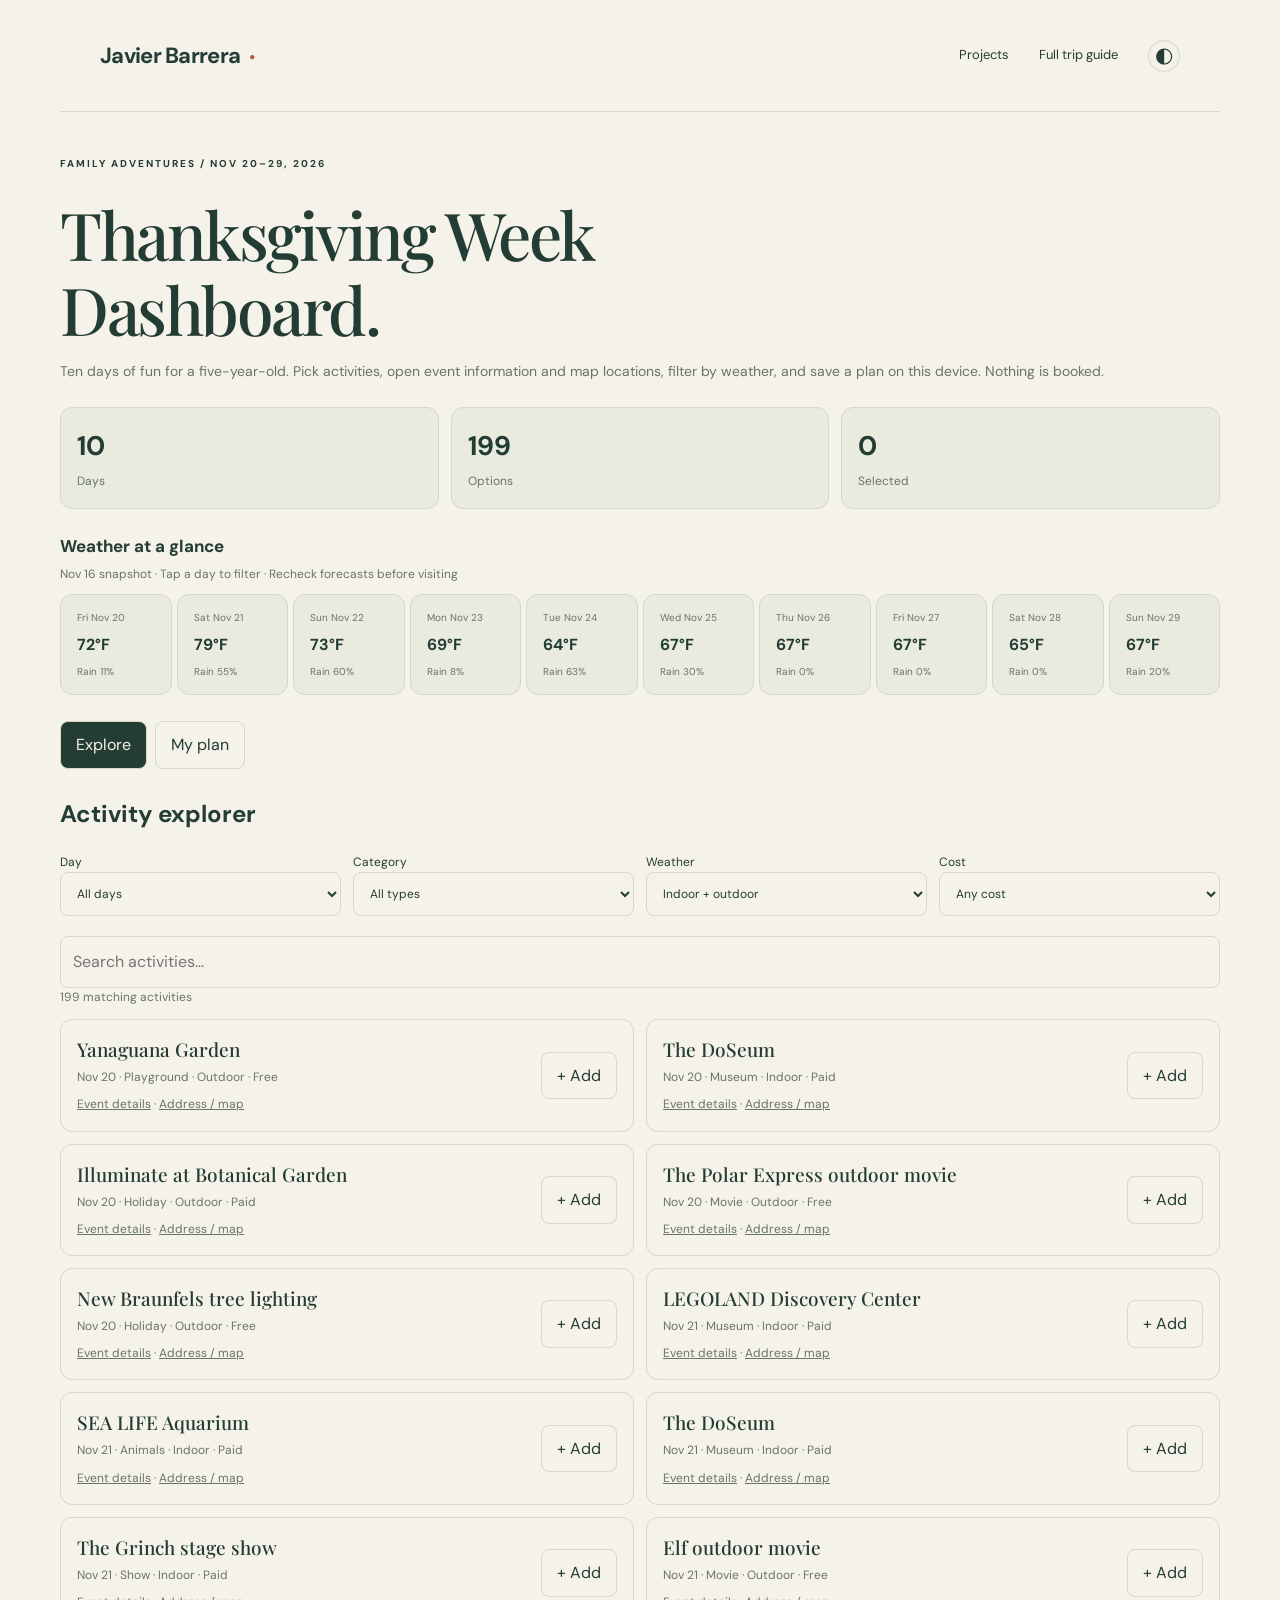
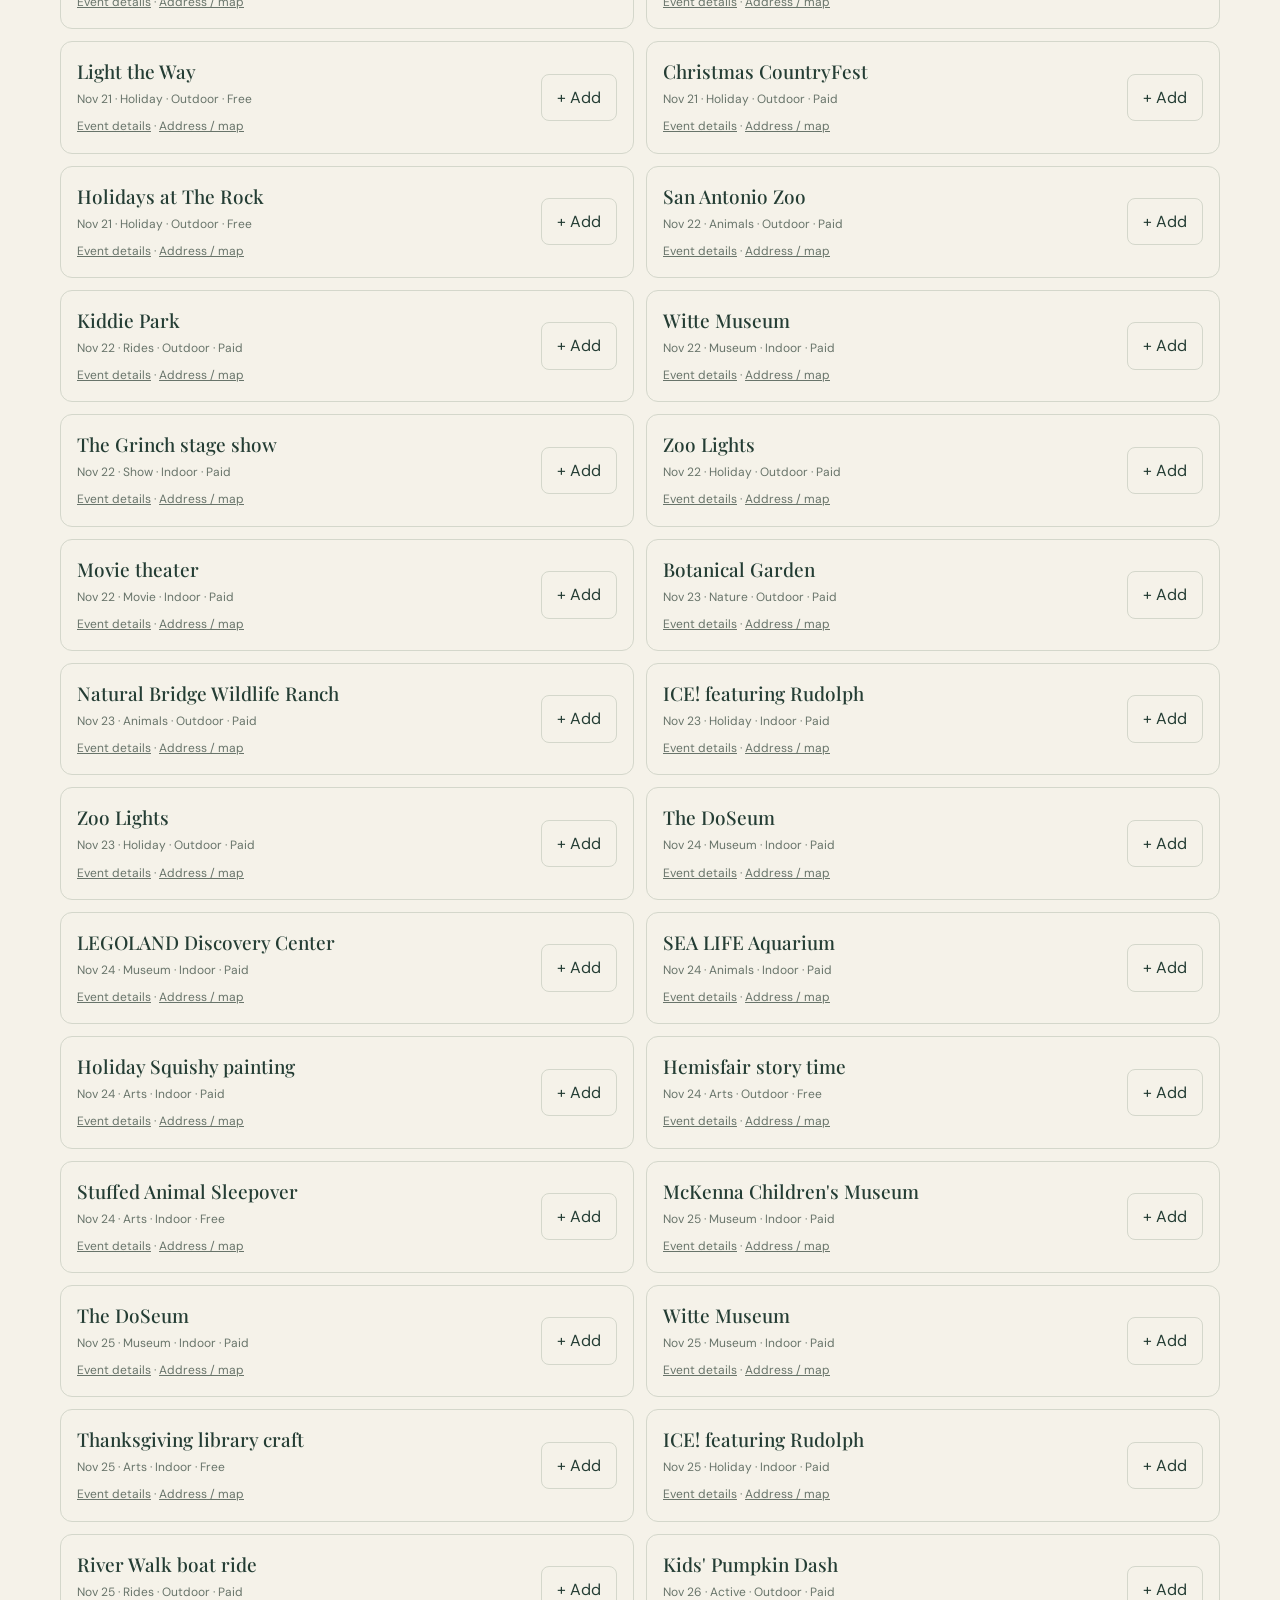
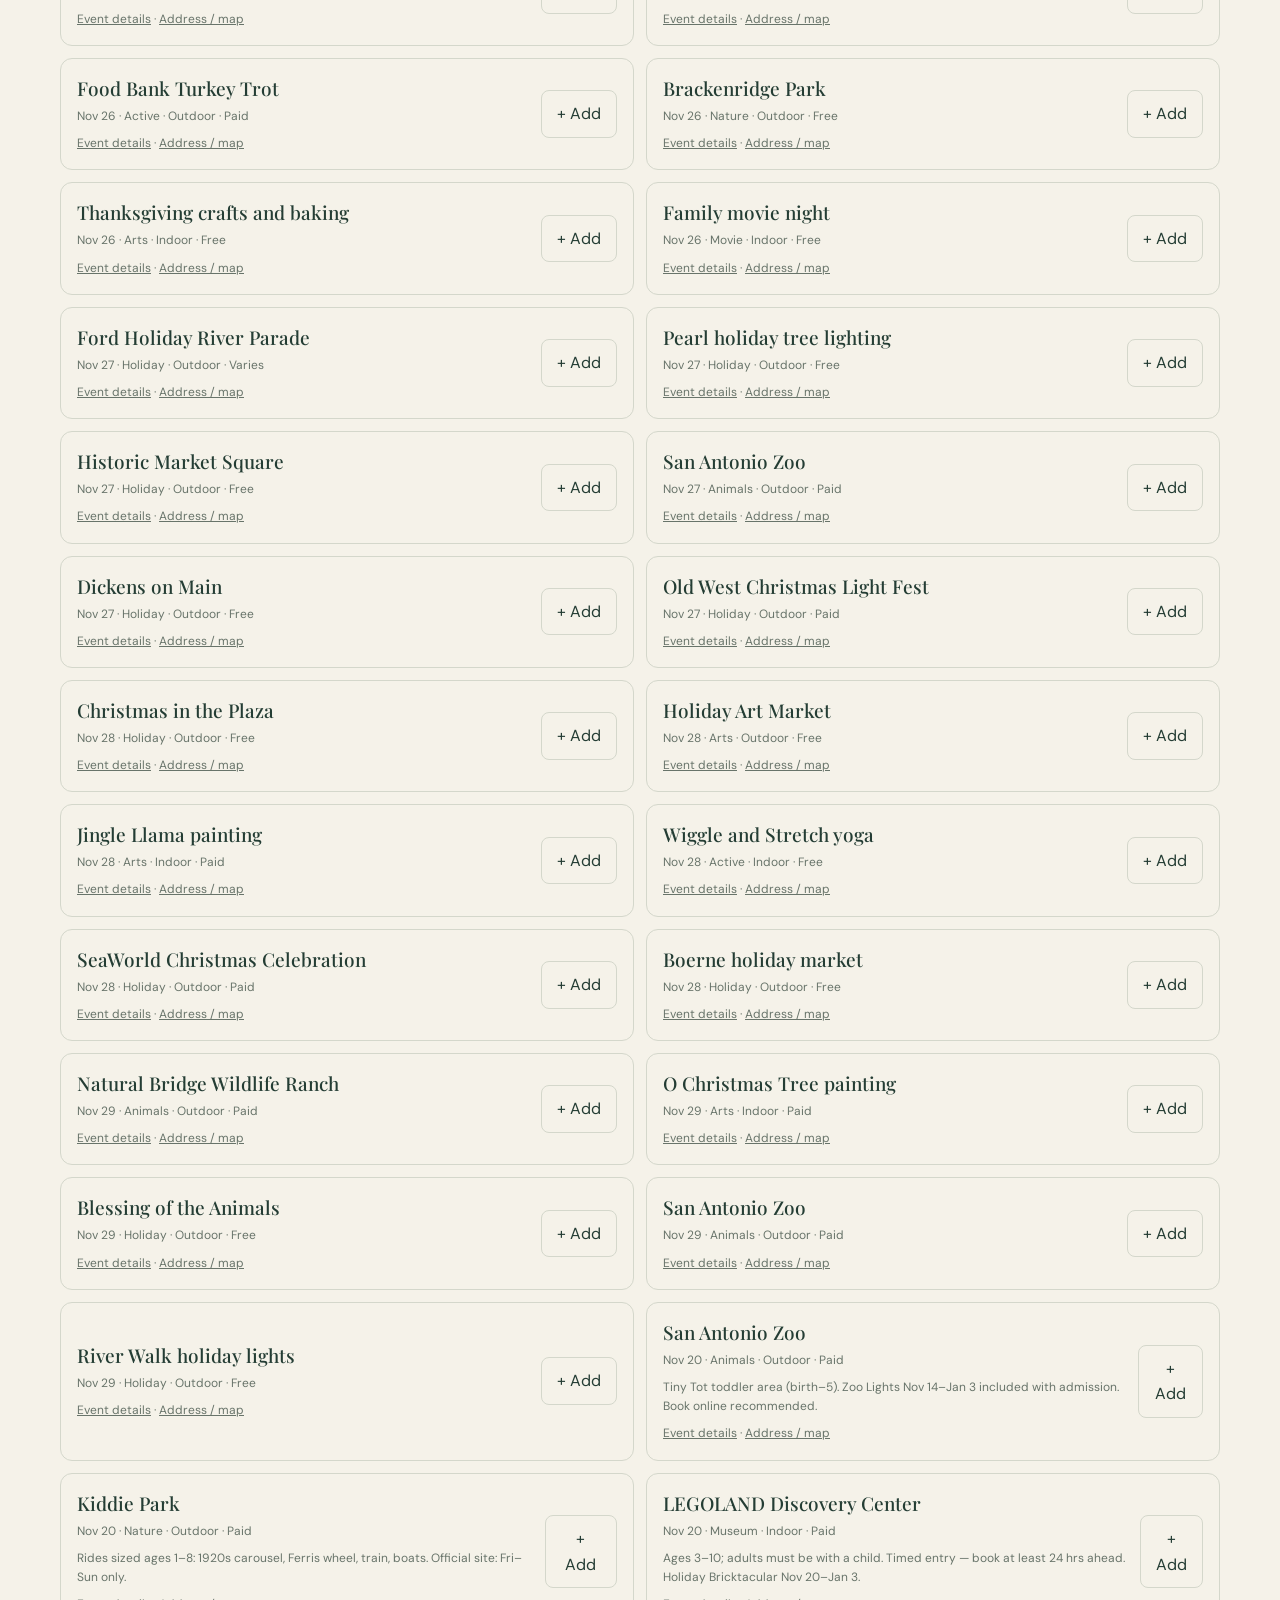
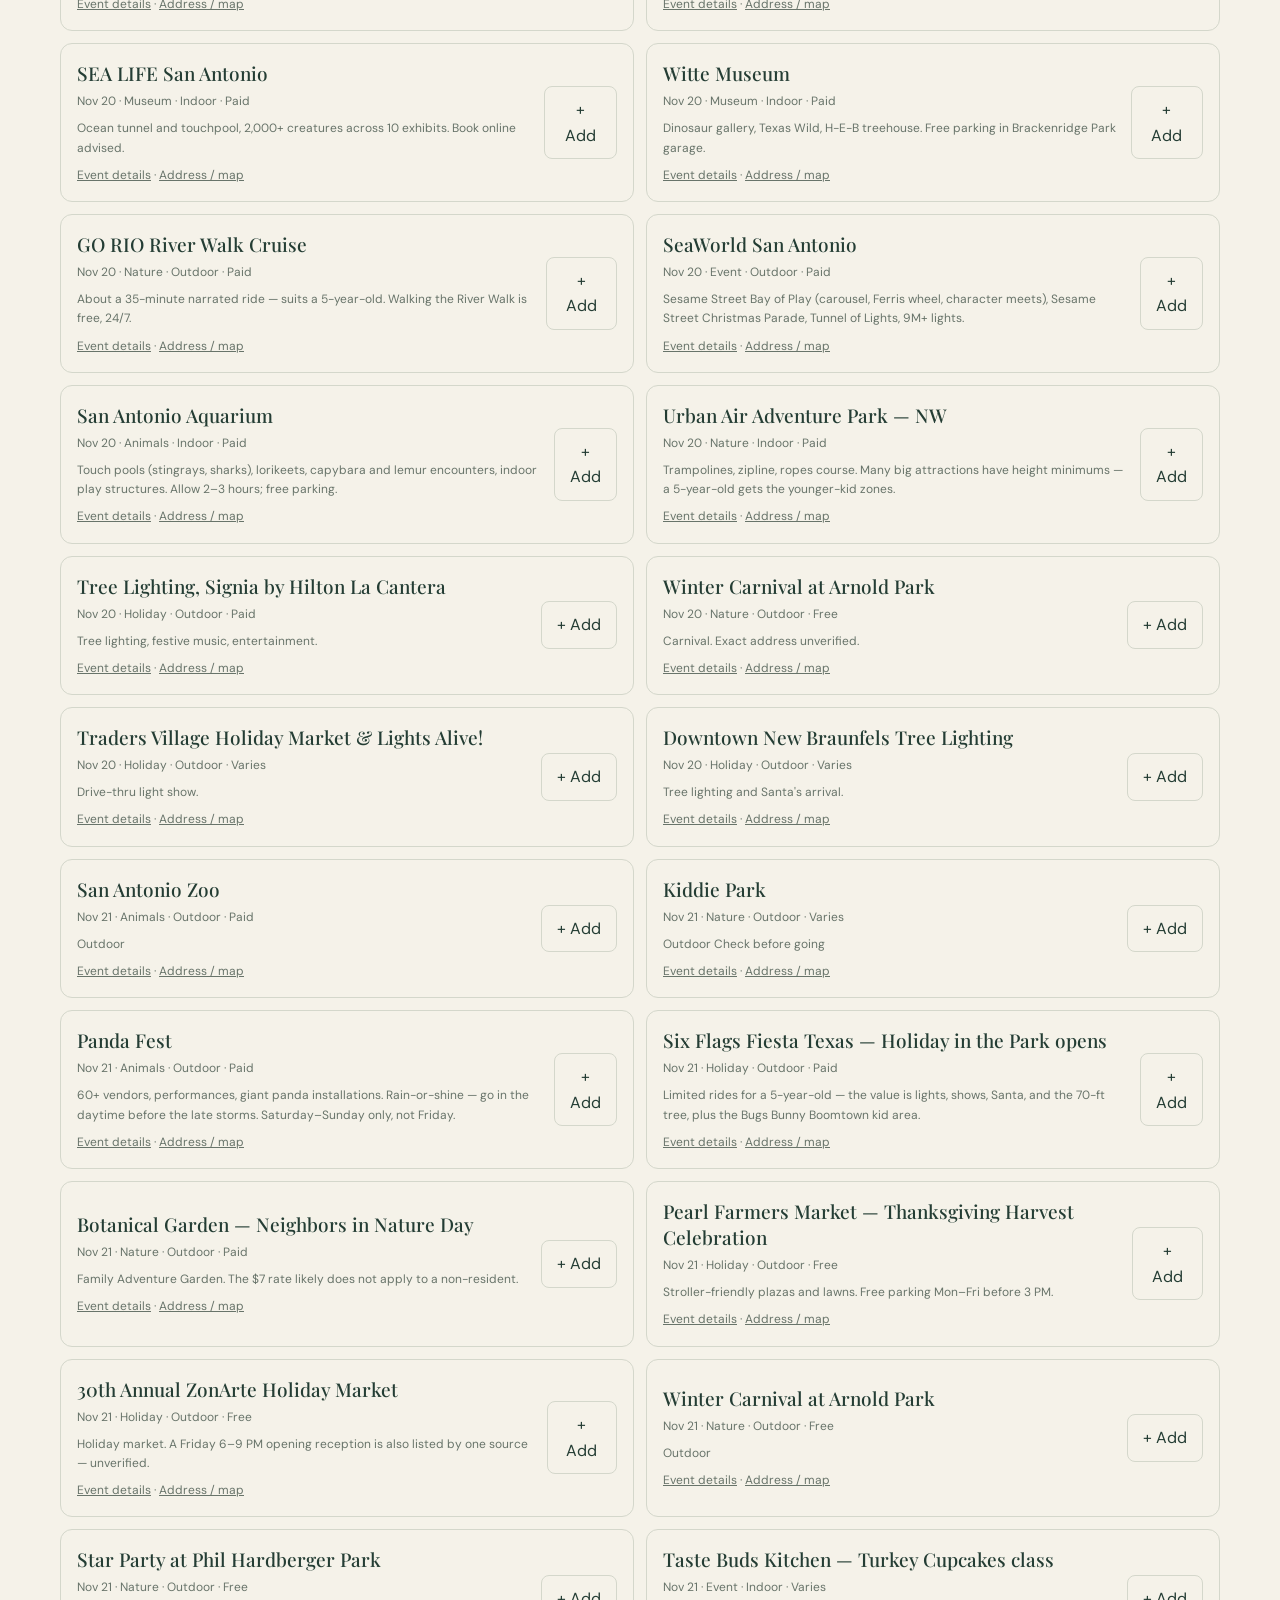
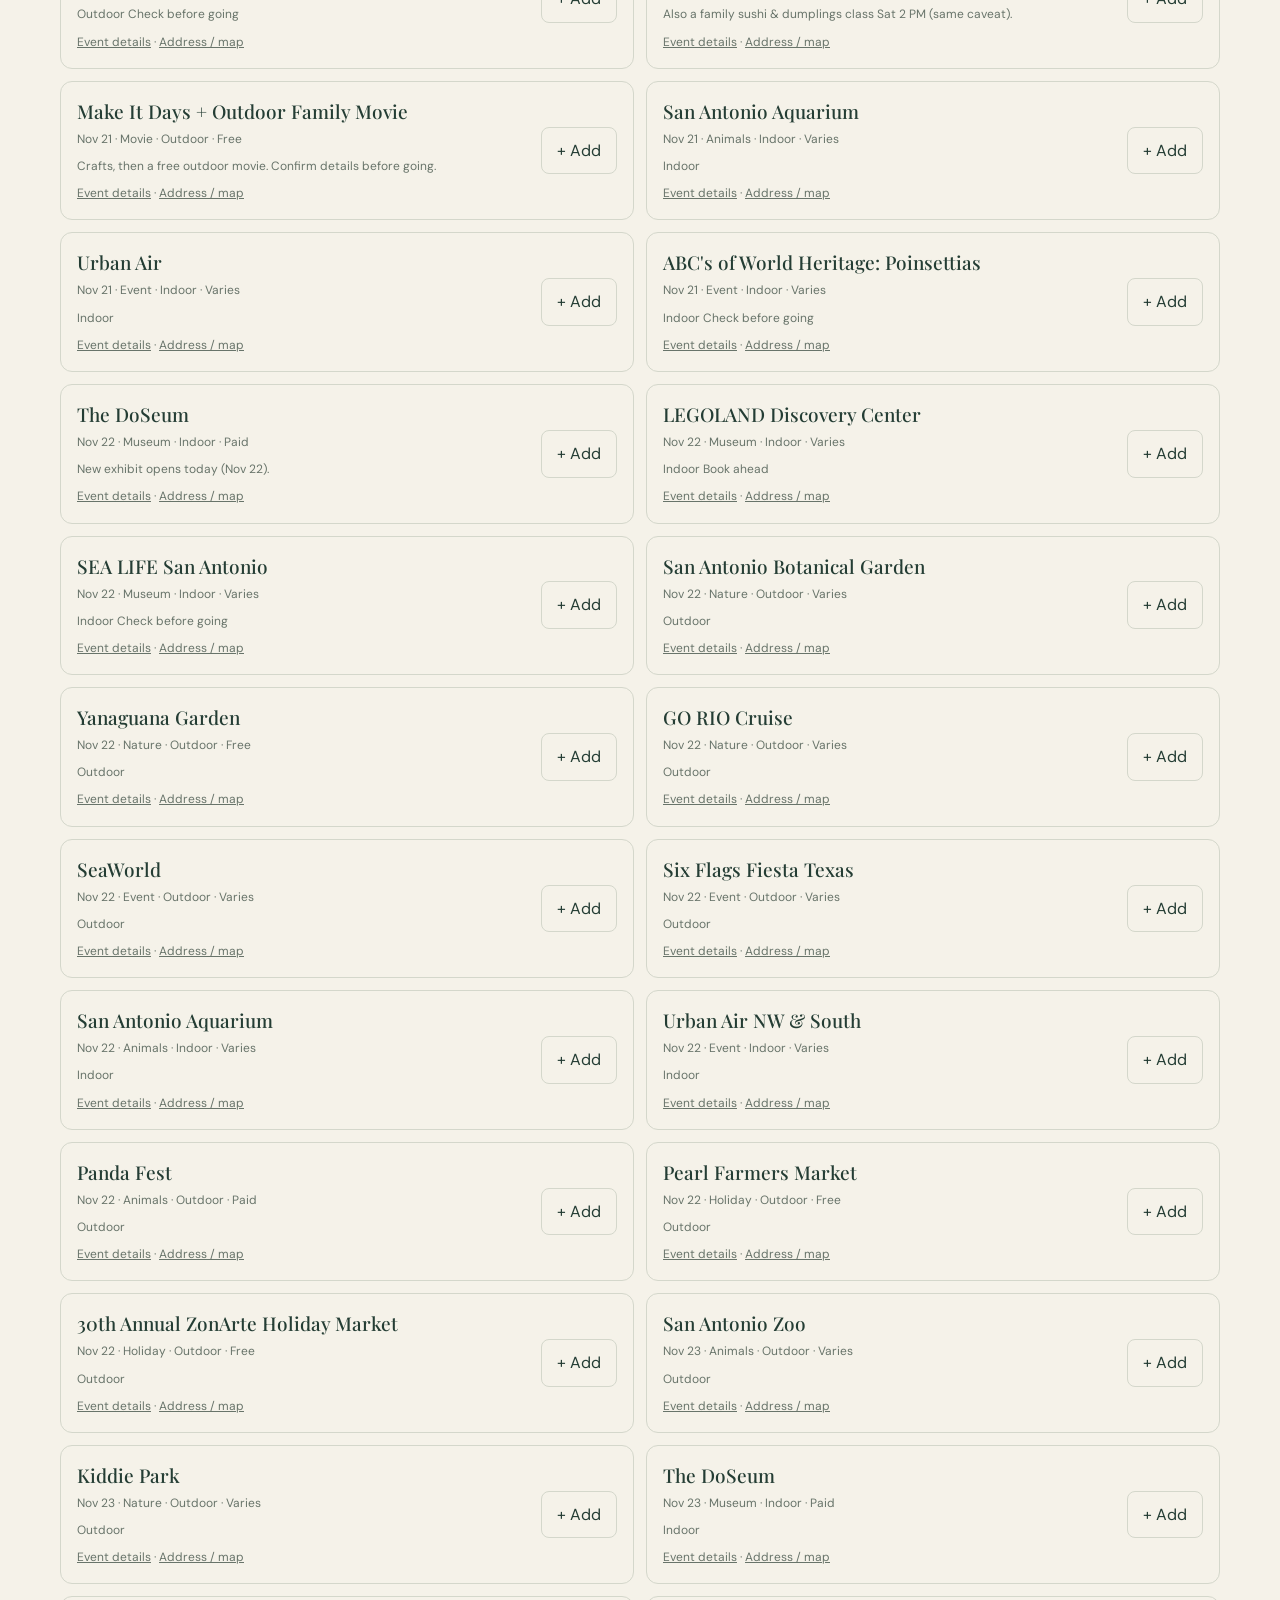
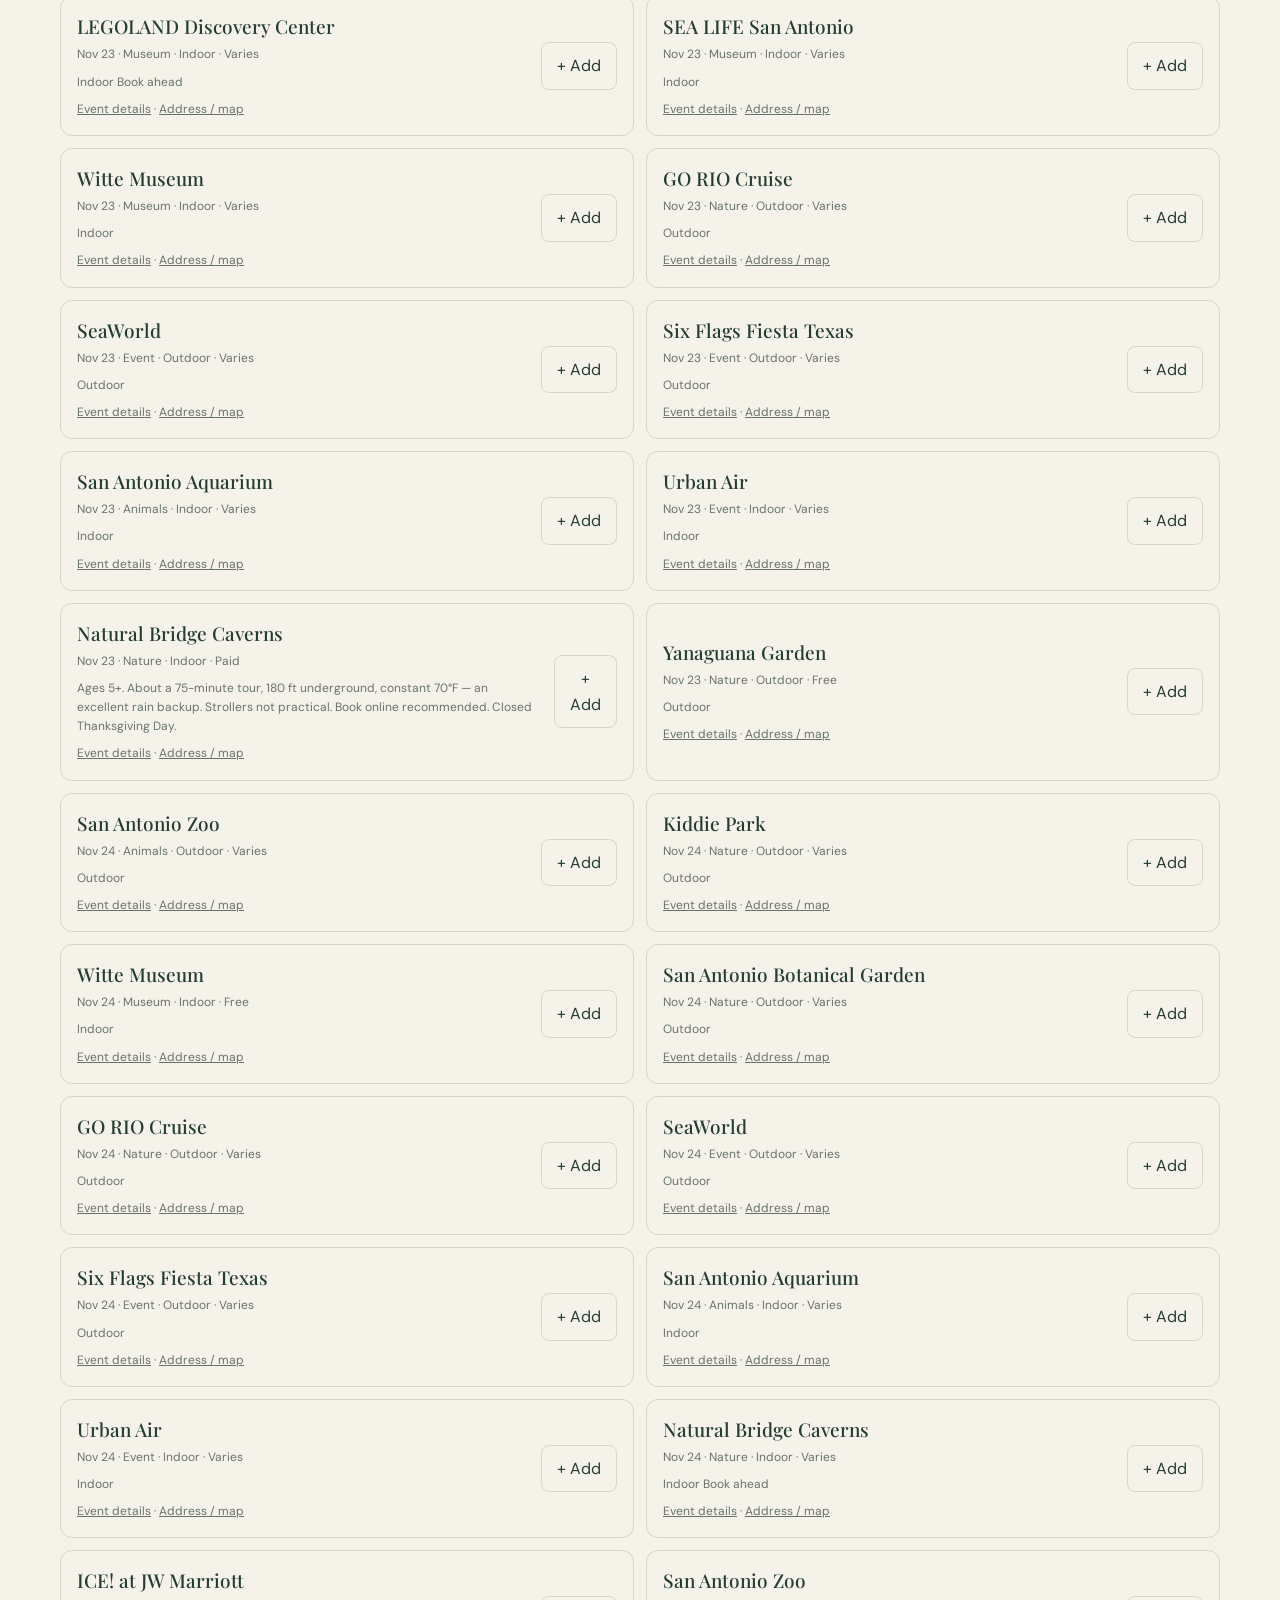
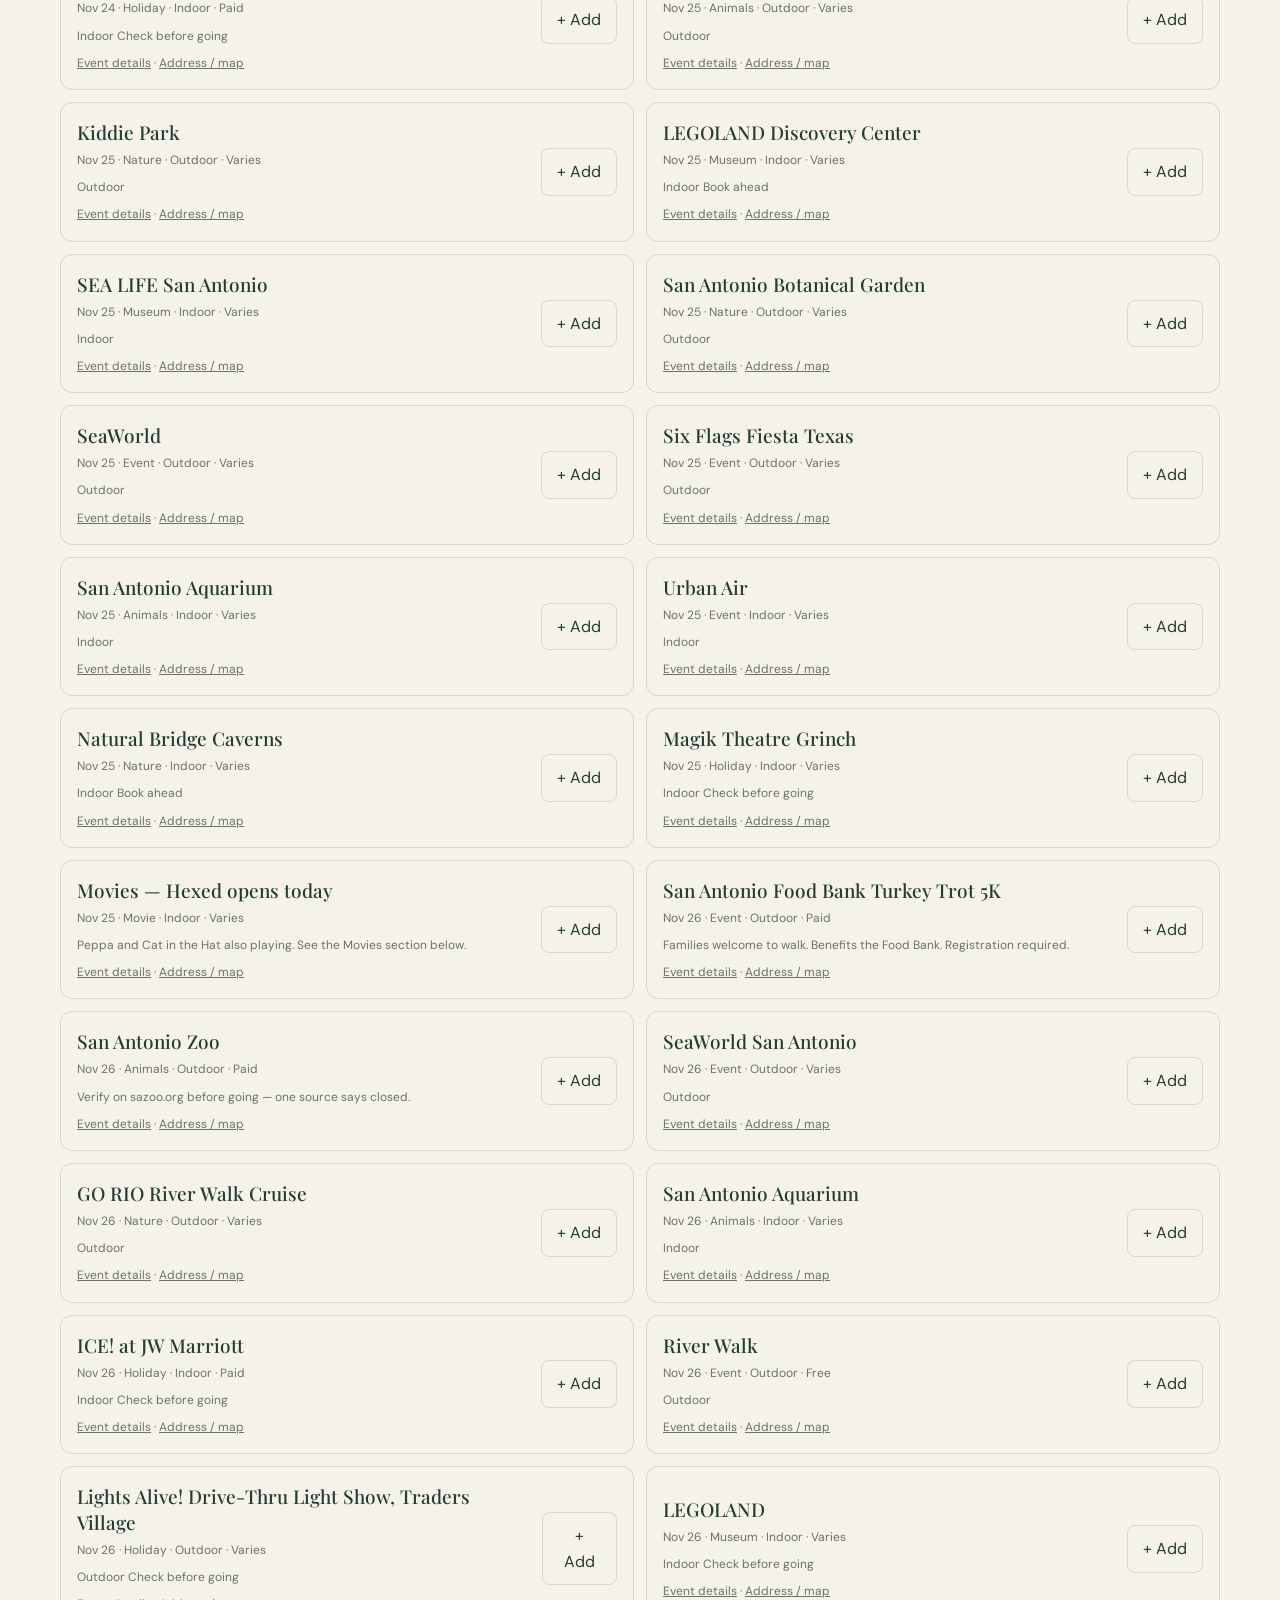
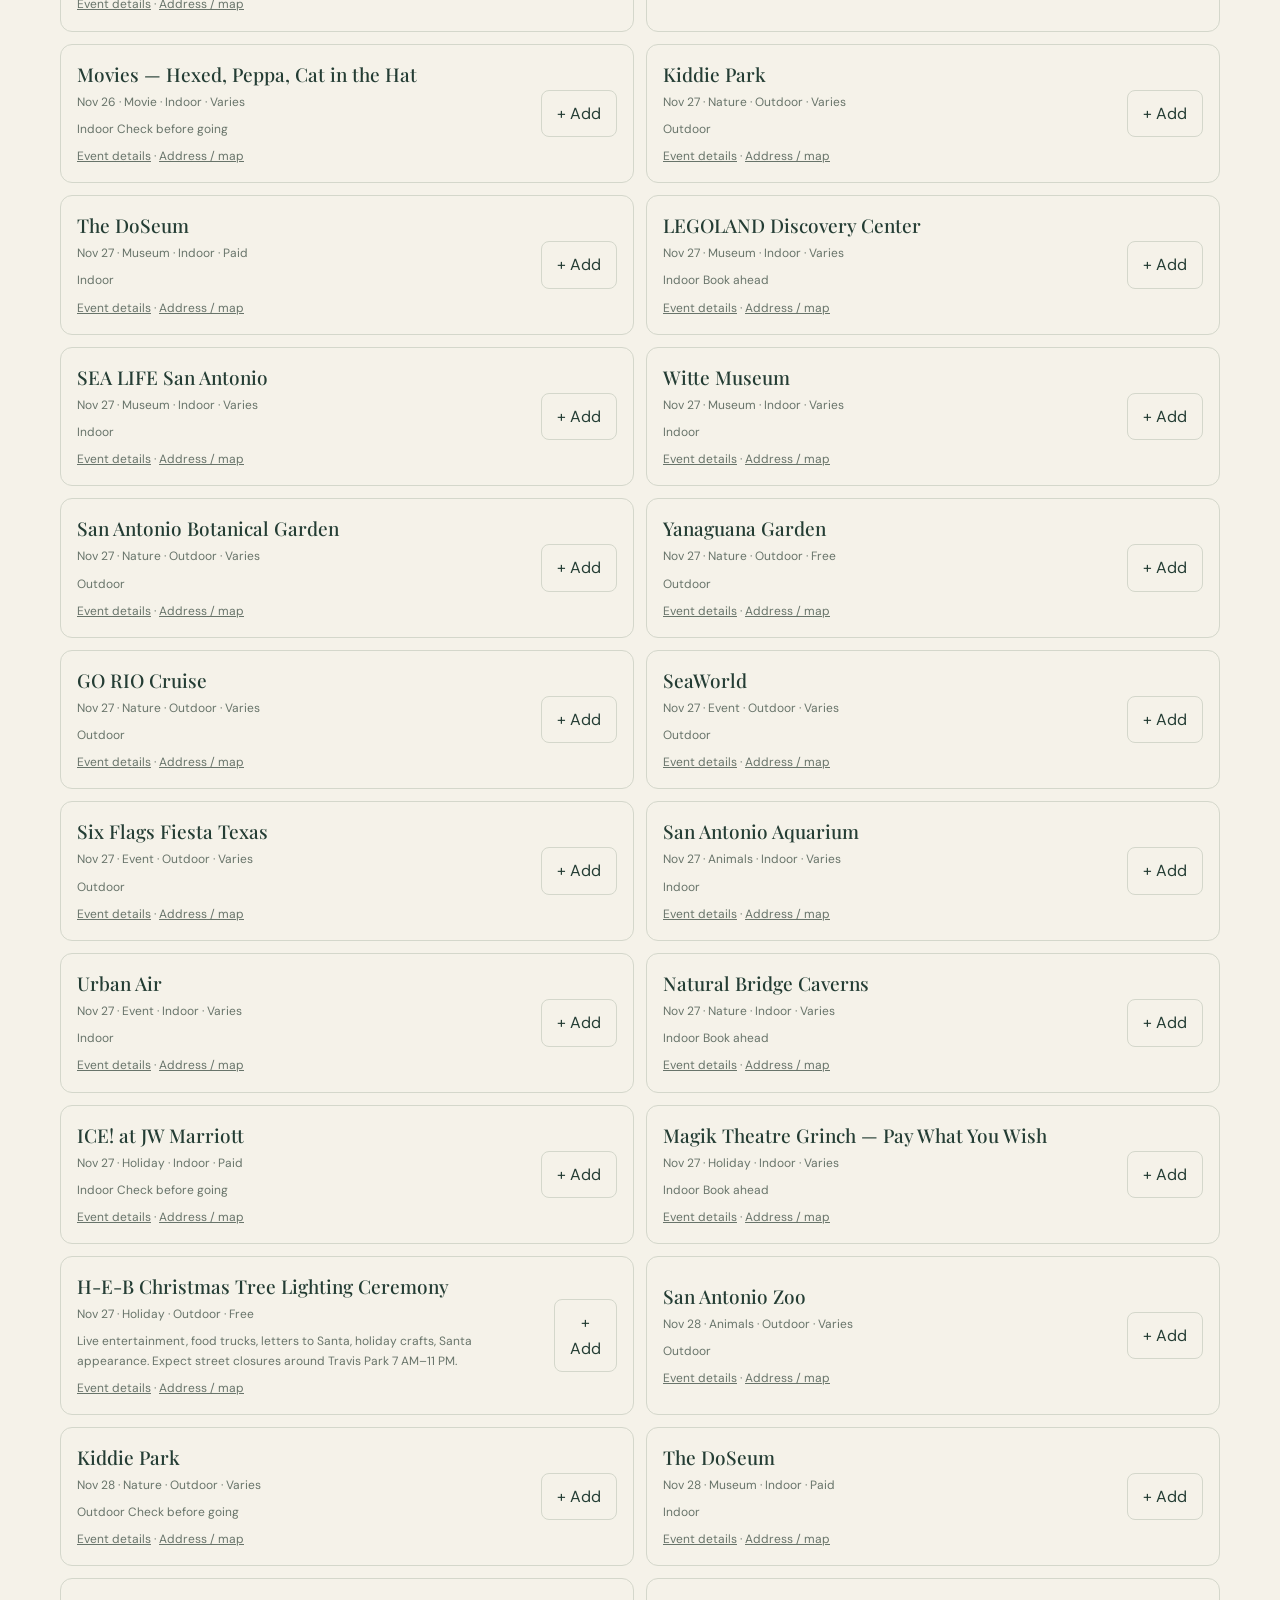
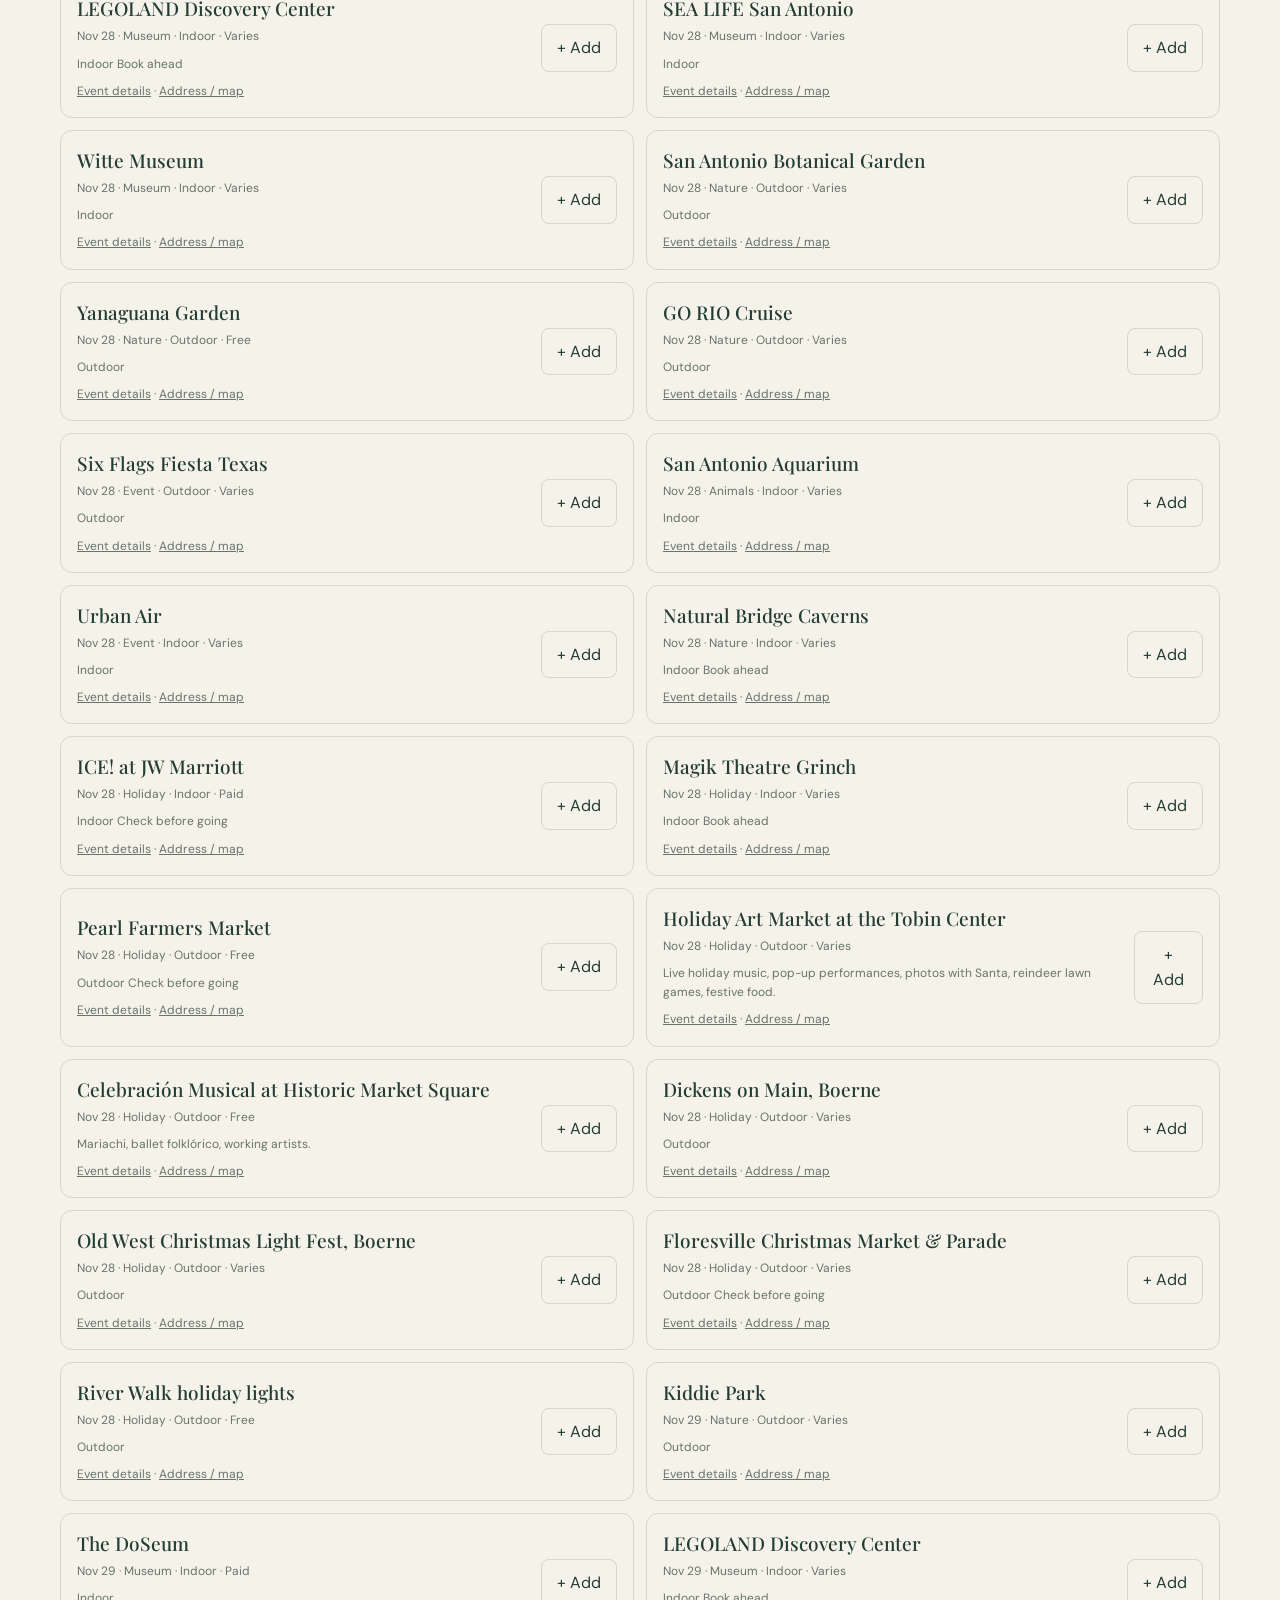
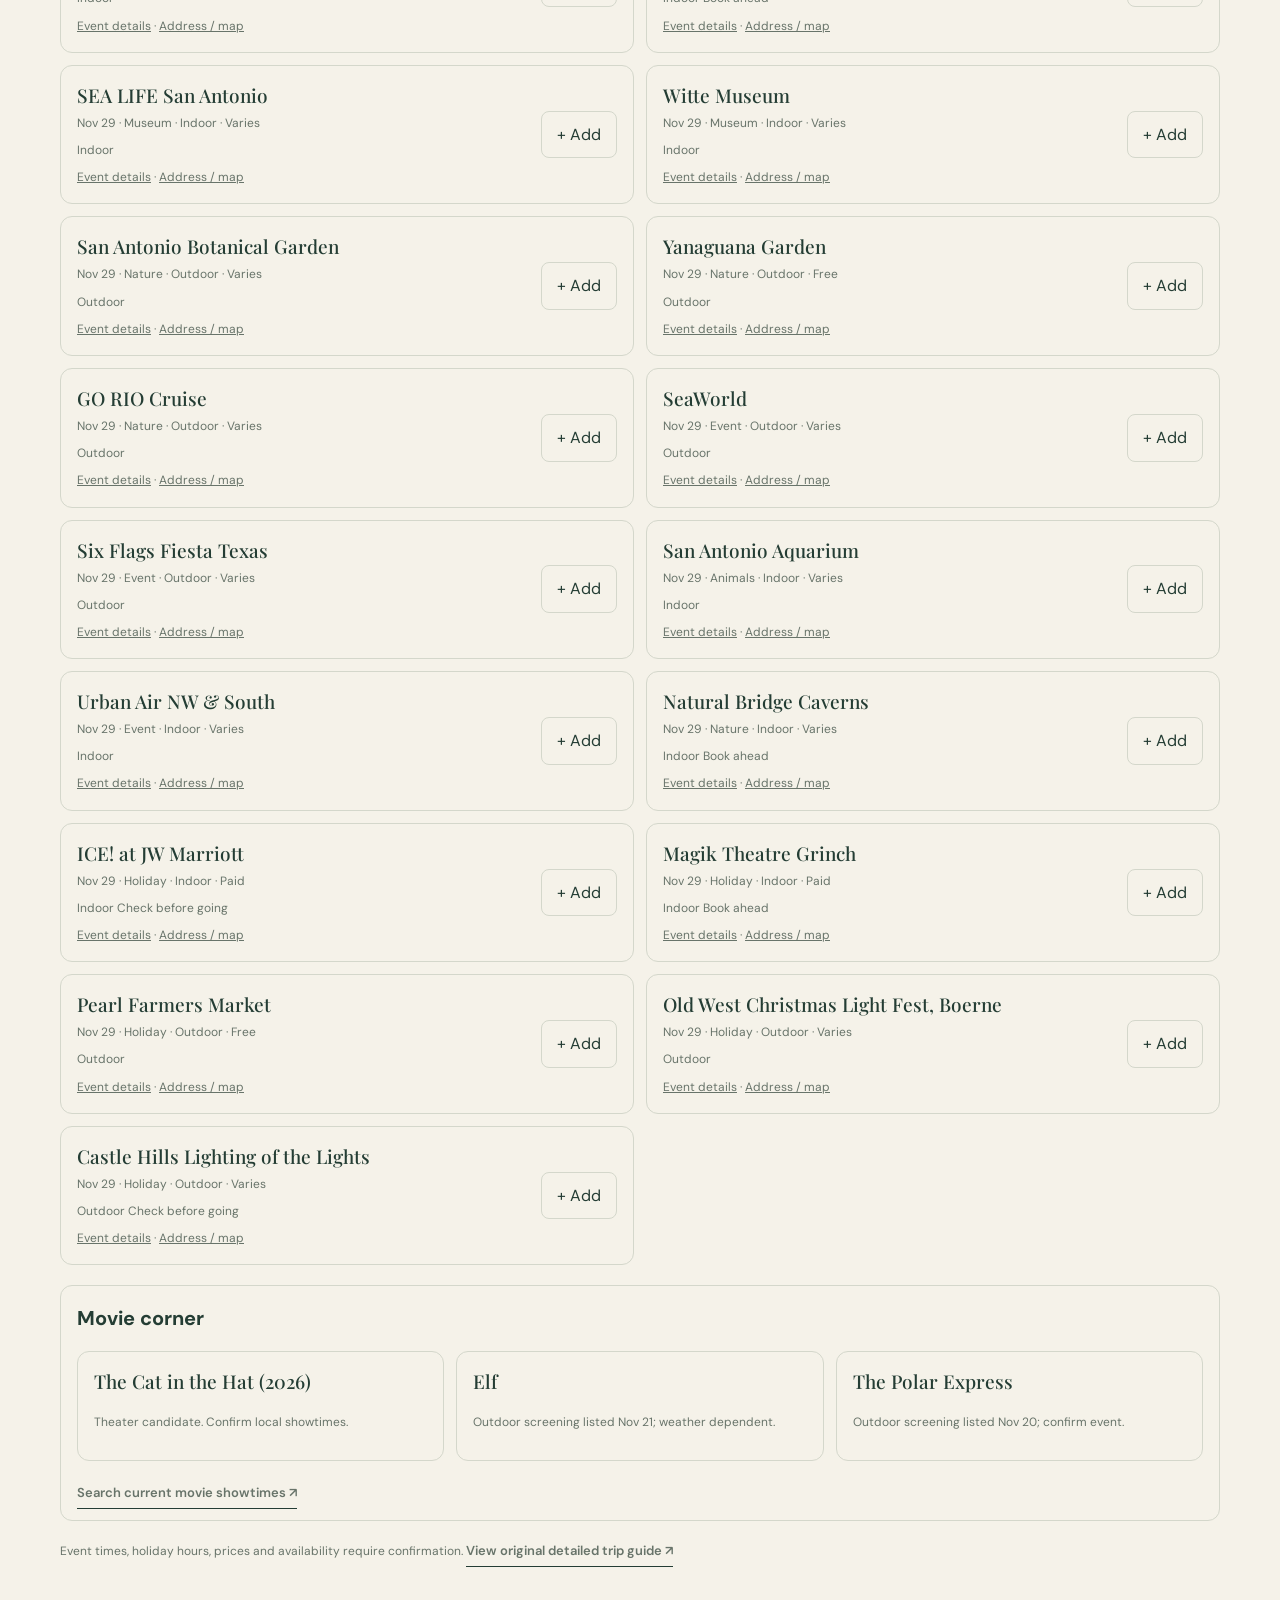
==== commit 8d20767c: "Rename Thanksgiving Week Dashboard and condense weather forecast layout" ====
--- a/san-antonio-dashboard.html
+++ b/san-antonio-dashboard.html
@@ -1,12 +1,12 @@
 <!doctype html>
-<html lang="en"><head><meta charset="utf-8"><meta name="viewport" content="width=device-width, initial-scale=1"><meta name="theme-color" content="#f5f2e9"><title>San Antonio Adventure Dashboard — Javier Barrera</title><link rel="stylesheet" href="style.css"><link rel="icon" href="favicon.svg" type="image/svg+xml">
+<html lang="en"><head><meta charset="utf-8"><meta name="viewport" content="width=device-width, initial-scale=1"><meta name="theme-color" content="#f5f2e9"><title>Thanksgiving Week Dashboard — Javier Barrera</title><link rel="stylesheet" href="style.css"><link rel="icon" href="favicon.svg" type="image/svg+xml">
 <style>
-.dashboard{padding:44px 0 90px}.dashboard h1{margin-bottom:14px}.sub{color:var(--muted);font-size:14px}.stats,.weather{display:grid;grid-template-columns:repeat(3,1fr);gap:12px;margin:24px 0}.weather{grid-template-columns:repeat(5,1fr)}.stat,.weather button,.panel,.activity{border:1px solid var(--line);border-radius:12px;padding:16px;background:var(--soft)}.stat strong{display:block;font-size:27px}.weather button{text-align:left;font-size:12px}.weather button.active{outline:2px solid var(--accent)}.weather b{display:block;font-size:16px;margin:8px 0}.weather span{color:var(--muted)}.controls{display:grid;grid-template-columns:repeat(4,1fr);gap:12px;margin:20px 0}select,input{width:100%;padding:12px;background:var(--paper);color:var(--ink);border:1px solid var(--line);border-radius:8px;font:inherit}label{font-size:12px}.activity-grid{display:grid;grid-template-columns:repeat(2,1fr);gap:12px}.activity{display:flex;align-items:center;justify-content:space-between;gap:14px;background:transparent}.activity h3{font:500 19px var(--serif);margin:0 0 6px}.activity p{font-size:12px;color:var(--muted);margin:0}.action,.tab{padding:10px 15px;border:1px solid var(--line);background:var(--paper);border-radius:8px}.action.selected,.tab.active{background:var(--ink);color:var(--paper)}.tabs{display:flex;gap:8px;margin:26px 0}.panel{margin:20px 0;background:transparent}.panel h2{font-size:20px}.movie-list{display:grid;grid-template-columns:repeat(3,1fr);gap:12px}.movie-list article{padding:16px;border:1px solid var(--line);border-radius:12px}.movie-list h3{font:500 19px var(--serif)}.toolbar{display:flex;gap:10px;flex-wrap:wrap;margin:20px 0}.toolbar button{padding:10px 14px;border:1px solid var(--line);border-radius:8px;background:var(--soft)}.muted{color:var(--muted);font-size:12px} [hidden]{display:none!important}
-@media(max-width:760px){.weather{grid-template-columns:repeat(2,1fr)}.controls{grid-template-columns:repeat(2,1fr)}.activity-grid,.movie-list{grid-template-columns:1fr}.stats{gap:6px}.stat{padding:10px}.stat strong{font-size:22px}}
+.dashboard{padding:44px 0 90px}.dashboard h1{margin-bottom:14px}.sub{color:var(--muted);font-size:14px}.stats,.weather{display:grid;grid-template-columns:repeat(3,1fr);gap:12px;margin:24px 0}.weather{grid-template-columns:repeat(10,minmax(0,1fr));gap:5px;margin:10px 0 16px}.weather button{padding:7px 4px;border-radius:7px;text-align:center}.weather b{font-size:14px;margin:2px 0}.weather span{font-size:10px;display:block;line-height:1.3}.stat,.weather button,.panel,.activity{border:1px solid var(--line);border-radius:12px;padding:16px;background:var(--soft)}.stat strong{display:block;font-size:27px}.weather button{text-align:left;font-size:12px}.weather button.active{outline:2px solid var(--accent)}.weather b{display:block;font-size:16px;margin:8px 0}.weather span{color:var(--muted)}.controls{display:grid;grid-template-columns:repeat(4,1fr);gap:12px;margin:20px 0}select,input{width:100%;padding:12px;background:var(--paper);color:var(--ink);border:1px solid var(--line);border-radius:8px;font:inherit}label{font-size:12px}.activity-grid{display:grid;grid-template-columns:repeat(2,1fr);gap:12px}.activity{display:flex;align-items:center;justify-content:space-between;gap:14px;background:transparent}.activity h3{font:500 19px var(--serif);margin:0 0 6px}.activity p{font-size:12px;color:var(--muted);margin:0}.action,.tab{padding:10px 15px;border:1px solid var(--line);background:var(--paper);border-radius:8px}.action.selected,.tab.active{background:var(--ink);color:var(--paper)}.tabs{display:flex;gap:8px;margin:26px 0}.panel{margin:20px 0;background:transparent}.panel h2{font-size:20px}.movie-list{display:grid;grid-template-columns:repeat(3,1fr);gap:12px}.movie-list article{padding:16px;border:1px solid var(--line);border-radius:12px}.movie-list h3{font:500 19px var(--serif)}.toolbar{display:flex;gap:10px;flex-wrap:wrap;margin:20px 0}.toolbar button{padding:10px 14px;border:1px solid var(--line);border-radius:8px;background:var(--soft)}.muted{color:var(--muted);font-size:12px} [hidden]{display:none!important}
+@media(max-width:760px){.weather{grid-template-columns:repeat(5,minmax(0,1fr))}.controls{grid-template-columns:repeat(2,1fr)}.activity-grid,.movie-list{grid-template-columns:1fr}.stats{gap:6px}.stat{padding:10px}.stat strong{font-size:22px}}
 </style></head><body><a class="skip" href="#main">Skip to content</a><header class="wrap header"><a class="wordmark" href="index.html">Javier Barrera<span class="dot">●</span></a><nav aria-label="Main"><a href="index.html#projects">Projects</a><a href="san-antonio-trip.html">Full trip guide</a><button id="theme" type="button" aria-label="Switch color theme">◐</button></nav></header>
-<main class="wrap dashboard" id="main"><p class="eyebrow">FAMILY ADVENTURES / NOV 20–29, 2026</p><h1>San Antonio<br>Adventure Dashboard.</h1><p class="sub">Ten days of fun for a five-year-old. Pick activities, open event information and map locations, filter by weather, and save a plan on this device. Nothing is booked.</p>
+<main class="wrap dashboard" id="main"><p class="eyebrow">FAMILY ADVENTURES / NOV 20–29, 2026</p><h1>Thanksgiving Week<br>Dashboard.</h1><p class="sub">Ten days of fun for a five-year-old. Pick activities, open event information and map locations, filter by weather, and save a plan on this device. Nothing is booked.</p>
 <div class="stats"><div class="stat"><strong>10</strong><span class="muted">Days</span></div><div class="stat"><strong id="total">0</strong><span class="muted">Options</span></div><div class="stat"><strong id="picked">0</strong><span class="muted">Selected</span></div></div>
-<section aria-label="Weather"><h2>Weather outlook</h2><p class="muted">Forecast snapshot from Nov 16; especially uncertain for later dates. Tap a date to filter.</p><div class="weather" id="weather"></div></section>
+<section aria-label="Weather"><h2 style="font-size:17px;margin-bottom:4px">Weather at a glance</h2><p class="muted" style="margin:0">Nov 16 snapshot · Tap a day to filter · Recheck forecasts before visiting</p><div class="weather" id="weather"></div></section>
 <div class="tabs"><button class="tab active" data-tab="explore">Explore</button><button class="tab" data-tab="plan">My plan</button></div>
 <section id="explore"><h2>Activity explorer</h2><div class="controls"><label>Day<select id="day"><option value="">All days</option></select></label><label>Category<select id="category"><option value="">All types</option></select></label><label>Weather<select id="setting"><option value="">Indoor + outdoor</option><option>Indoor</option><option>Outdoor</option></select></label><label>Cost<select id="cost"><option value="">Any cost</option><option>Free</option><option>Paid</option><option>Varies</option></select></label></div><input id="search" aria-label="Search activities" placeholder="Search activities..."><p class="muted" id="count"></p><div class="activity-grid" id="results"></div></section>
 <section id="plan" hidden><h2>My selected activities</h2><p class="muted">Saved automatically on this browser only. Export a copy to keep or share.</p><div class="toolbar"><button id="copy">Copy itinerary</button><button id="download">Download text</button><button id="clear">Clear selections</button></div><div class="activity-grid" id="selected"></div></section>
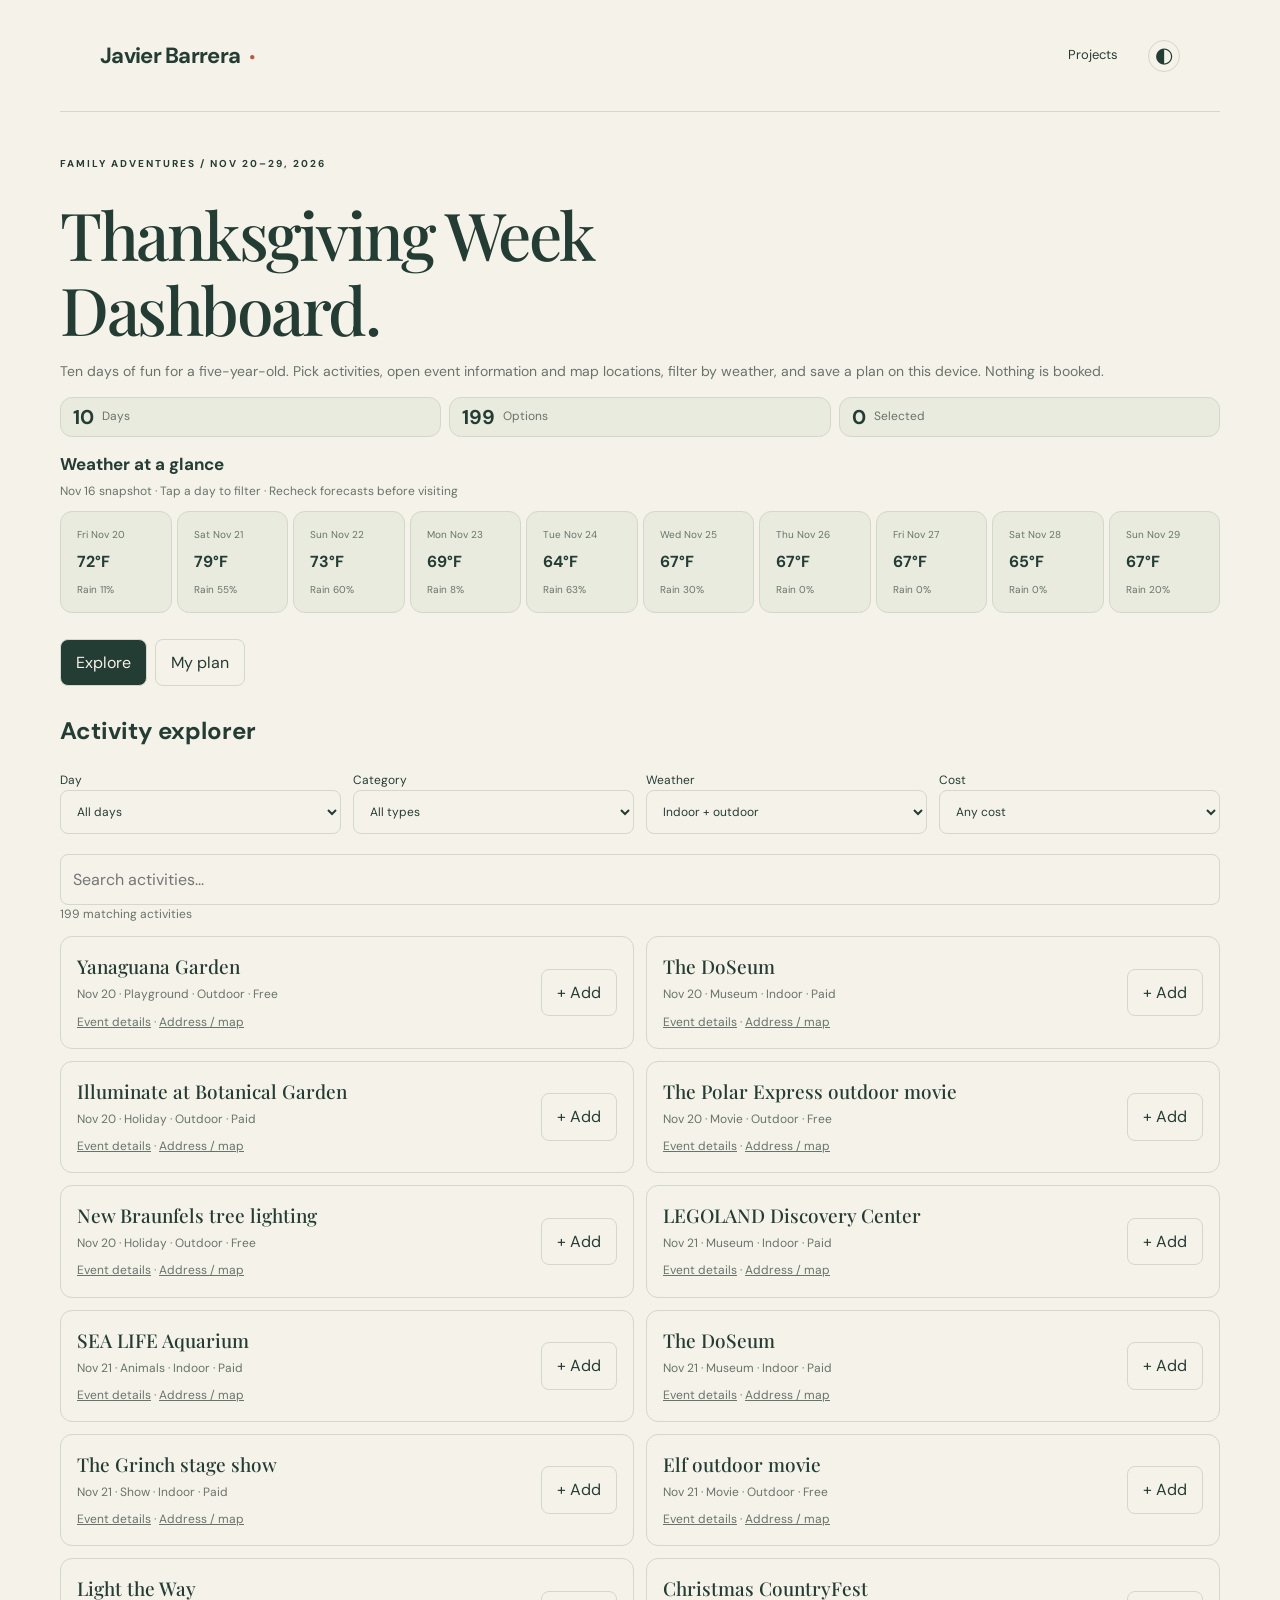
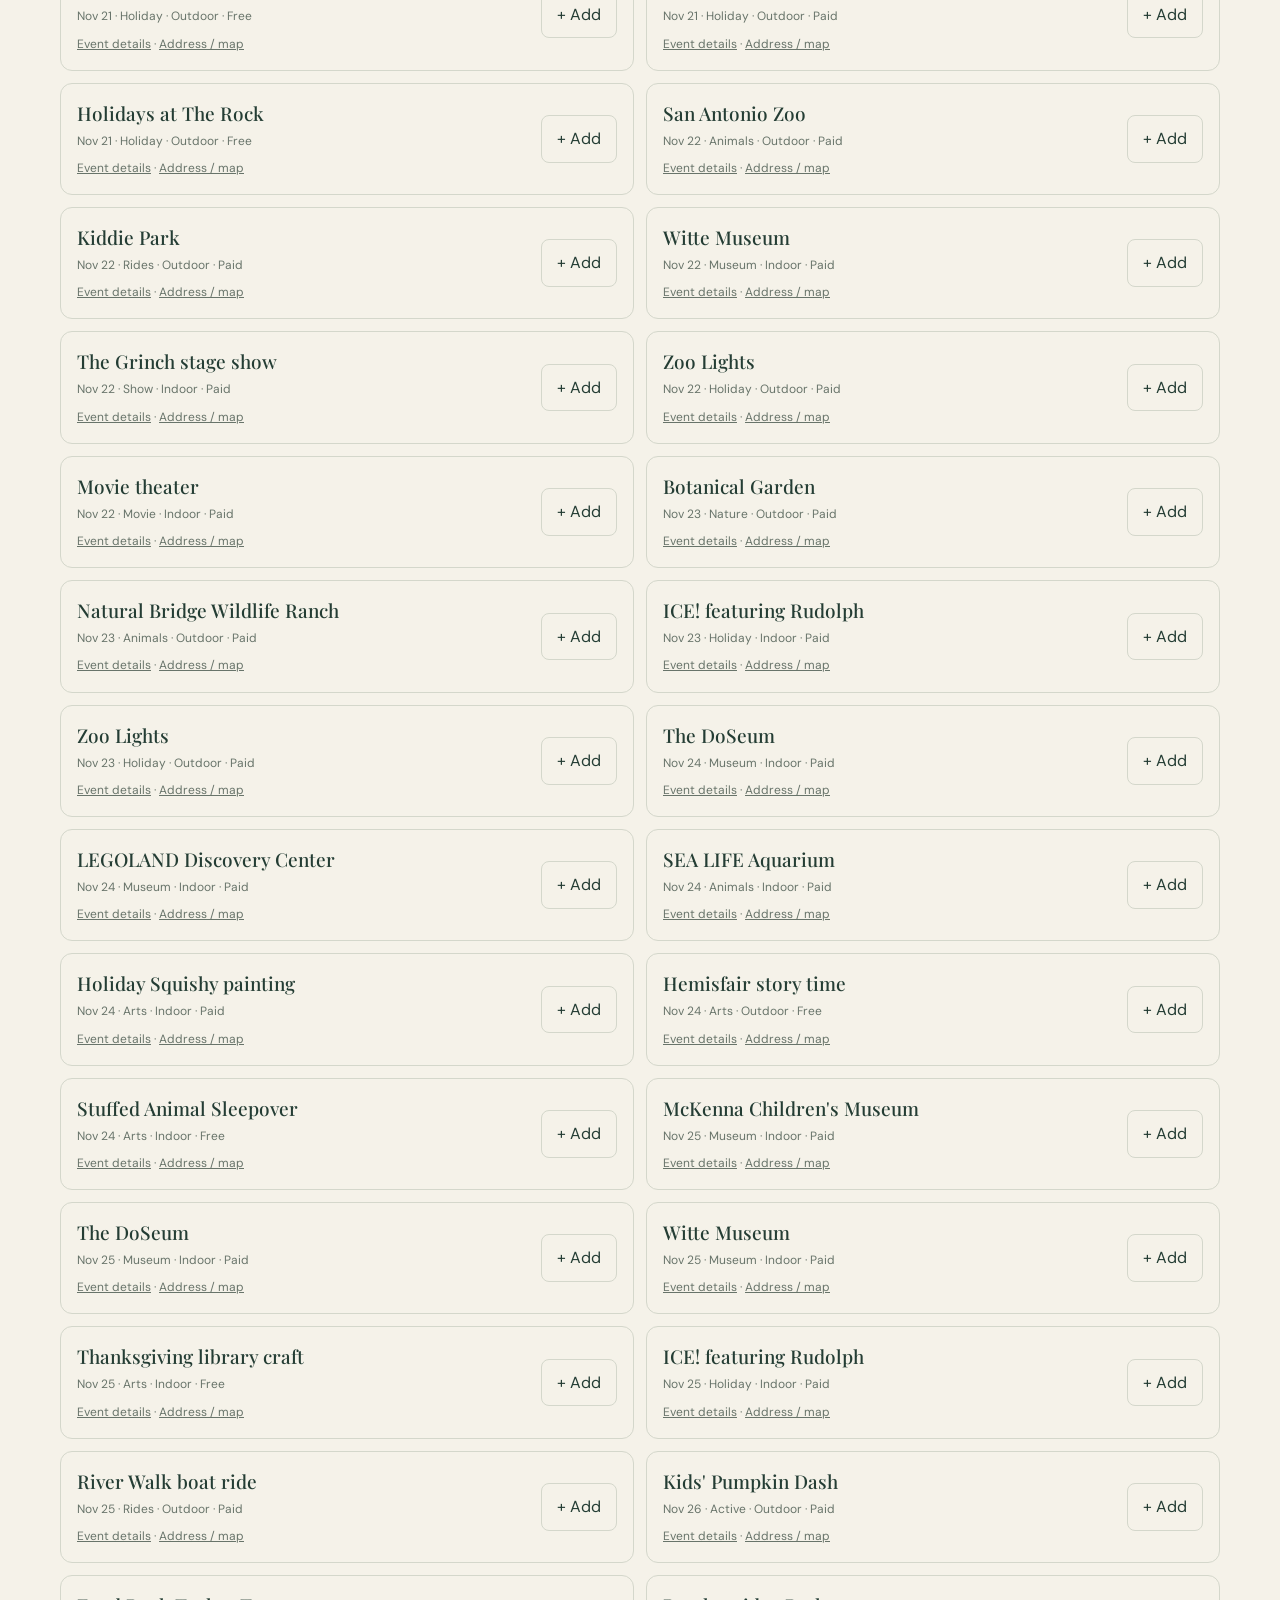
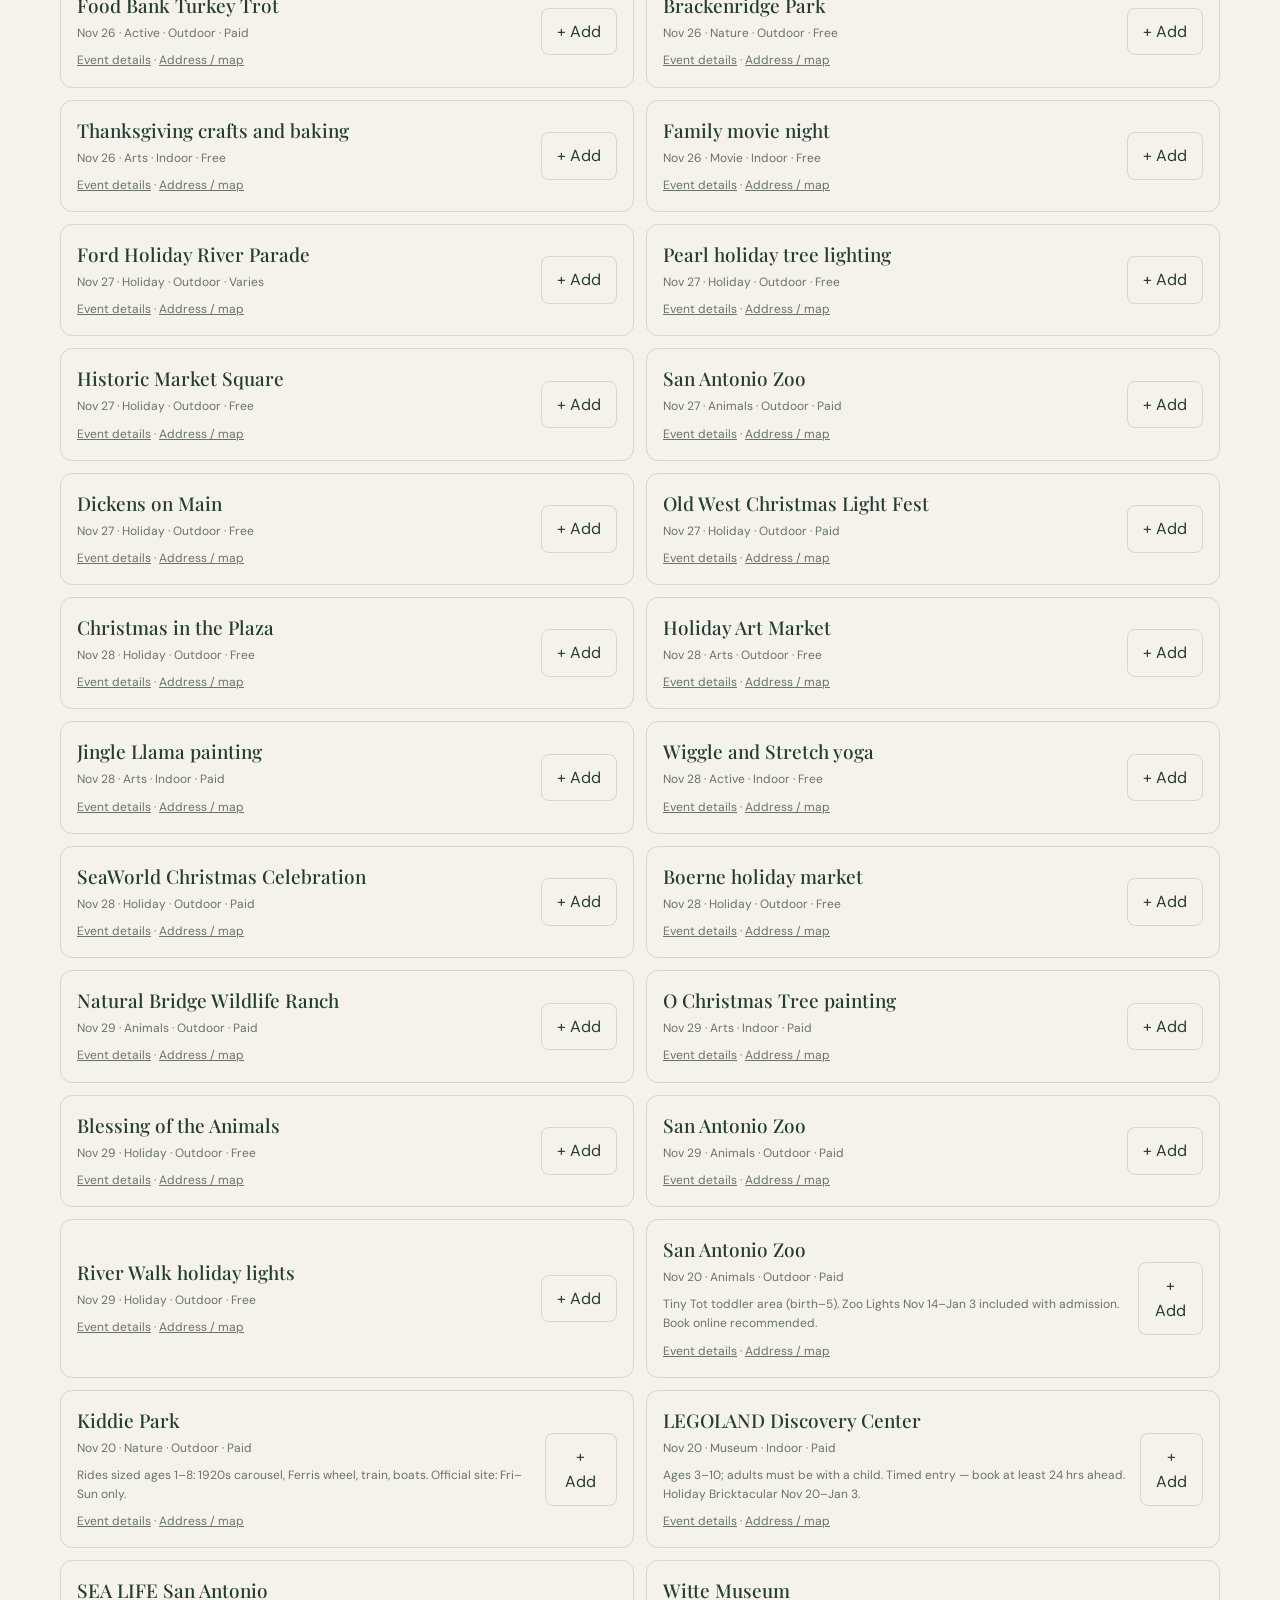
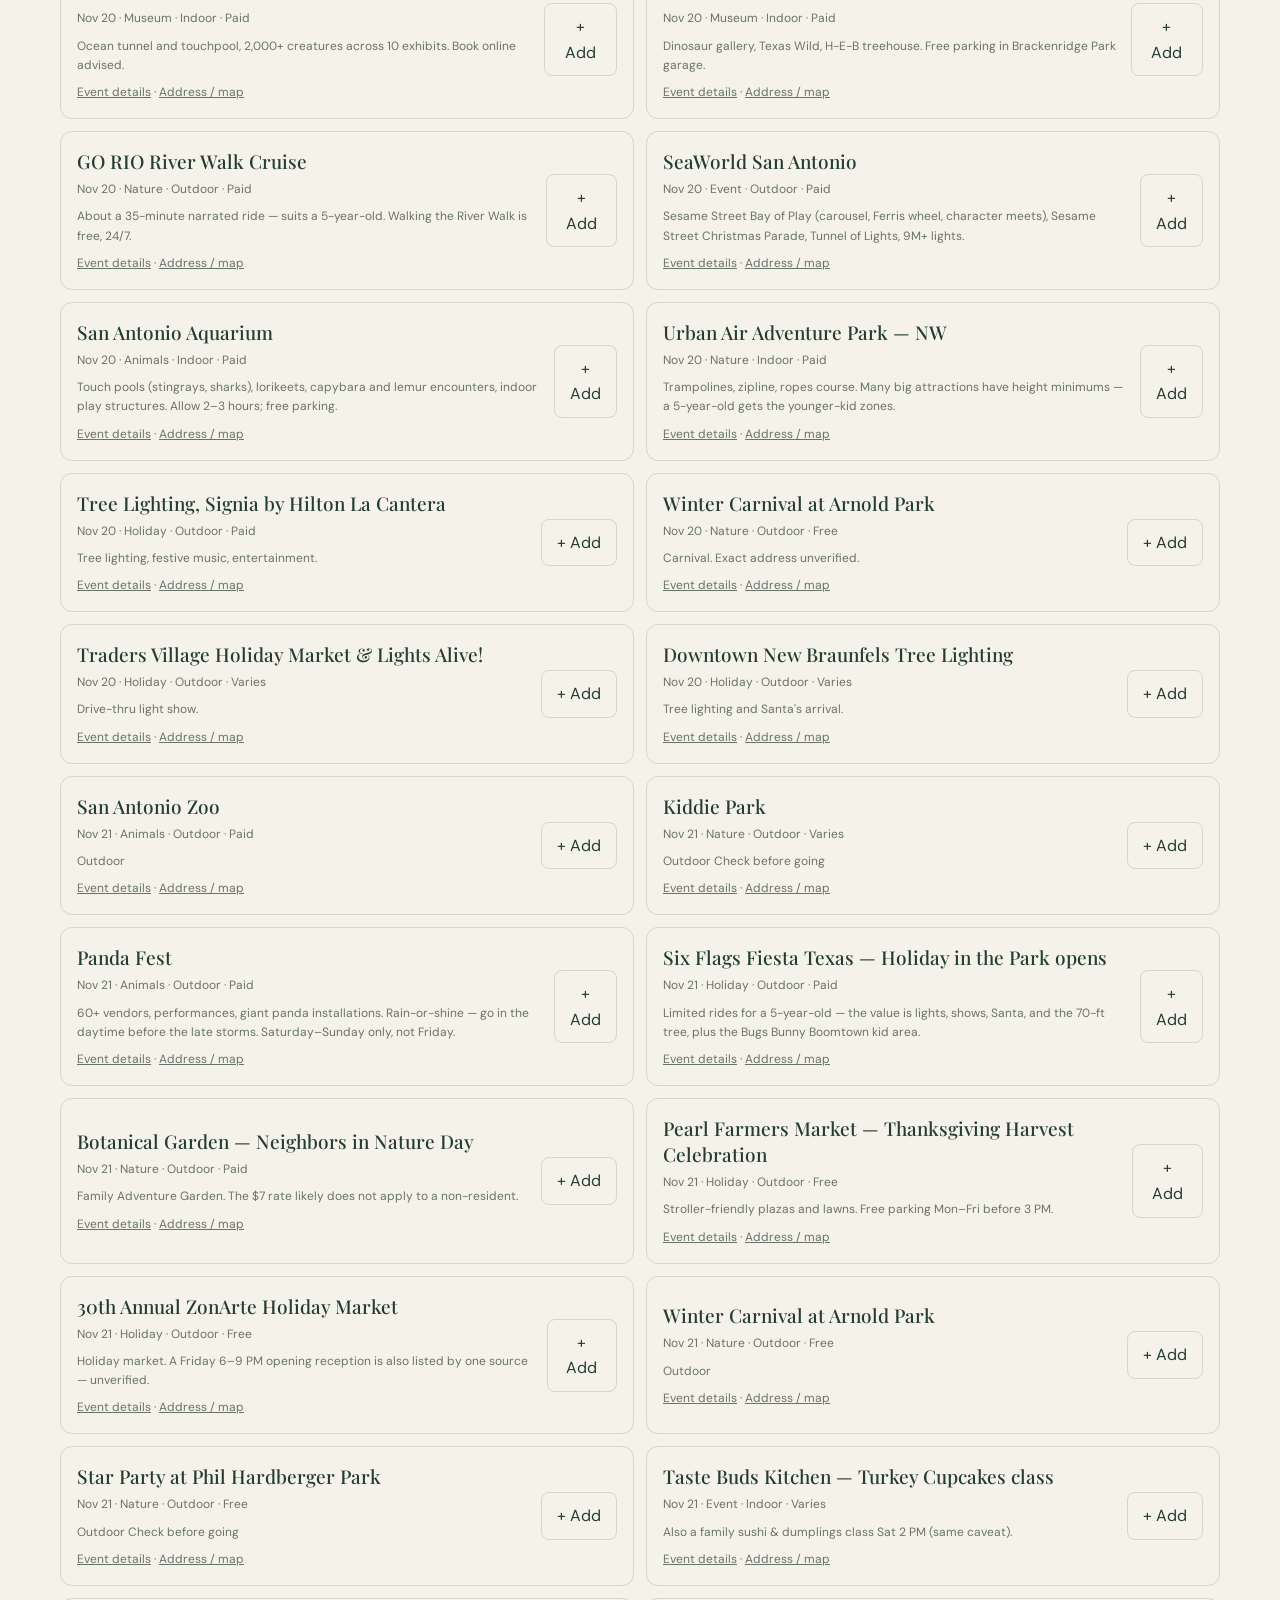
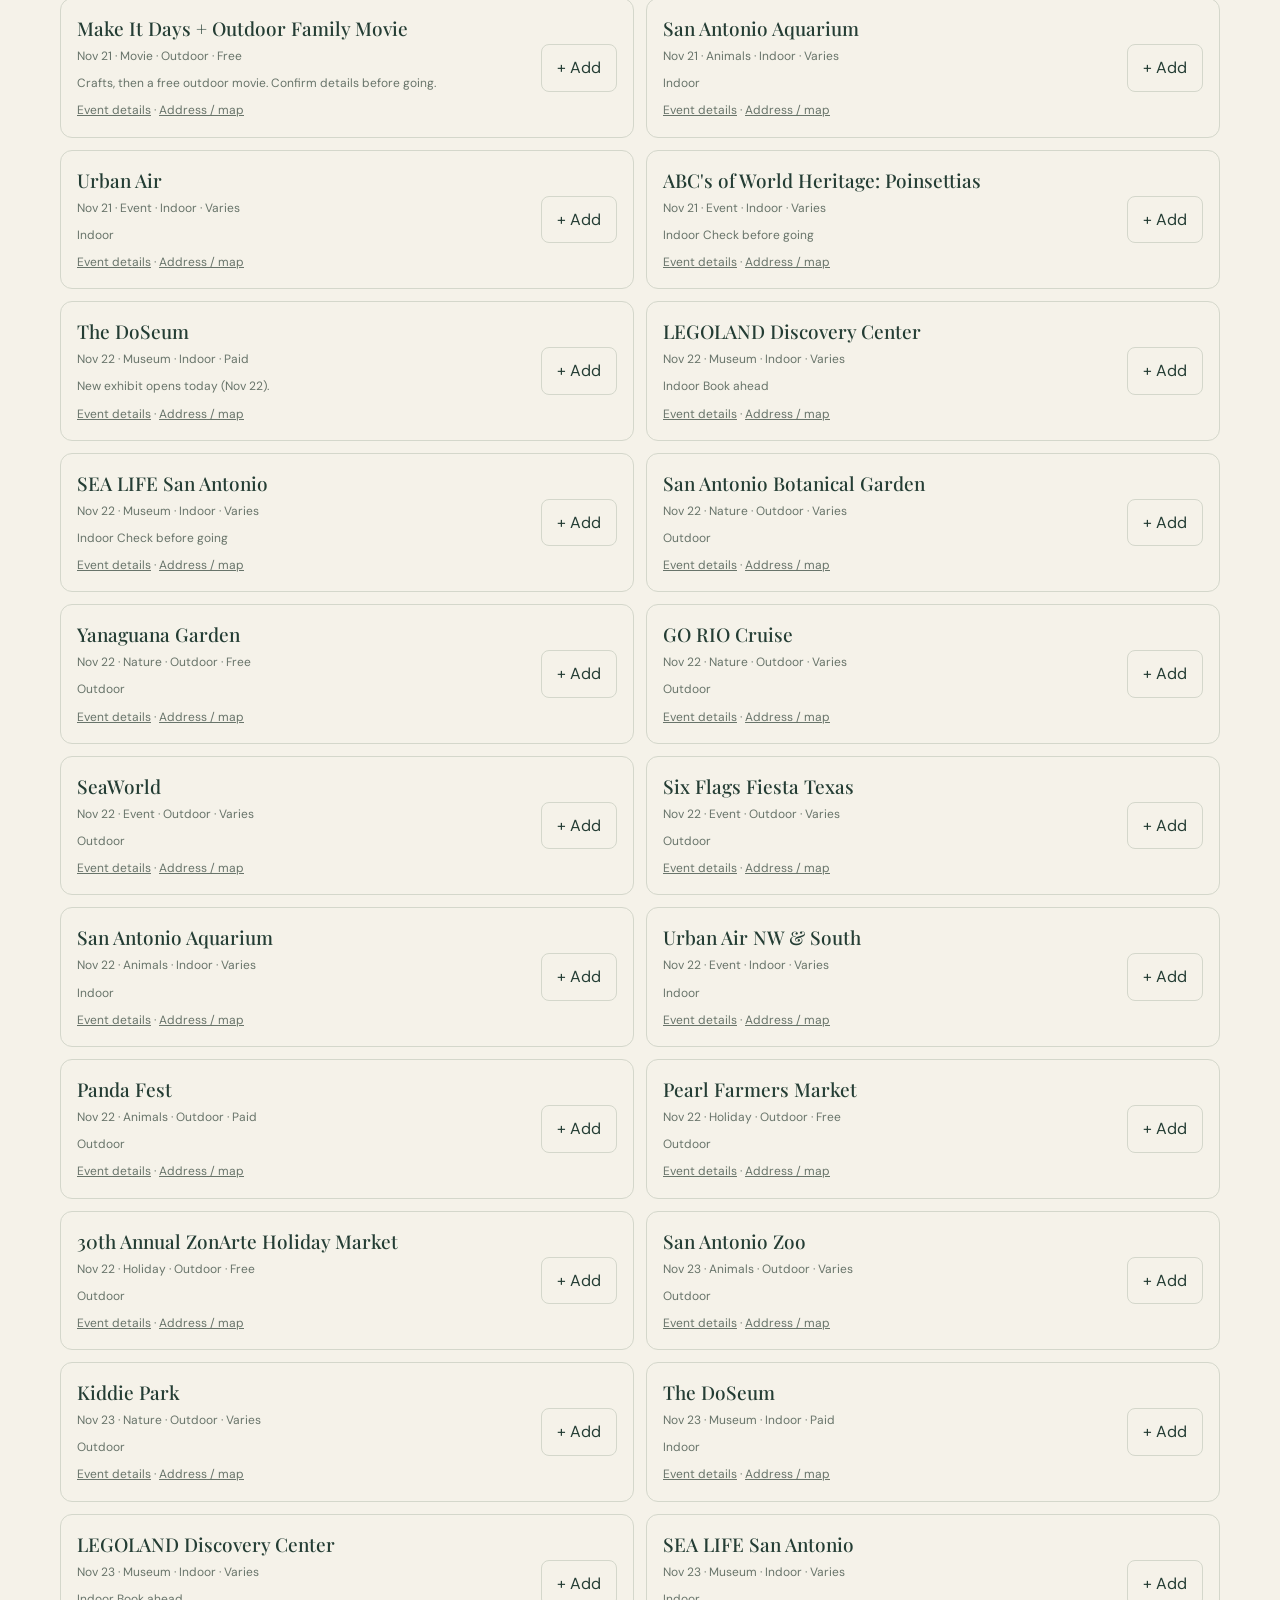
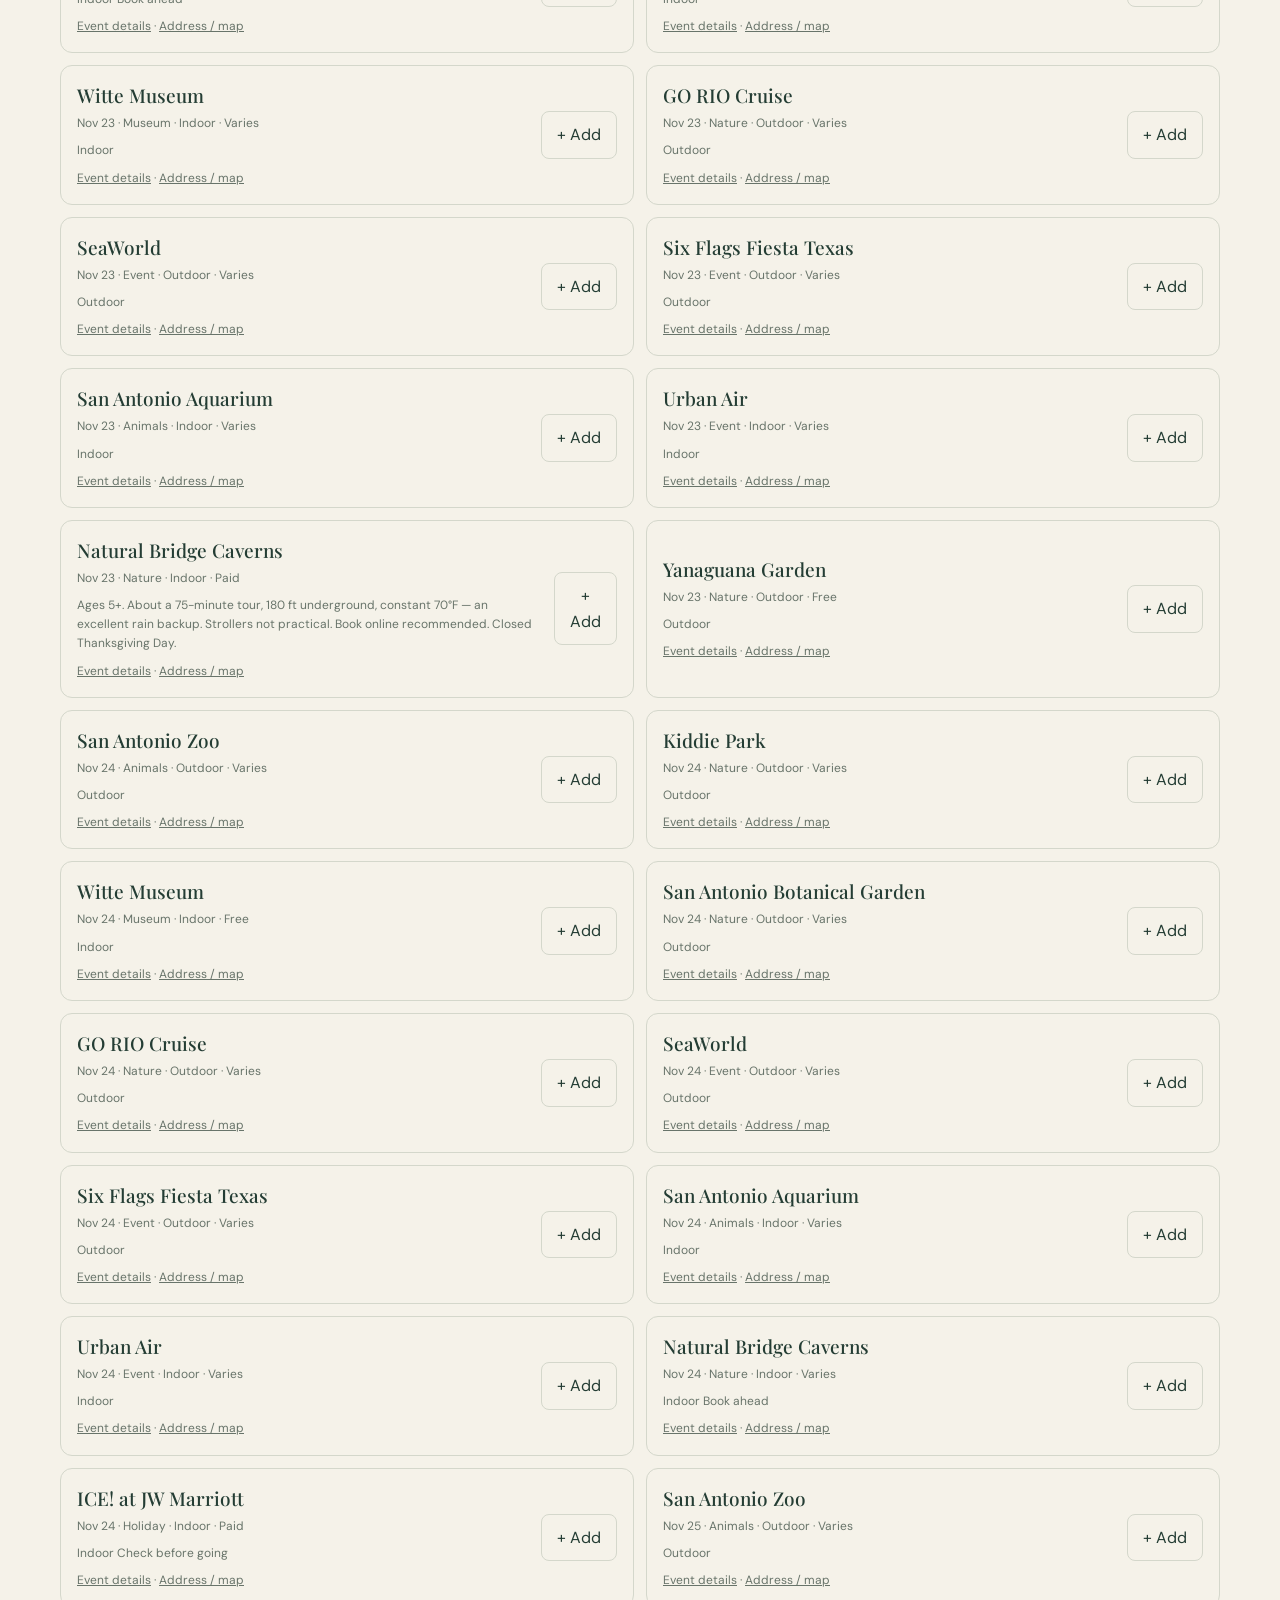
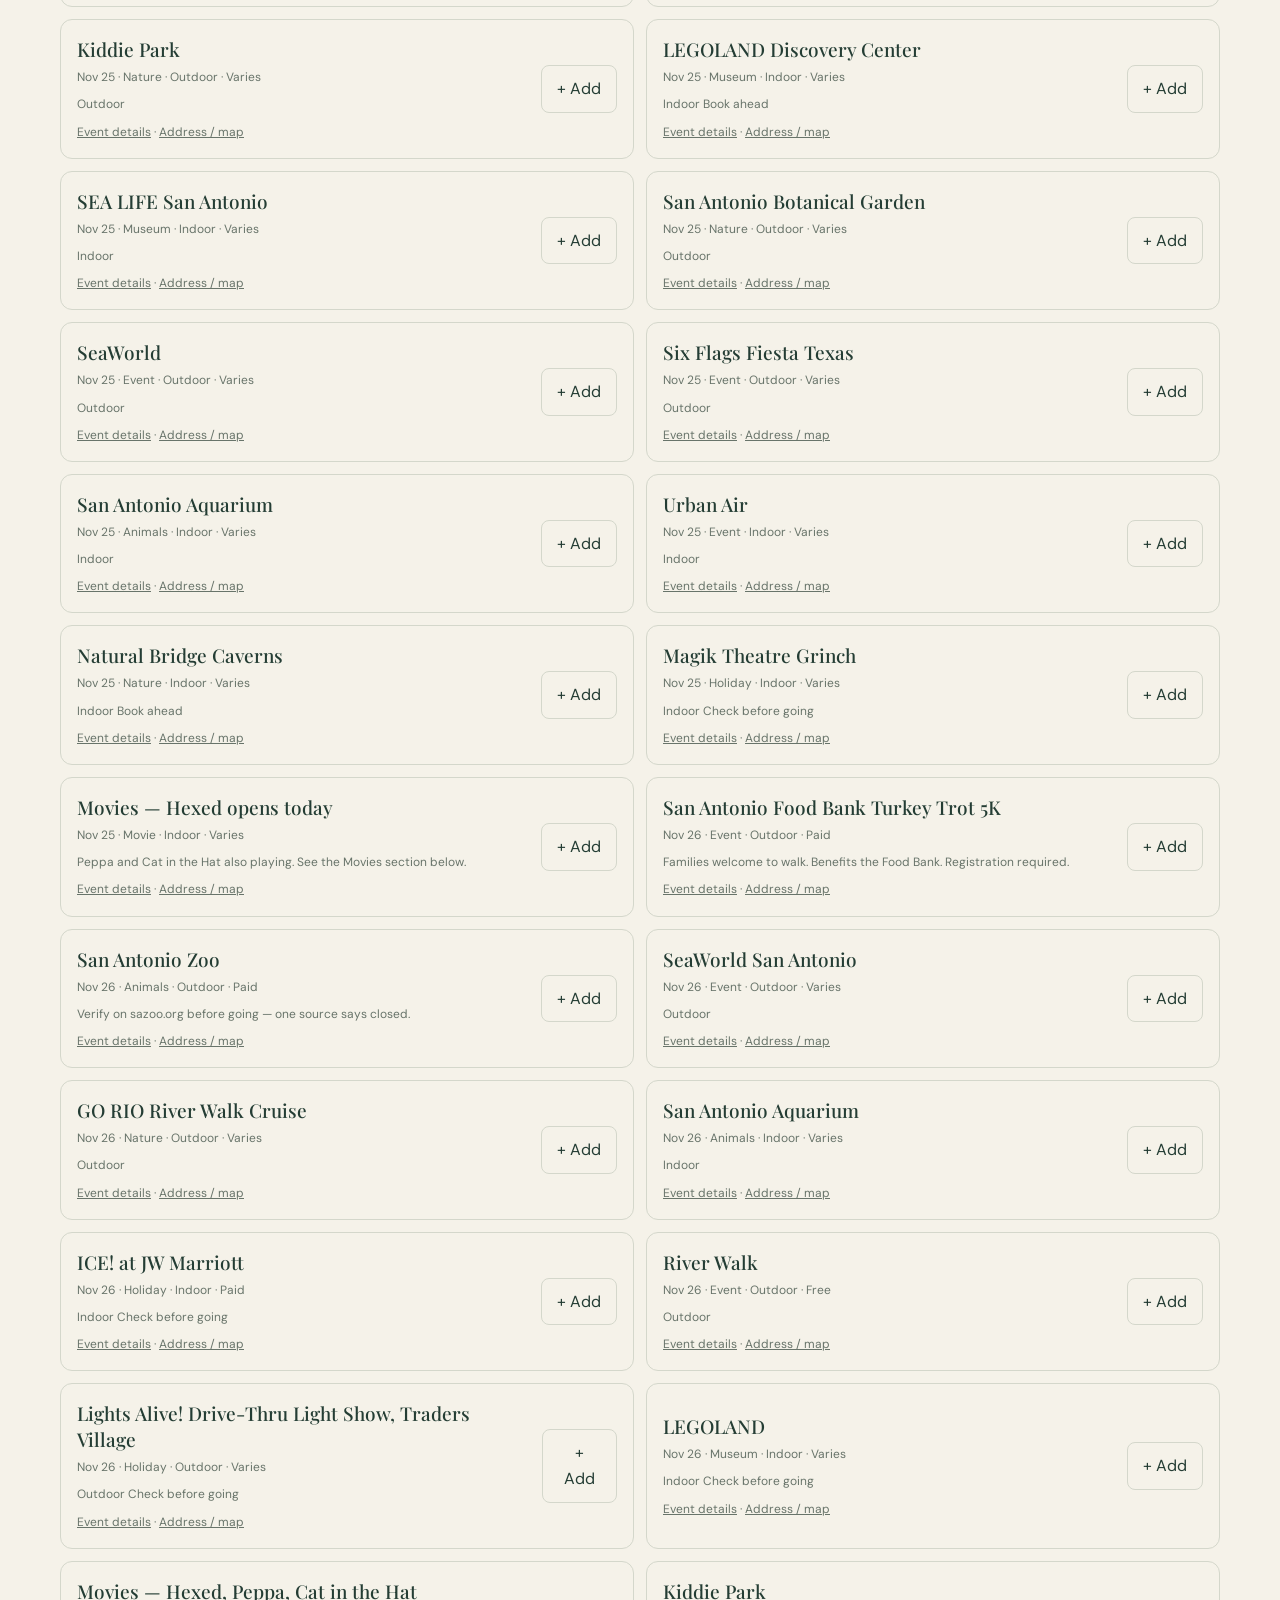
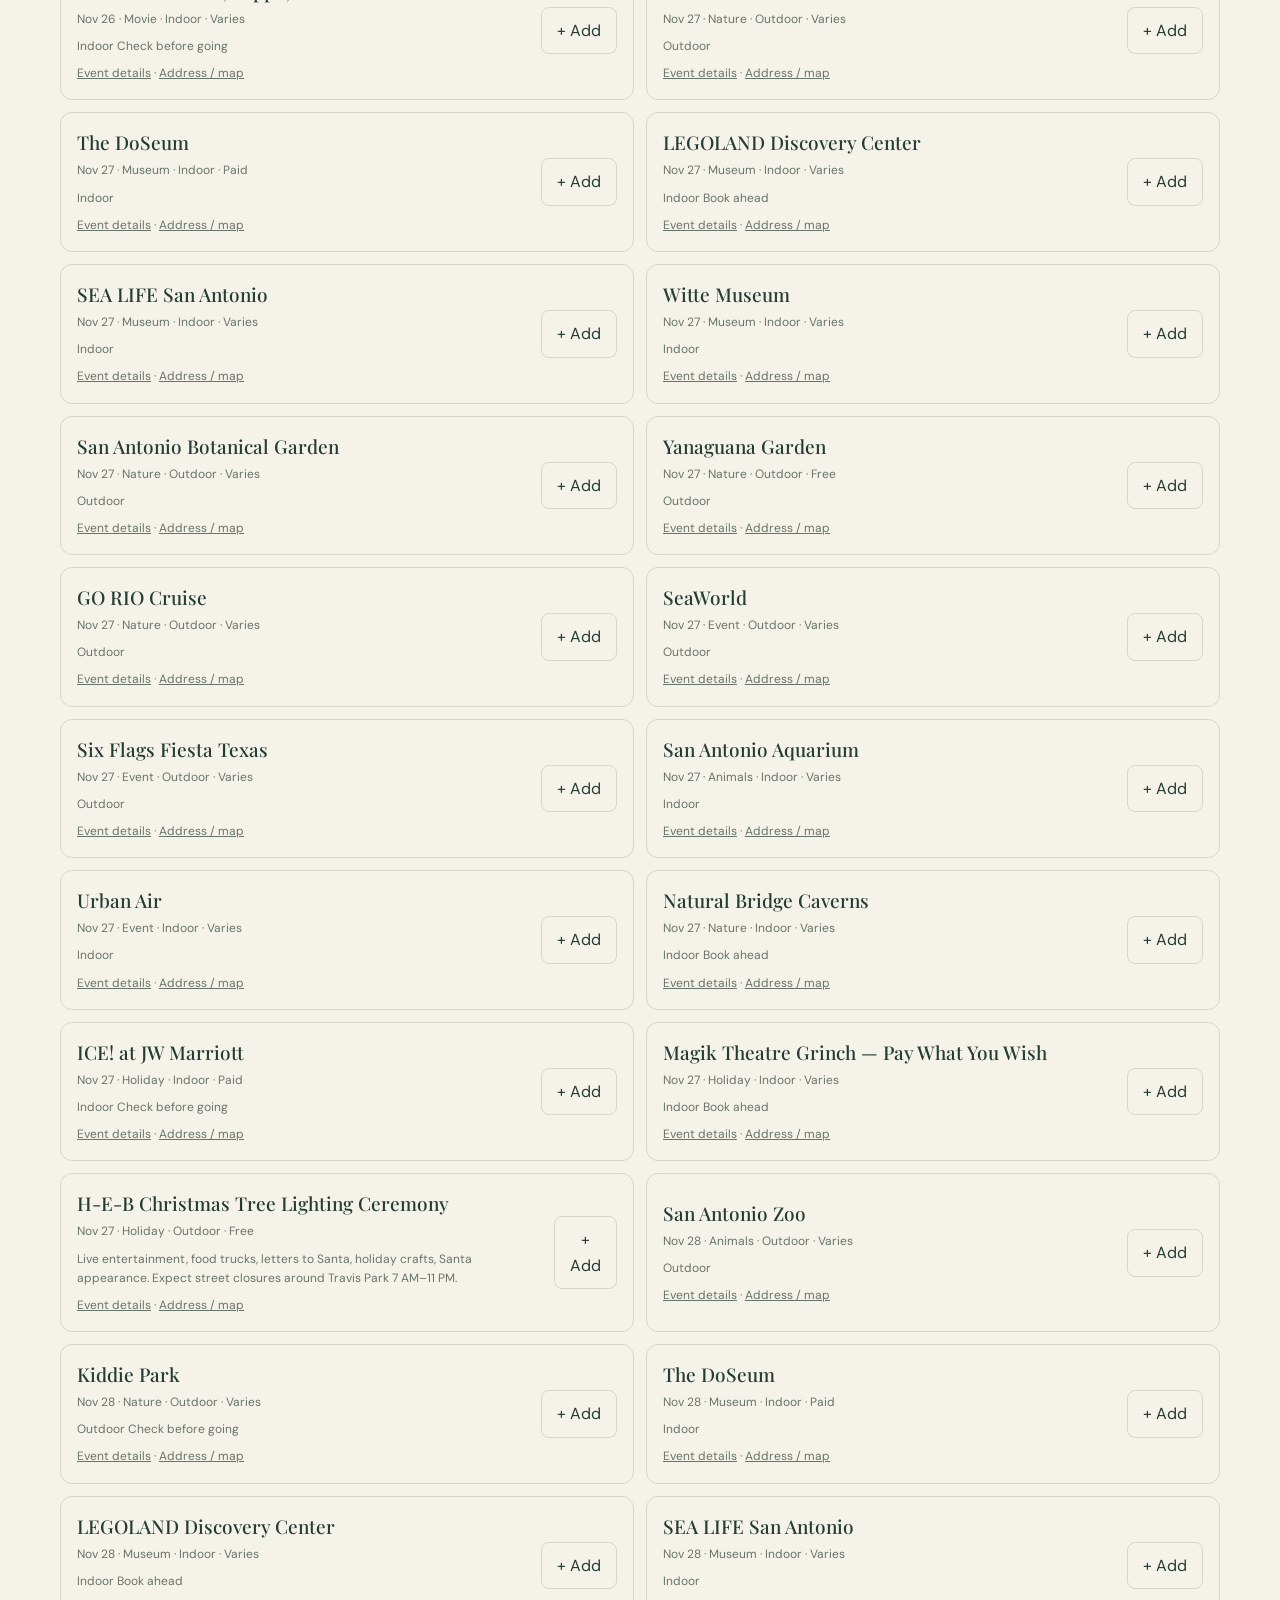
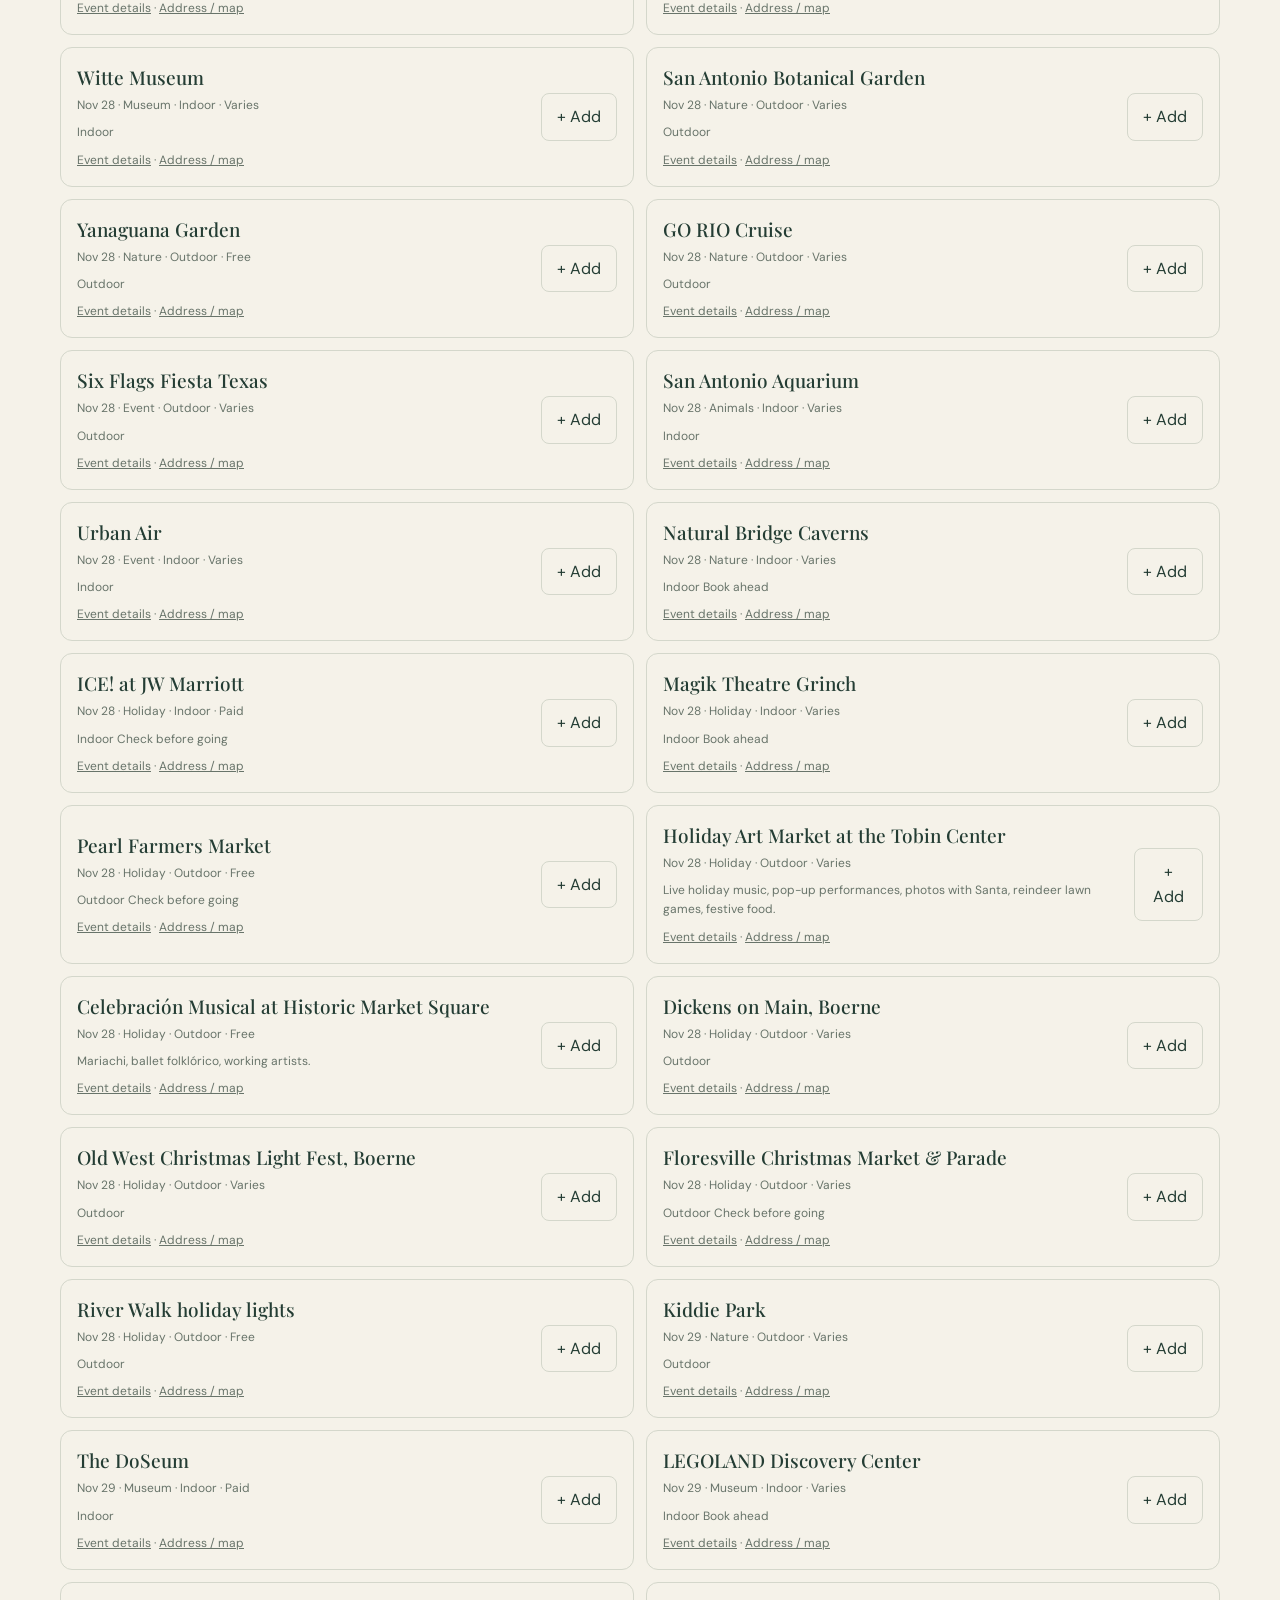
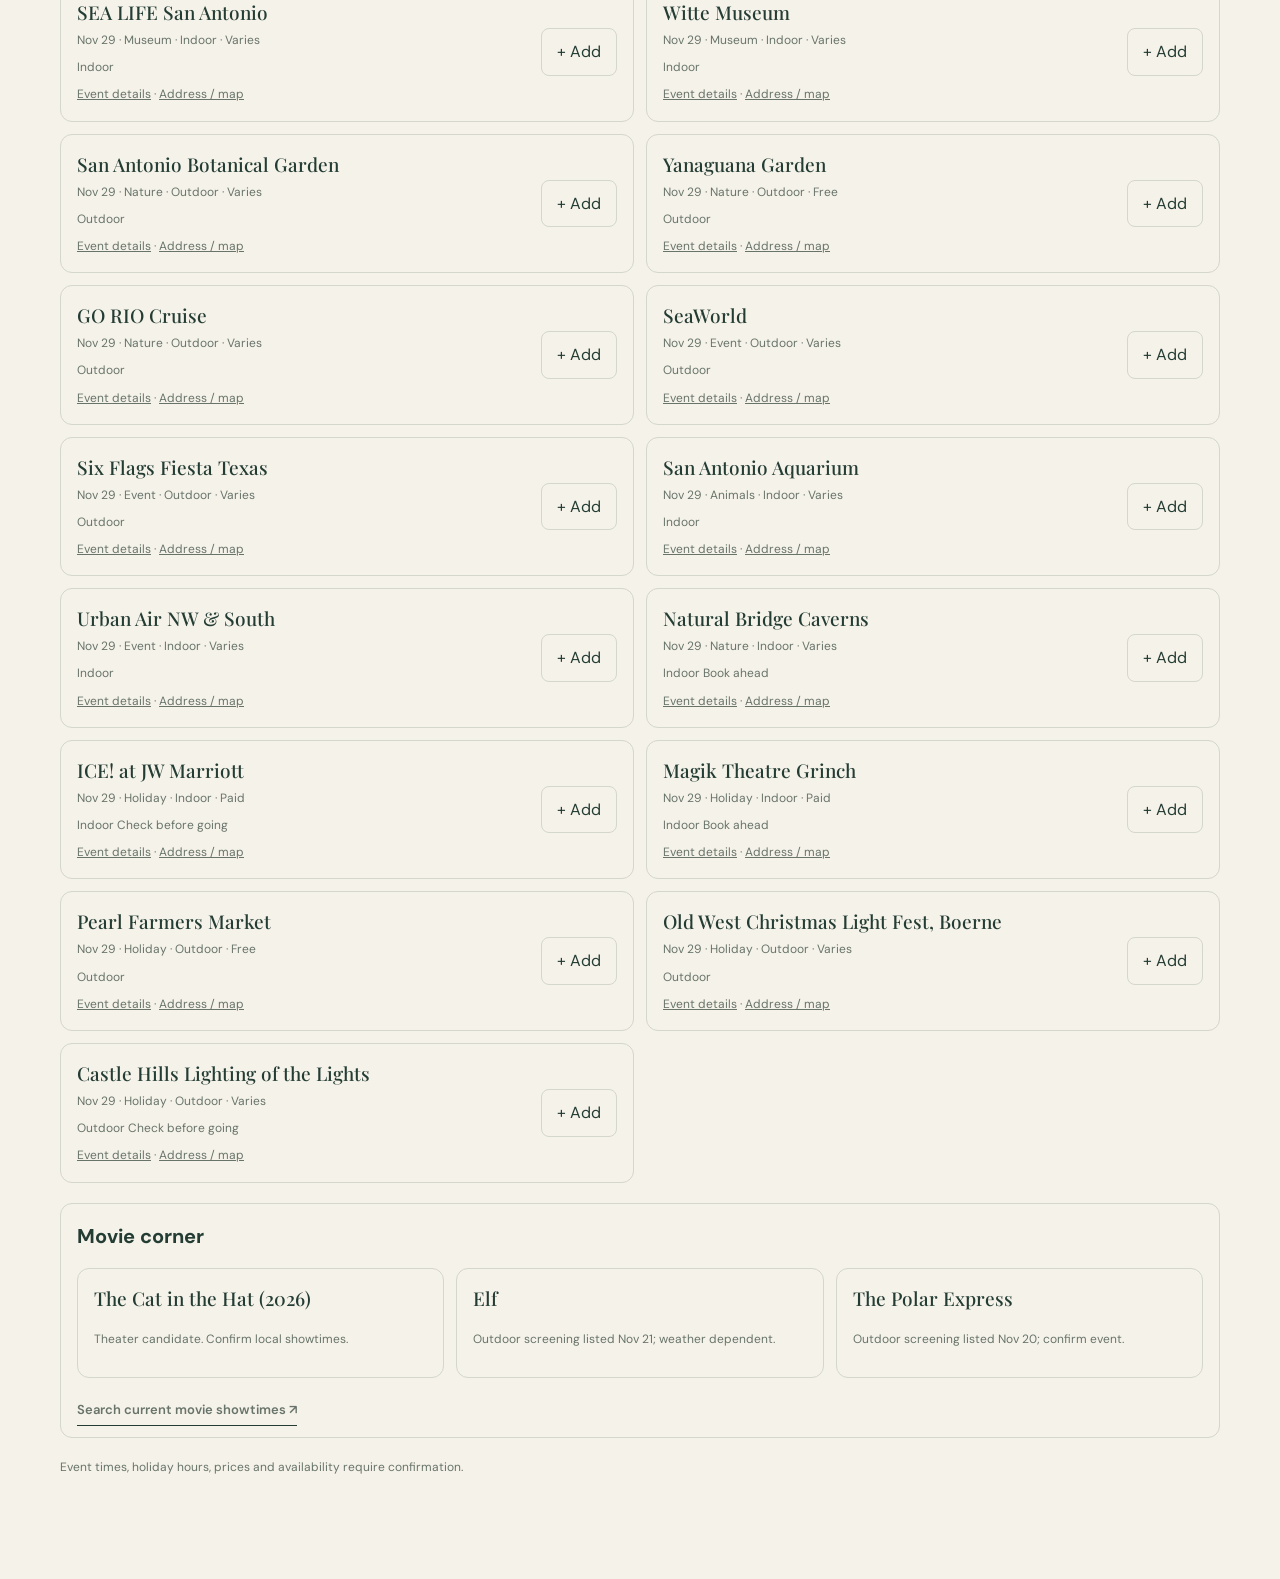
==== commit 5777e954: "Remove full trip guide links and compact dashboard status cards" ====
--- a/san-antonio-dashboard.html
+++ b/san-antonio-dashboard.html
@@ -1,9 +1,9 @@
 <!doctype html>
 <html lang="en"><head><meta charset="utf-8"><meta name="viewport" content="width=device-width, initial-scale=1"><meta name="theme-color" content="#f5f2e9"><title>Thanksgiving Week Dashboard — Javier Barrera</title><link rel="stylesheet" href="style.css"><link rel="icon" href="favicon.svg" type="image/svg+xml">
 <style>
-.dashboard{padding:44px 0 90px}.dashboard h1{margin-bottom:14px}.sub{color:var(--muted);font-size:14px}.stats,.weather{display:grid;grid-template-columns:repeat(3,1fr);gap:12px;margin:24px 0}.weather{grid-template-columns:repeat(10,minmax(0,1fr));gap:5px;margin:10px 0 16px}.weather button{padding:7px 4px;border-radius:7px;text-align:center}.weather b{font-size:14px;margin:2px 0}.weather span{font-size:10px;display:block;line-height:1.3}.stat,.weather button,.panel,.activity{border:1px solid var(--line);border-radius:12px;padding:16px;background:var(--soft)}.stat strong{display:block;font-size:27px}.weather button{text-align:left;font-size:12px}.weather button.active{outline:2px solid var(--accent)}.weather b{display:block;font-size:16px;margin:8px 0}.weather span{color:var(--muted)}.controls{display:grid;grid-template-columns:repeat(4,1fr);gap:12px;margin:20px 0}select,input{width:100%;padding:12px;background:var(--paper);color:var(--ink);border:1px solid var(--line);border-radius:8px;font:inherit}label{font-size:12px}.activity-grid{display:grid;grid-template-columns:repeat(2,1fr);gap:12px}.activity{display:flex;align-items:center;justify-content:space-between;gap:14px;background:transparent}.activity h3{font:500 19px var(--serif);margin:0 0 6px}.activity p{font-size:12px;color:var(--muted);margin:0}.action,.tab{padding:10px 15px;border:1px solid var(--line);background:var(--paper);border-radius:8px}.action.selected,.tab.active{background:var(--ink);color:var(--paper)}.tabs{display:flex;gap:8px;margin:26px 0}.panel{margin:20px 0;background:transparent}.panel h2{font-size:20px}.movie-list{display:grid;grid-template-columns:repeat(3,1fr);gap:12px}.movie-list article{padding:16px;border:1px solid var(--line);border-radius:12px}.movie-list h3{font:500 19px var(--serif)}.toolbar{display:flex;gap:10px;flex-wrap:wrap;margin:20px 0}.toolbar button{padding:10px 14px;border:1px solid var(--line);border-radius:8px;background:var(--soft)}.muted{color:var(--muted);font-size:12px} [hidden]{display:none!important}
-@media(max-width:760px){.weather{grid-template-columns:repeat(5,minmax(0,1fr))}.controls{grid-template-columns:repeat(2,1fr)}.activity-grid,.movie-list{grid-template-columns:1fr}.stats{gap:6px}.stat{padding:10px}.stat strong{font-size:22px}}
-</style></head><body><a class="skip" href="#main">Skip to content</a><header class="wrap header"><a class="wordmark" href="index.html">Javier Barrera<span class="dot">●</span></a><nav aria-label="Main"><a href="index.html#projects">Projects</a><a href="san-antonio-trip.html">Full trip guide</a><button id="theme" type="button" aria-label="Switch color theme">◐</button></nav></header>
+.dashboard{padding:44px 0 90px}.dashboard h1{margin-bottom:14px}.sub{color:var(--muted);font-size:14px}.stats,.weather{display:grid;grid-template-columns:repeat(3,1fr);gap:12px;margin:24px 0}.weather{grid-template-columns:repeat(10,minmax(0,1fr));gap:5px;margin:10px 0 16px}.weather button{padding:7px 4px;border-radius:7px;text-align:center}.weather b{font-size:14px;margin:2px 0}.weather span{font-size:10px;display:block;line-height:1.3}.stat,.weather button,.panel,.activity{border:1px solid var(--line);border-radius:12px;padding:16px;background:var(--soft)}.stats{gap:8px;margin:10px 0 14px}.stat{padding:8px 12px;display:flex;align-items:center;gap:8px}.stat strong{display:inline;font-size:20px;line-height:1.1}.stat .muted{font-size:12px}.stat strong{display:block;font-size:20px}.weather button{text-align:left;font-size:12px}.weather button.active{outline:2px solid var(--accent)}.weather b{display:block;font-size:16px;margin:8px 0}.weather span{color:var(--muted)}.controls{display:grid;grid-template-columns:repeat(4,1fr);gap:12px;margin:20px 0}select,input{width:100%;padding:12px;background:var(--paper);color:var(--ink);border:1px solid var(--line);border-radius:8px;font:inherit}label{font-size:12px}.activity-grid{display:grid;grid-template-columns:repeat(2,1fr);gap:12px}.activity{display:flex;align-items:center;justify-content:space-between;gap:14px;background:transparent}.activity h3{font:500 19px var(--serif);margin:0 0 6px}.activity p{font-size:12px;color:var(--muted);margin:0}.action,.tab{padding:10px 15px;border:1px solid var(--line);background:var(--paper);border-radius:8px}.action.selected,.tab.active{background:var(--ink);color:var(--paper)}.tabs{display:flex;gap:8px;margin:26px 0}.panel{margin:20px 0;background:transparent}.panel h2{font-size:20px}.movie-list{display:grid;grid-template-columns:repeat(3,1fr);gap:12px}.movie-list article{padding:16px;border:1px solid var(--line);border-radius:12px}.movie-list h3{font:500 19px var(--serif)}.toolbar{display:flex;gap:10px;flex-wrap:wrap;margin:20px 0}.toolbar button{padding:10px 14px;border:1px solid var(--line);border-radius:8px;background:var(--soft)}.muted{color:var(--muted);font-size:12px} [hidden]{display:none!important}
+@media(max-width:760px){.weather{grid-template-columns:repeat(5,minmax(0,1fr))}.controls{grid-template-columns:repeat(2,1fr)}.activity-grid,.movie-list{grid-template-columns:1fr}.stats{gap:5px}.stat{padding:7px 8px;gap:5px}.stat strong{font-size:18px}}
+</style></head><body><a class="skip" href="#main">Skip to content</a><header class="wrap header"><a class="wordmark" href="index.html">Javier Barrera<span class="dot">●</span></a><nav aria-label="Main"><a href="index.html#projects">Projects</a><button id="theme" type="button" aria-label="Switch color theme">◐</button></nav></header>
 <main class="wrap dashboard" id="main"><p class="eyebrow">FAMILY ADVENTURES / NOV 20–29, 2026</p><h1>Thanksgiving Week<br>Dashboard.</h1><p class="sub">Ten days of fun for a five-year-old. Pick activities, open event information and map locations, filter by weather, and save a plan on this device. Nothing is booked.</p>
 <div class="stats"><div class="stat"><strong>10</strong><span class="muted">Days</span></div><div class="stat"><strong id="total">0</strong><span class="muted">Options</span></div><div class="stat"><strong id="picked">0</strong><span class="muted">Selected</span></div></div>
 <section aria-label="Weather"><h2 style="font-size:17px;margin-bottom:4px">Weather at a glance</h2><p class="muted" style="margin:0">Nov 16 snapshot · Tap a day to filter · Recheck forecasts before visiting</p><div class="weather" id="weather"></div></section>
@@ -11,7 +11,7 @@
 <section id="explore"><h2>Activity explorer</h2><div class="controls"><label>Day<select id="day"><option value="">All days</option></select></label><label>Category<select id="category"><option value="">All types</option></select></label><label>Weather<select id="setting"><option value="">Indoor + outdoor</option><option>Indoor</option><option>Outdoor</option></select></label><label>Cost<select id="cost"><option value="">Any cost</option><option>Free</option><option>Paid</option><option>Varies</option></select></label></div><input id="search" aria-label="Search activities" placeholder="Search activities..."><p class="muted" id="count"></p><div class="activity-grid" id="results"></div></section>
 <section id="plan" hidden><h2>My selected activities</h2><p class="muted">Saved automatically on this browser only. Export a copy to keep or share.</p><div class="toolbar"><button id="copy">Copy itinerary</button><button id="download">Download text</button><button id="clear">Clear selections</button></div><div class="activity-grid" id="selected"></div></section>
 <section class="panel"><h2>Movie corner</h2><div class="movie-list"><article><h3>The Cat in the Hat (2026)</h3><p class="muted">Theater candidate. Confirm local showtimes.</p></article><article><h3>Elf</h3><p class="muted">Outdoor screening listed Nov 21; weather dependent.</p></article><article><h3>The Polar Express</h3><p class="muted">Outdoor screening listed Nov 20; confirm event.</p></article></div><p class="small-note"><a class="text-link" href="https://www.google.com/search?q=San+Antonio+family+movie+showtimes+November+2026" target="_blank" rel="noopener">Search current movie showtimes ↗</a></p></section>
-<p class="muted">Event times, holiday hours, prices and availability require confirmation. <a class="text-link" href="san-antonio-trip.html">View original detailed trip guide ↗</a></p></main><script src="script.js"></script>
+<p class="muted">Event times, holiday hours, prices and availability require confirmation.</p></main><script src="script.js"></script>
 <script>
 const activities=[["20","Yanaguana Garden","Playground","Outdoor","Free"],["20","The DoSeum","Museum","Indoor","Paid"],["20","Illuminate at Botanical Garden","Holiday","Outdoor","Paid"],["20","The Polar Express outdoor movie","Movie","Outdoor","Free"],["20","New Braunfels tree lighting","Holiday","Outdoor","Free"],["21","LEGOLAND Discovery Center","Museum","Indoor","Paid"],["21","SEA LIFE Aquarium","Animals","Indoor","Paid"],["21","The DoSeum","Museum","Indoor","Paid"],["21","The Grinch stage show","Show","Indoor","Paid"],["21","Elf outdoor movie","Movie","Outdoor","Free"],["21","Light the Way","Holiday","Outdoor","Free"],["21","Christmas CountryFest","Holiday","Outdoor","Paid"],["21","Holidays at The Rock","Holiday","Outdoor","Free"],["22","San Antonio Zoo","Animals","Outdoor","Paid"],["22","Kiddie Park","Rides","Outdoor","Paid"],["22","Witte Museum","Museum","Indoor","Paid"],["22","The Grinch stage show","Show","Indoor","Paid"],["22","Zoo Lights","Holiday","Outdoor","Paid"],["22","Movie theater","Movie","Indoor","Paid"],["23","Botanical Garden","Nature","Outdoor","Paid"],["23","Natural Bridge Wildlife Ranch","Animals","Outdoor","Paid"],["23","ICE! featuring Rudolph","Holiday","Indoor","Paid"],["23","Zoo Lights","Holiday","Outdoor","Paid"],["24","The DoSeum","Museum","Indoor","Paid"],["24","LEGOLAND Discovery Center","Museum","Indoor","Paid"],["24","SEA LIFE Aquarium","Animals","Indoor","Paid"],["24","Holiday Squishy painting","Arts","Indoor","Paid"],["24","Hemisfair story time","Arts","Outdoor","Free"],["24","Stuffed Animal Sleepover","Arts","Indoor","Free"],["25","McKenna Children's Museum","Museum","Indoor","Paid"],["25","The DoSeum","Museum","Indoor","Paid"],["25","Witte Museum","Museum","Indoor","Paid"],["25","Thanksgiving library craft","Arts","Indoor","Free"],["25","ICE! featuring Rudolph","Holiday","Indoor","Paid"],["25","River Walk boat ride","Rides","Outdoor","Paid"],["26","Kids' Pumpkin Dash","Active","Outdoor","Paid"],["26","Food Bank Turkey Trot","Active","Outdoor","Paid"],["26","Brackenridge Park","Nature","Outdoor","Free"],["26","Thanksgiving crafts and baking","Arts","Indoor","Free"],["26","Family movie night","Movie","Indoor","Free"],["27","Ford Holiday River Parade","Holiday","Outdoor","Varies"],["27","Pearl holiday tree lighting","Holiday","Outdoor","Free"],["27","Historic Market Square","Holiday","Outdoor","Free"],["27","San Antonio Zoo","Animals","Outdoor","Paid"],["27","Dickens on Main","Holiday","Outdoor","Free"],["27","Old West Christmas Light Fest","Holiday","Outdoor","Paid"],["28","Christmas in the Plaza","Holiday","Outdoor","Free"],["28","Holiday Art Market","Arts","Outdoor","Free"],["28","Jingle Llama painting","Arts","Indoor","Paid"],["28","Wiggle and Stretch yoga","Active","Indoor","Free"],["28","SeaWorld Christmas Celebration","Holiday","Outdoor","Paid"],["28","Boerne holiday market","Holiday","Outdoor","Free"],["29","Natural Bridge Wildlife Ranch","Animals","Outdoor","Paid"],["29","O Christmas Tree painting","Arts","Indoor","Paid"],["29","Blessing of the Animals","Holiday","Outdoor","Free"],["29","San Antonio Zoo","Animals","Outdoor","Paid"],["29","River Walk holiday lights","Holiday","Outdoor","Free"],["20","San Antonio Zoo","Animals","Outdoor","Paid","https://sazoo.org/","https://www.google.com/maps/search/?api=1&query=3903+N+St+Mary%27s+St%2C+San+Antonio%2C+TX","Tiny Tot toddler area (birth–5). Zoo Lights Nov 14–Jan 3 included with admission. Book online recommended."],["20","Kiddie Park","Nature","Outdoor","Paid","https://www.kiddiepark.com/","https://www.google.com/maps/search/?api=1&query=3903+N+St+Mary%27s+St+%28at+the+zoo%29%2C+San+Antonio%2C+TX","Rides sized ages 1–8: 1920s carousel, Ferris wheel, train, boats. Official site: Fri–Sun only."],["20","LEGOLAND Discovery Center","Museum","Indoor","Paid","https://www.legolanddiscoverycenter.com/san-antonio/","https://www.google.com/maps/search/?api=1&query=849+E+Commerce+St%2C+Suite+910+%28Shops+at+Rivercenter%29%2C+San+Antonio%2C+TX","Ages 3–10; adults must be with a child. Timed entry — book at least 24 hrs ahead. Holiday Bricktacular Nov 20–Jan 3."],["20","SEA LIFE San Antonio","Museum","Indoor","Paid","https://www.visitsealife.com/san-antonio/","https://www.google.com/maps/search/?api=1&query=849+E+Commerce+St%2C+San+Antonio%2C+TX","Ocean tunnel and touchpool, 2,000+ creatures across 10 exhibits. Book online advised."],["20","Witte Museum","Museum","Indoor","Paid","https://www.wittemuseum.org/","https://www.google.com/maps/search/?api=1&query=3801+Broadway+St%2C+San+Antonio%2C+TX","Dinosaur gallery, Texas Wild, H-E-B treehouse. Free parking in Brackenridge Park garage."],["20","GO RIO River Walk Cruise","Nature","Outdoor","Paid","https://www.goriocruises.com/","https://www.google.com/maps/search/?api=1&query=Docks+at+Historia+%28706+River+Walk%29%2C+Rivercenter%2C+Aztec+Theatre%2C+San+Antonio%2C+TX","About a 35-minute narrated ride — suits a 5-year-old. Walking the River Walk is free, 24/7."],["20","SeaWorld San Antonio","Event","Outdoor","Paid","https://seaworld.com/san-antonio/","https://www.google.com/maps/search/?api=1&query=10500+SeaWorld+Dr%2C+San+Antonio%2C+TX","Sesame Street Bay of Play (carousel, Ferris wheel, character meets), Sesame Street Christmas Parade, Tunnel of Lights, 9M+ lights."],["20","San Antonio Aquarium","Animals","Indoor","Paid","https://www.saaquarium.com/","https://www.google.com/maps/search/?api=1&query=6320+Bandera+Rd%2C+San+Antonio%2C+TX","Touch pools (stingrays, sharks), lorikeets, capybara and lemur encounters, indoor play structures. Allow 2–3 hours; free parking."],["20","Urban Air Adventure Park — NW","Nature","Indoor","Paid","https://www.urbanair.com/texas-nw-san-antonio/","https://www.google.com/maps/search/?api=1&query=11791+Bandera+Rd+Ste+A%2C+San+Antonio%2C+TX","Trampolines, zipline, ropes course. Many big attractions have height minimums — a 5-year-old gets the younger-kid zones."],["20","Tree Lighting, Signia by Hilton La Cantera","Holiday","Outdoor","Paid","","https://www.google.com/maps/search/?api=1&query=16641+La+Cantera+Pkwy%2C+San+Antonio%2C+TX","Tree lighting, festive music, entertainment."],["20","Winter Carnival at Arnold Park","Nature","Outdoor","Free","","https://www.google.com/maps/search/?api=1&query=Arnold+Park%2C+San+Antonio%2C+TX","Carnival. Exact address unverified."],["20","Traders Village Holiday Market & Lights Alive!","Holiday","Outdoor","Varies","https://tradersvillage.com/san-antonio/","https://www.google.com/maps/search/?api=1&query=Traders+Village+San+Antonio%2C+TX","Drive-thru light show."],["20","Downtown New Braunfels Tree Lighting","Holiday","Outdoor","Varies","","https://www.google.com/maps/search/?api=1&query=Main+Plaza%2C+downtown+New+Braunfels+%28~30+min+away%29%2C+TX","Tree lighting and Santa's arrival."],["21","San Antonio Zoo","Animals","Outdoor","Paid","https://sazoo.org/","https://www.google.com/maps/search/?api=1&query=San+Antonio+Zoo%2C+TX","Outdoor"],["21","Kiddie Park","Nature","Outdoor","Varies","https://www.kiddiepark.com/","https://www.google.com/maps/search/?api=1&query=Kiddie+Park%2C+San+Antonio%2C+TX","Outdoor Check before going"],["21","Panda Fest","Animals","Outdoor","Paid","https://www.pandafests.com/pandafestevents/san-antonio2026","https://www.google.com/maps/search/?api=1&query=Civic+Park+at+Hemisfair%2C+210+S+Alamo+St%2C+San+Antonio%2C+TX","60+ vendors, performances, giant panda installations. Rain-or-shine — go in the daytime before the late storms. Saturday–Sunday only, not Friday."],["21","Six Flags Fiesta Texas — Holiday in the Park opens","Holiday","Outdoor","Paid","https://www.sixflags.com/fiestatexas","https://www.google.com/maps/search/?api=1&query=17000+IH-10+West%2C+San+Antonio%2C+TX","Limited rides for a 5-year-old — the value is lights, shows, Santa, and the 70-ft tree, plus the Bugs Bunny Boomtown kid area."],["21","Botanical Garden — Neighbors in Nature Day","Nature","Outdoor","Paid","https://www.sabot.org/","https://www.google.com/maps/search/?api=1&query=555+Funston+Pl%2C+San+Antonio%2C+TX","Family Adventure Garden. The $7 rate likely does not apply to a non-resident."],["21","Pearl Farmers Market — Thanksgiving Harvest Celebration","Holiday","Outdoor","Free","https://atpearl.com/","https://www.google.com/maps/search/?api=1&query=303+Pearl+Pkwy%2C+San+Antonio%2C+TX","Stroller-friendly plazas and lawns. Free parking Mon–Fri before 3 PM."],["21","30th Annual ZonArte Holiday Market","Holiday","Outdoor","Free","","https://www.google.com/maps/search/?api=1&query=Centro+Cultural+Aztlan%2C+Fredericksburg+Rd%2C+San+Antonio%2C+TX","Holiday market. A Friday 6–9 PM opening reception is also listed by one source — unverified."],["21","Winter Carnival at Arnold Park","Nature","Outdoor","Free","","https://www.google.com/maps/search/?api=1&query=Winter+Carnival+at+Arnold+Park%2C+San+Antonio%2C+TX","Outdoor"],["21","Star Party at Phil Hardberger Park","Nature","Outdoor","Free","","https://www.google.com/maps/search/?api=1&query=Star+Party+at+Phil+Hardberger+Park%2C+San+Antonio%2C+TX","Outdoor Check before going"],["21","Taste Buds Kitchen — Turkey Cupcakes class","Event","Indoor","Varies","","https://www.google.com/maps/search/?api=1&query=Taste+Buds+Kitchen+%E2%80%94+Turkey+Cupcakes+class%2C+San+Antonio%2C+TX","Also a family sushi & dumplings class Sat 2 PM (same caveat)."],["21","Make It Days + Outdoor Family Movie","Movie","Outdoor","Free","","https://www.google.com/maps/search/?api=1&query=World+Heritage+Center+%2F+Mission+Marquee+Plaza%2C+San+Antonio%2C+TX","Crafts, then a free outdoor movie. Confirm details before going."],["21","San Antonio Aquarium","Animals","Indoor","Varies","https://www.saaquarium.com/","https://www.google.com/maps/search/?api=1&query=San+Antonio+Aquarium%2C+TX","Indoor"],["21","Urban Air","Event","Indoor","Varies","https://www.urbanair.com/","https://www.google.com/maps/search/?api=1&query=NW%3A+Sat+10+AM%E2%80%939+PM%2C+San+Antonio%2C+TX","Indoor"],["21","ABC's of World Heritage: Poinsettias","Event","Indoor","Varies","","https://www.google.com/maps/search/?api=1&query=Ages+2%E2%80%935+with+caregiver%2C+San+Antonio%2C+TX","Indoor Check before going"],["22","The DoSeum","Museum","Indoor","Paid","https://www.thedoseum.org/","https://www.google.com/maps/search/?api=1&query=12%E2%80%935+PM+%28members+11+AM%29%2C+San+Antonio%2C+TX","New exhibit opens today (Nov 22)."],["22","LEGOLAND Discovery Center","Museum","Indoor","Varies","https://www.legolanddiscoverycenter.com/san-antonio/","https://www.google.com/maps/search/?api=1&query=LEGOLAND+Discovery+Center%2C+San+Antonio%2C+TX","Indoor Book ahead"],["22","SEA LIFE San Antonio","Museum","Indoor","Varies","https://www.visitsealife.com/san-antonio/","https://www.google.com/maps/search/?api=1&query=SEA+LIFE+San+Antonio%2C+TX","Indoor Check before going"],["22","San Antonio Botanical Garden","Nature","Outdoor","Varies","https://www.sabot.org/","https://www.google.com/maps/search/?api=1&query=San+Antonio+Botanical+Garden%2C+TX","Outdoor"],["22","Yanaguana Garden","Nature","Outdoor","Free","https://hemisfair.org/","https://www.google.com/maps/search/?api=1&query=Yanaguana+Garden%2C+San+Antonio%2C+TX","Outdoor"],["22","GO RIO Cruise","Nature","Outdoor","Varies","https://www.goriocruises.com/","https://www.google.com/maps/search/?api=1&query=~10+AM%E2%80%9310+PM+%28rain-dependent%29%2C+San+Antonio%2C+TX","Outdoor"],["22","SeaWorld","Event","Outdoor","Varies","https://seaworld.com/san-antonio/","https://www.google.com/maps/search/?api=1&query=1%E2%80%939+PM%2C+San+Antonio%2C+TX","Outdoor"],["22","Six Flags Fiesta Texas","Event","Outdoor","Varies","https://www.sixflags.com/fiestatexas","https://www.google.com/maps/search/?api=1&query=Six+Flags+Fiesta+Texas%2C+San+Antonio%2C+TX","Outdoor"],["22","San Antonio Aquarium","Animals","Indoor","Varies","https://www.saaquarium.com/","https://www.google.com/maps/search/?api=1&query=San+Antonio+Aquarium%2C+TX","Indoor"],["22","Urban Air NW & South","Event","Indoor","Varies","https://www.urbanair.com/","https://www.google.com/maps/search/?api=1&query=Urban+Air+NW+%26+South%2C+San+Antonio%2C+TX","Indoor"],["22","Panda Fest","Animals","Outdoor","Paid","https://www.pandafests.com/pandafestevents/san-antonio2026","https://www.google.com/maps/search/?api=1&query=Panda+Fest%2C+San+Antonio%2C+TX","Outdoor"],["22","Pearl Farmers Market","Holiday","Outdoor","Free","https://atpearl.com/","https://www.google.com/maps/search/?api=1&query=Pearl+Farmers+Market%2C+San+Antonio%2C+TX","Outdoor"],["22","30th Annual ZonArte Holiday Market","Holiday","Outdoor","Free","","https://www.google.com/maps/search/?api=1&query=30th+Annual+ZonArte+Holiday+Market%2C+San+Antonio%2C+TX","Outdoor"],["23","San Antonio Zoo","Animals","Outdoor","Varies","https://sazoo.org/","https://www.google.com/maps/search/?api=1&query=San+Antonio+Zoo%2C+TX","Outdoor"],["23","Kiddie Park","Nature","Outdoor","Varies","https://www.kiddiepark.com/","https://www.google.com/maps/search/?api=1&query=Kiddie+Park%2C+San+Antonio%2C+TX","Outdoor"],["23","The DoSeum","Museum","Indoor","Paid","https://www.thedoseum.org/","https://www.google.com/maps/search/?api=1&query=The+DoSeum%2C+San+Antonio%2C+TX","Indoor"],["23","LEGOLAND Discovery Center","Museum","Indoor","Varies","https://www.legolanddiscoverycenter.com/san-antonio/","https://www.google.com/maps/search/?api=1&query=LEGOLAND+Discovery+Center%2C+San+Antonio%2C+TX","Indoor Book ahead"],["23","SEA LIFE San Antonio","Museum","Indoor","Varies","https://www.visitsealife.com/san-antonio/","https://www.google.com/maps/search/?api=1&query=SEA+LIFE+San+Antonio%2C+TX","Indoor"],["23","Witte Museum","Museum","Indoor","Varies","https://www.wittemuseum.org/","https://www.google.com/maps/search/?api=1&query=Witte+Museum%2C+San+Antonio%2C+TX","Indoor"],["23","GO RIO Cruise","Nature","Outdoor","Varies","https://www.goriocruises.com/","https://www.google.com/maps/search/?api=1&query=~10+AM%E2%80%9310+PM+%28rain%29%2C+San+Antonio%2C+TX","Outdoor"],["23","SeaWorld","Event","Outdoor","Varies","https://seaworld.com/san-antonio/","https://www.google.com/maps/search/?api=1&query=1%E2%80%939+PM%2C+San+Antonio%2C+TX","Outdoor"],["23","Six Flags Fiesta Texas","Event","Outdoor","Varies","https://www.sixflags.com/fiestatexas","https://www.google.com/maps/search/?api=1&query=Gates+noon%2C+rides+2+PM%2C+close+9+PM%2C+San+Antonio%2C+TX","Outdoor"],["23","San Antonio Aquarium","Animals","Indoor","Varies","https://www.saaquarium.com/","https://www.google.com/maps/search/?api=1&query=San+Antonio+Aquarium%2C+TX","Indoor"],["23","Urban Air","Event","Indoor","Varies","https://www.urbanair.com/","https://www.google.com/maps/search/?api=1&query=NW%3A+10+AM%E2%80%938+PM%2C+San+Antonio%2C+TX","Indoor"],["23","Natural Bridge Caverns","Nature","Indoor","Paid","https://naturalbridgecaverns.com/","https://www.google.com/maps/search/?api=1&query=26495+Natural+Bridge+Caverns+Rd+%28~30+min+NE%29%2C+San+Antonio%2C+TX","Ages 5+. About a 75-minute tour, 180 ft underground, constant 70°F — an excellent rain backup. Strollers not practical. Book online recommended. Closed Thanksgiving Day."],["23","Yanaguana Garden","Nature","Outdoor","Free","https://hemisfair.org/","https://www.google.com/maps/search/?api=1&query=Yanaguana+Garden%2C+San+Antonio%2C+TX","Outdoor"],["24","San Antonio Zoo","Animals","Outdoor","Varies","https://sazoo.org/","https://www.google.com/maps/search/?api=1&query=San+Antonio+Zoo%2C+TX","Outdoor"],["24","Kiddie Park","Nature","Outdoor","Varies","https://www.kiddiepark.com/","https://www.google.com/maps/search/?api=1&query=Kiddie+Park%2C+San+Antonio%2C+TX","Outdoor"],["24","Witte Museum","Museum","Indoor","Free","https://www.wittemuseum.org/","https://www.google.com/maps/search/?api=1&query=Witte+Museum%2C+San+Antonio%2C+TX","Indoor"],["24","San Antonio Botanical Garden","Nature","Outdoor","Varies","https://www.sabot.org/","https://www.google.com/maps/search/?api=1&query=San+Antonio+Botanical+Garden%2C+TX","Outdoor"],["24","GO RIO Cruise","Nature","Outdoor","Varies","https://www.goriocruises.com/","https://www.google.com/maps/search/?api=1&query=~10+AM%E2%80%9310+PM%2C+San+Antonio%2C+TX","Outdoor"],["24","SeaWorld","Event","Outdoor","Varies","https://seaworld.com/san-antonio/","https://www.google.com/maps/search/?api=1&query=1%E2%80%939+PM%2C+San+Antonio%2C+TX","Outdoor"],["24","Six Flags Fiesta Texas","Event","Outdoor","Varies","https://www.sixflags.com/fiestatexas","https://www.google.com/maps/search/?api=1&query=Gates+noon%2C+rides+2+PM%2C+close+9+PM%2C+San+Antonio%2C+TX","Outdoor"],["24","San Antonio Aquarium","Animals","Indoor","Varies","https://www.saaquarium.com/","https://www.google.com/maps/search/?api=1&query=San+Antonio+Aquarium%2C+TX","Indoor"],["24","Urban Air","Event","Indoor","Varies","https://www.urbanair.com/","https://www.google.com/maps/search/?api=1&query=NW%3A+10+AM%E2%80%938+PM%2C+San+Antonio%2C+TX","Indoor"],["24","Natural Bridge Caverns","Nature","Indoor","Varies","https://naturalbridgecaverns.com/","https://www.google.com/maps/search/?api=1&query=Natural+Bridge+Caverns%2C+San+Antonio%2C+TX","Indoor Book ahead"],["24","ICE! at JW Marriott","Holiday","Indoor","Paid","https://www.jwhillcountrychristmas.com/","https://www.google.com/maps/search/?api=1&query=ICE%21+at+JW+Marriott%2C+San+Antonio%2C+TX","Indoor Check before going"],["25","San Antonio Zoo","Animals","Outdoor","Varies","https://sazoo.org/","https://www.google.com/maps/search/?api=1&query=San+Antonio+Zoo%2C+TX","Outdoor"],["25","Kiddie Park","Nature","Outdoor","Varies","https://www.kiddiepark.com/","https://www.google.com/maps/search/?api=1&query=Kiddie+Park%2C+San+Antonio%2C+TX","Outdoor"],["25","LEGOLAND Discovery Center","Museum","Indoor","Varies","https://www.legolanddiscoverycenter.com/san-antonio/","https://www.google.com/maps/search/?api=1&query=LEGOLAND+Discovery+Center%2C+San+Antonio%2C+TX","Indoor Book ahead"],["25","SEA LIFE San Antonio","Museum","Indoor","Varies","https://www.visitsealife.com/san-antonio/","https://www.google.com/maps/search/?api=1&query=SEA+LIFE+San+Antonio%2C+TX","Indoor"],["25","San Antonio Botanical Garden","Nature","Outdoor","Varies","https://www.sabot.org/","https://www.google.com/maps/search/?api=1&query=San+Antonio+Botanical+Garden%2C+TX","Outdoor"],["25","SeaWorld","Event","Outdoor","Varies","https://seaworld.com/san-antonio/","https://www.google.com/maps/search/?api=1&query=1%E2%80%939+PM%2C+San+Antonio%2C+TX","Outdoor"],["25","Six Flags Fiesta Texas","Event","Outdoor","Varies","https://www.sixflags.com/fiestatexas","https://www.google.com/maps/search/?api=1&query=Gates+noon%2C+rides+2+PM%2C+close+9+PM%2C+San+Antonio%2C+TX","Outdoor"],["25","San Antonio Aquarium","Animals","Indoor","Varies","https://www.saaquarium.com/","https://www.google.com/maps/search/?api=1&query=San+Antonio+Aquarium%2C+TX","Indoor"],["25","Urban Air","Event","Indoor","Varies","https://www.urbanair.com/","https://www.google.com/maps/search/?api=1&query=NW%3A+10+AM%E2%80%938+PM%2C+San+Antonio%2C+TX","Indoor"],["25","Natural Bridge Caverns","Nature","Indoor","Varies","https://naturalbridgecaverns.com/","https://www.google.com/maps/search/?api=1&query=Natural+Bridge+Caverns%2C+San+Antonio%2C+TX","Indoor Book ahead"],["25","Magik Theatre Grinch","Holiday","Indoor","Varies","https://magiktheatre.org/","https://www.google.com/maps/search/?api=1&query=Magik+Theatre+Grinch%2C+San+Antonio%2C+TX","Indoor Check before going"],["25","Movies — Hexed opens today","Movie","Indoor","Varies","","","Peppa and Cat in the Hat also playing. See the Movies section below."],["26","San Antonio Food Bank Turkey Trot 5K","Event","Outdoor","Paid","https://safoodbank.org/turkeytrot/","https://www.google.com/maps/search/?api=1&query=Downtown+San+Antonio+%28exact+start+unverified%29%2C+TX","Families welcome to walk. Benefits the Food Bank. Registration required."],["26","San Antonio Zoo","Animals","Outdoor","Paid","https://sazoo.org/","https://www.google.com/maps/search/?api=1&query=Likely+open+9+AM%E2%80%935+PM%3B+Zoo+Lights+evening%3B+%248+Community+Locals+Day+%28eligibility+likely+Bexar+County+%E2%80%94+verify%29%2C+San+Antonio%2C+TX","Verify on sazoo.org before going — one source says closed."],["26","SeaWorld San Antonio","Event","Outdoor","Varies","https://seaworld.com/san-antonio/","https://www.google.com/maps/search/?api=1&query=1%E2%80%939+PM%2C+Christmas+Celebration+%28explicitly+open+Thanksgiving%29%2C+San+Antonio%2C+TX","Outdoor"],["26","GO RIO River Walk Cruise","Nature","Outdoor","Varies","https://www.goriocruises.com/","https://www.google.com/maps/search/?api=1&query=~10+AM%E2%80%9310+PM%2C+open+Thanksgiving%2C+San+Antonio%2C+TX","Outdoor"],["26","San Antonio Aquarium","Animals","Indoor","Varies","https://www.saaquarium.com/","https://www.google.com/maps/search/?api=1&query=San+Antonio+Aquarium%2C+TX","Indoor"],["26","ICE! at JW Marriott","Holiday","Indoor","Paid","https://www.jwhillcountrychristmas.com/","https://www.google.com/maps/search/?api=1&query=ICE%21+at+JW+Marriott%2C+San+Antonio%2C+TX","Indoor Check before going"],["26","River Walk","Event","Outdoor","Free","https://www.thesanantonioriverwalk.com/","https://www.google.com/maps/search/?api=1&query=River+Walk%2C+San+Antonio%2C+TX","Outdoor"],["26","Lights Alive! Drive-Thru Light Show, Traders Village","Holiday","Outdoor","Varies","https://tradersvillage.com/san-antonio/","https://www.google.com/maps/search/?api=1&query=Lights+Alive%21+Drive-Thru+Light+Show%2C+Traders+Village%2C+San+Antonio%2C+TX","Outdoor Check before going"],["26","LEGOLAND","Museum","Indoor","Varies","https://www.legolanddiscoverycenter.com/san-antonio/","https://www.google.com/maps/search/?api=1&query=LEGOLAND%2C+San+Antonio%2C+TX","Indoor Check before going"],["26","Movies — Hexed, Peppa, Cat in the Hat","Movie","Indoor","Varies","","","Indoor Check before going"],["27","Kiddie Park","Nature","Outdoor","Varies","https://www.kiddiepark.com/","https://www.google.com/maps/search/?api=1&query=Kiddie+Park%2C+San+Antonio%2C+TX","Outdoor"],["27","The DoSeum","Museum","Indoor","Paid","https://www.thedoseum.org/","https://www.google.com/maps/search/?api=1&query=The+DoSeum%2C+San+Antonio%2C+TX","Indoor"],["27","LEGOLAND Discovery Center","Museum","Indoor","Varies","https://www.legolanddiscoverycenter.com/san-antonio/","https://www.google.com/maps/search/?api=1&query=LEGOLAND+Discovery+Center%2C+San+Antonio%2C+TX","Indoor Book ahead"],["27","SEA LIFE San Antonio","Museum","Indoor","Varies","https://www.visitsealife.com/san-antonio/","https://www.google.com/maps/search/?api=1&query=SEA+LIFE+San+Antonio%2C+TX","Indoor"],["27","Witte Museum","Museum","Indoor","Varies","https://www.wittemuseum.org/","https://www.google.com/maps/search/?api=1&query=Witte+Museum%2C+San+Antonio%2C+TX","Indoor"],["27","San Antonio Botanical Garden","Nature","Outdoor","Varies","https://www.sabot.org/","https://www.google.com/maps/search/?api=1&query=San+Antonio+Botanical+Garden%2C+TX","Outdoor"],["27","Yanaguana Garden","Nature","Outdoor","Free","https://hemisfair.org/","https://www.google.com/maps/search/?api=1&query=Yanaguana+Garden%2C+San+Antonio%2C+TX","Outdoor"],["27","GO RIO Cruise","Nature","Outdoor","Varies","https://www.goriocruises.com/","https://www.google.com/maps/search/?api=1&query=~10+AM%E2%80%9310+PM%2C+San+Antonio%2C+TX","Outdoor"],["27","SeaWorld","Event","Outdoor","Varies","https://seaworld.com/san-antonio/","https://www.google.com/maps/search/?api=1&query=1%E2%80%939+PM%2C+San+Antonio%2C+TX","Outdoor"],["27","Six Flags Fiesta Texas","Event","Outdoor","Varies","https://www.sixflags.com/fiestatexas","https://www.google.com/maps/search/?api=1&query=Six+Flags+Fiesta+Texas%2C+San+Antonio%2C+TX","Outdoor"],["27","San Antonio Aquarium","Animals","Indoor","Varies","https://www.saaquarium.com/","https://www.google.com/maps/search/?api=1&query=San+Antonio+Aquarium%2C+TX","Indoor"],["27","Urban Air","Event","Indoor","Varies","https://www.urbanair.com/","https://www.google.com/maps/search/?api=1&query=NW%3A+10+AM%E2%80%939+PM%2C+San+Antonio%2C+TX","Indoor"],["27","Natural Bridge Caverns","Nature","Indoor","Varies","https://naturalbridgecaverns.com/","https://www.google.com/maps/search/?api=1&query=Natural+Bridge+Caverns%2C+San+Antonio%2C+TX","Indoor Book ahead"],["27","ICE! at JW Marriott","Holiday","Indoor","Paid","https://www.jwhillcountrychristmas.com/","https://www.google.com/maps/search/?api=1&query=ICE%21+at+JW+Marriott%2C+San+Antonio%2C+TX","Indoor Check before going"],["27","Magik Theatre Grinch — Pay What You Wish","Holiday","Indoor","Varies","https://magiktheatre.org/","https://www.google.com/maps/search/?api=1&query=Magik+Theatre+Grinch+%E2%80%94+Pay+What+You+Wish%2C+San+Antonio%2C+TX","Indoor Book ahead"],["27","H-E-B Christmas Tree Lighting Ceremony","Holiday","Outdoor","Free","https://www.sa.gov/Directory/News-Releases/Free-November-Events-in-Downtown-San-Antonio","https://www.google.com/maps/search/?api=1&query=Travis+Park%2C+301+E+Travis+St%2C+San+Antonio%2C+TX","Live entertainment, food trucks, letters to Santa, holiday crafts, Santa appearance. Expect street closures around Travis Park 7 AM–11 PM."],["28","San Antonio Zoo","Animals","Outdoor","Varies","https://sazoo.org/","https://www.google.com/maps/search/?api=1&query=San+Antonio+Zoo%2C+TX","Outdoor"],["28","Kiddie Park","Nature","Outdoor","Varies","https://www.kiddiepark.com/","https://www.google.com/maps/search/?api=1&query=Kiddie+Park%2C+San+Antonio%2C+TX","Outdoor Check before going"],["28","The DoSeum","Museum","Indoor","Paid","https://www.thedoseum.org/","https://www.google.com/maps/search/?api=1&query=The+DoSeum%2C+San+Antonio%2C+TX","Indoor"],["28","LEGOLAND Discovery Center","Museum","Indoor","Varies","https://www.legolanddiscoverycenter.com/san-antonio/","https://www.google.com/maps/search/?api=1&query=LEGOLAND+Discovery+Center%2C+San+Antonio%2C+TX","Indoor Book ahead"],["28","SEA LIFE San Antonio","Museum","Indoor","Varies","https://www.visitsealife.com/san-antonio/","https://www.google.com/maps/search/?api=1&query=SEA+LIFE+San+Antonio%2C+TX","Indoor"],["28","Witte Museum","Museum","Indoor","Varies","https://www.wittemuseum.org/","https://www.google.com/maps/search/?api=1&query=Witte+Museum%2C+San+Antonio%2C+TX","Indoor"],["28","San Antonio Botanical Garden","Nature","Outdoor","Varies","https://www.sabot.org/","https://www.google.com/maps/search/?api=1&query=San+Antonio+Botanical+Garden%2C+TX","Outdoor"],["28","Yanaguana Garden","Nature","Outdoor","Free","https://hemisfair.org/","https://www.google.com/maps/search/?api=1&query=Yanaguana+Garden%2C+San+Antonio%2C+TX","Outdoor"],["28","GO RIO Cruise","Nature","Outdoor","Varies","https://www.goriocruises.com/","https://www.google.com/maps/search/?api=1&query=~10+AM%E2%80%9310+PM%2C+San+Antonio%2C+TX","Outdoor"],["28","Six Flags Fiesta Texas","Event","Outdoor","Varies","https://www.sixflags.com/fiestatexas","https://www.google.com/maps/search/?api=1&query=Six+Flags+Fiesta+Texas%2C+San+Antonio%2C+TX","Outdoor"],["28","San Antonio Aquarium","Animals","Indoor","Varies","https://www.saaquarium.com/","https://www.google.com/maps/search/?api=1&query=San+Antonio+Aquarium%2C+TX","Indoor"],["28","Urban Air","Event","Indoor","Varies","https://www.urbanair.com/","https://www.google.com/maps/search/?api=1&query=NW%3A+10+AM%E2%80%939+PM%2C+San+Antonio%2C+TX","Indoor"],["28","Natural Bridge Caverns","Nature","Indoor","Varies","https://naturalbridgecaverns.com/","https://www.google.com/maps/search/?api=1&query=Natural+Bridge+Caverns%2C+San+Antonio%2C+TX","Indoor Book ahead"],["28","ICE! at JW Marriott","Holiday","Indoor","Paid","https://www.jwhillcountrychristmas.com/","https://www.google.com/maps/search/?api=1&query=ICE%21+at+JW+Marriott%2C+San+Antonio%2C+TX","Indoor Check before going"],["28","Magik Theatre Grinch","Holiday","Indoor","Varies","https://magiktheatre.org/","https://www.google.com/maps/search/?api=1&query=Magik+Theatre+Grinch%2C+San+Antonio%2C+TX","Indoor Book ahead"],["28","Pearl Farmers Market","Holiday","Outdoor","Free","https://atpearl.com/","https://www.google.com/maps/search/?api=1&query=Pearl+Farmers+Market%2C+San+Antonio%2C+TX","Outdoor Check before going"],["28","Holiday Art Market at the Tobin Center","Holiday","Outdoor","Varies","https://www.tobincenter.org/vendors","https://www.google.com/maps/search/?api=1&query=100+Auditorium+Cir%2C+San+Antonio%2C+TX","Live holiday music, pop-up performances, photos with Santa, reindeer lawn games, festive food."],["28","Celebración Musical at Historic Market Square","Holiday","Outdoor","Free","","https://www.google.com/maps/search/?api=1&query=514+W+Commerce+St%2C+San+Antonio%2C+TX","Mariachi, ballet folklórico, working artists."],["28","Dickens on Main, Boerne","Holiday","Outdoor","Varies","https://holidaysinboerne.com/dickens-on-main","https://www.google.com/maps/search/?api=1&query=Markets+noon%E2%80%939+PM%2C+San+Antonio%2C+TX","Outdoor"],["28","Old West Christmas Light Fest, Boerne","Holiday","Outdoor","Varies","","https://www.google.com/maps/search/?api=1&query=5%E2%80%9310+PM%2C+San+Antonio%2C+TX","Outdoor"],["28","Floresville Christmas Market & Parade","Holiday","Outdoor","Varies","","https://www.google.com/maps/search/?api=1&query=Floresville+%28~30+min+SE%29%2C+TX","Outdoor Check before going"],["28","River Walk holiday lights","Holiday","Outdoor","Free","https://www.thesanantonioriverwalk.com/","https://www.google.com/maps/search/?api=1&query=River+Walk+holiday+lights%2C+San+Antonio%2C+TX","Outdoor"],["29","Kiddie Park","Nature","Outdoor","Varies","https://www.kiddiepark.com/","https://www.google.com/maps/search/?api=1&query=Kiddie+Park%2C+San+Antonio%2C+TX","Outdoor"],["29","The DoSeum","Museum","Indoor","Paid","https://www.thedoseum.org/","https://www.google.com/maps/search/?api=1&query=12%E2%80%935+PM+%28members+11+AM%29%2C+%2418%2Fperson+age+1%2B%2C+San+Antonio%2C+TX","Indoor"],["29","LEGOLAND Discovery Center","Museum","Indoor","Varies","https://www.legolanddiscoverycenter.com/san-antonio/","https://www.google.com/maps/search/?api=1&query=LEGOLAND+Discovery+Center%2C+San+Antonio%2C+TX","Indoor Book ahead"],["29","SEA LIFE San Antonio","Museum","Indoor","Varies","https://www.visitsealife.com/san-antonio/","https://www.google.com/maps/search/?api=1&query=SEA+LIFE+San+Antonio%2C+TX","Indoor"],["29","Witte Museum","Museum","Indoor","Varies","https://www.wittemuseum.org/","https://www.google.com/maps/search/?api=1&query=12%E2%80%935+PM%2C+San+Antonio%2C+TX","Indoor"],["29","San Antonio Botanical Garden","Nature","Outdoor","Varies","https://www.sabot.org/","https://www.google.com/maps/search/?api=1&query=San+Antonio+Botanical+Garden%2C+TX","Outdoor"],["29","Yanaguana Garden","Nature","Outdoor","Free","https://hemisfair.org/","https://www.google.com/maps/search/?api=1&query=Yanaguana+Garden%2C+San+Antonio%2C+TX","Outdoor"],["29","GO RIO Cruise","Nature","Outdoor","Varies","https://www.goriocruises.com/","https://www.google.com/maps/search/?api=1&query=~10+AM%E2%80%9310+PM%2C+San+Antonio%2C+TX","Outdoor"],["29","SeaWorld","Event","Outdoor","Varies","https://seaworld.com/san-antonio/","https://www.google.com/maps/search/?api=1&query=1%E2%80%939+PM%2C+San+Antonio%2C+TX","Outdoor"],["29","Six Flags Fiesta Texas","Event","Outdoor","Varies","https://www.sixflags.com/fiestatexas","https://www.google.com/maps/search/?api=1&query=Six+Flags+Fiesta+Texas%2C+San+Antonio%2C+TX","Outdoor"],["29","San Antonio Aquarium","Animals","Indoor","Varies","https://www.saaquarium.com/","https://www.google.com/maps/search/?api=1&query=San+Antonio+Aquarium%2C+TX","Indoor"],["29","Urban Air NW & South","Event","Indoor","Varies","https://www.urbanair.com/","https://www.google.com/maps/search/?api=1&query=Urban+Air+NW+%26+South%2C+San+Antonio%2C+TX","Indoor"],["29","Natural Bridge Caverns","Nature","Indoor","Varies","https://naturalbridgecaverns.com/","https://www.google.com/maps/search/?api=1&query=Natural+Bridge+Caverns%2C+San+Antonio%2C+TX","Indoor Book ahead"],["29","ICE! at JW Marriott","Holiday","Indoor","Paid","https://www.jwhillcountrychristmas.com/","https://www.google.com/maps/search/?api=1&query=ICE%21+at+JW+Marriott%2C+San+Antonio%2C+TX","Indoor Check before going"],["29","Magik Theatre Grinch","Holiday","Indoor","Paid","https://magiktheatre.org/","https://www.google.com/maps/search/?api=1&query=Magik+Theatre+Grinch%2C+San+Antonio%2C+TX","Indoor Book ahead"],["29","Pearl Farmers Market","Holiday","Outdoor","Free","https://atpearl.com/","https://www.google.com/maps/search/?api=1&query=Pearl+Farmers+Market%2C+San+Antonio%2C+TX","Outdoor"],["29","Old West Christmas Light Fest, Boerne","Holiday","Outdoor","Varies","","https://www.google.com/maps/search/?api=1&query=5%E2%80%9310+PM%2C+San+Antonio%2C+TX","Outdoor"],["29","Castle Hills Lighting of the Lights","Holiday","Outdoor","Varies","","https://www.google.com/maps/search/?api=1&query=Castle+Hills+Lighting+of+the+Lights%2C+TX","Outdoor Check before going"]];
 const forecast=[[72,11],[79,55],[73,60],[69,8],[64,63],[67,30],[67,0],[67,0],[65,0],[67,20]];
